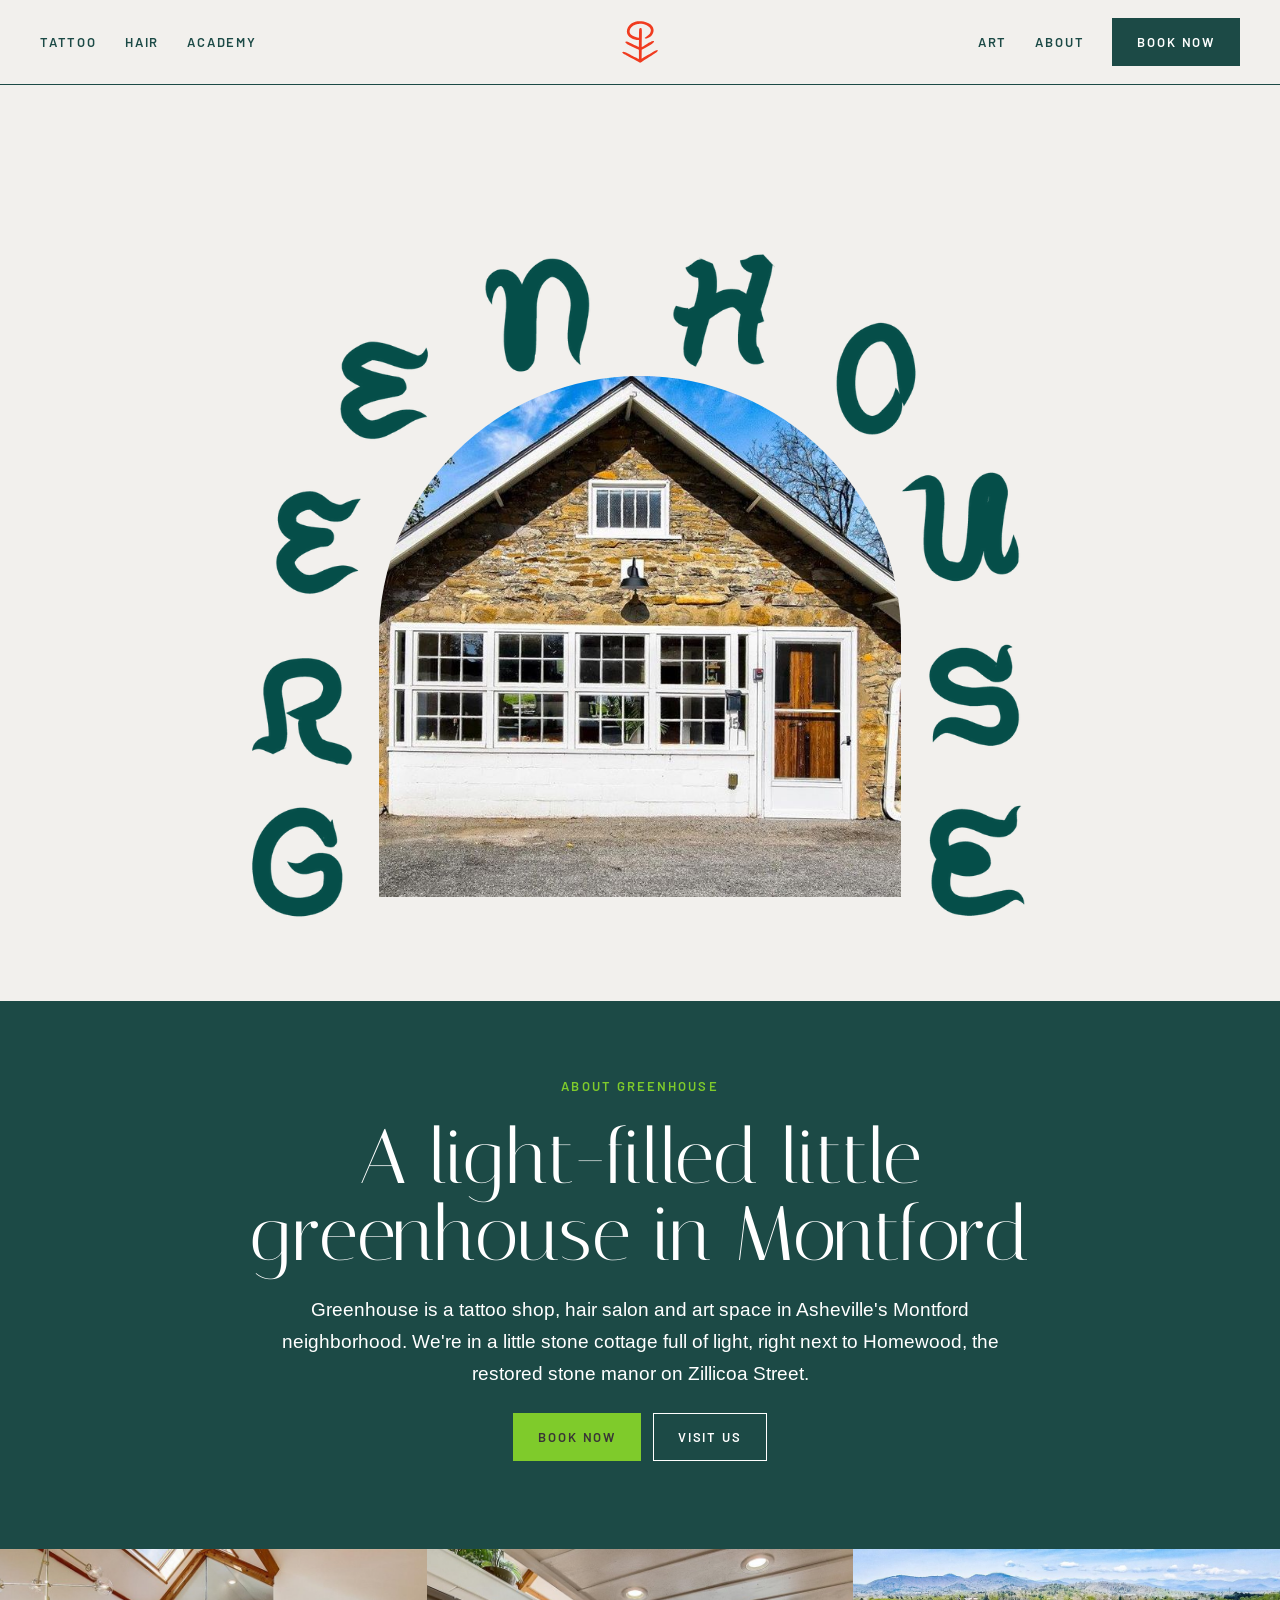
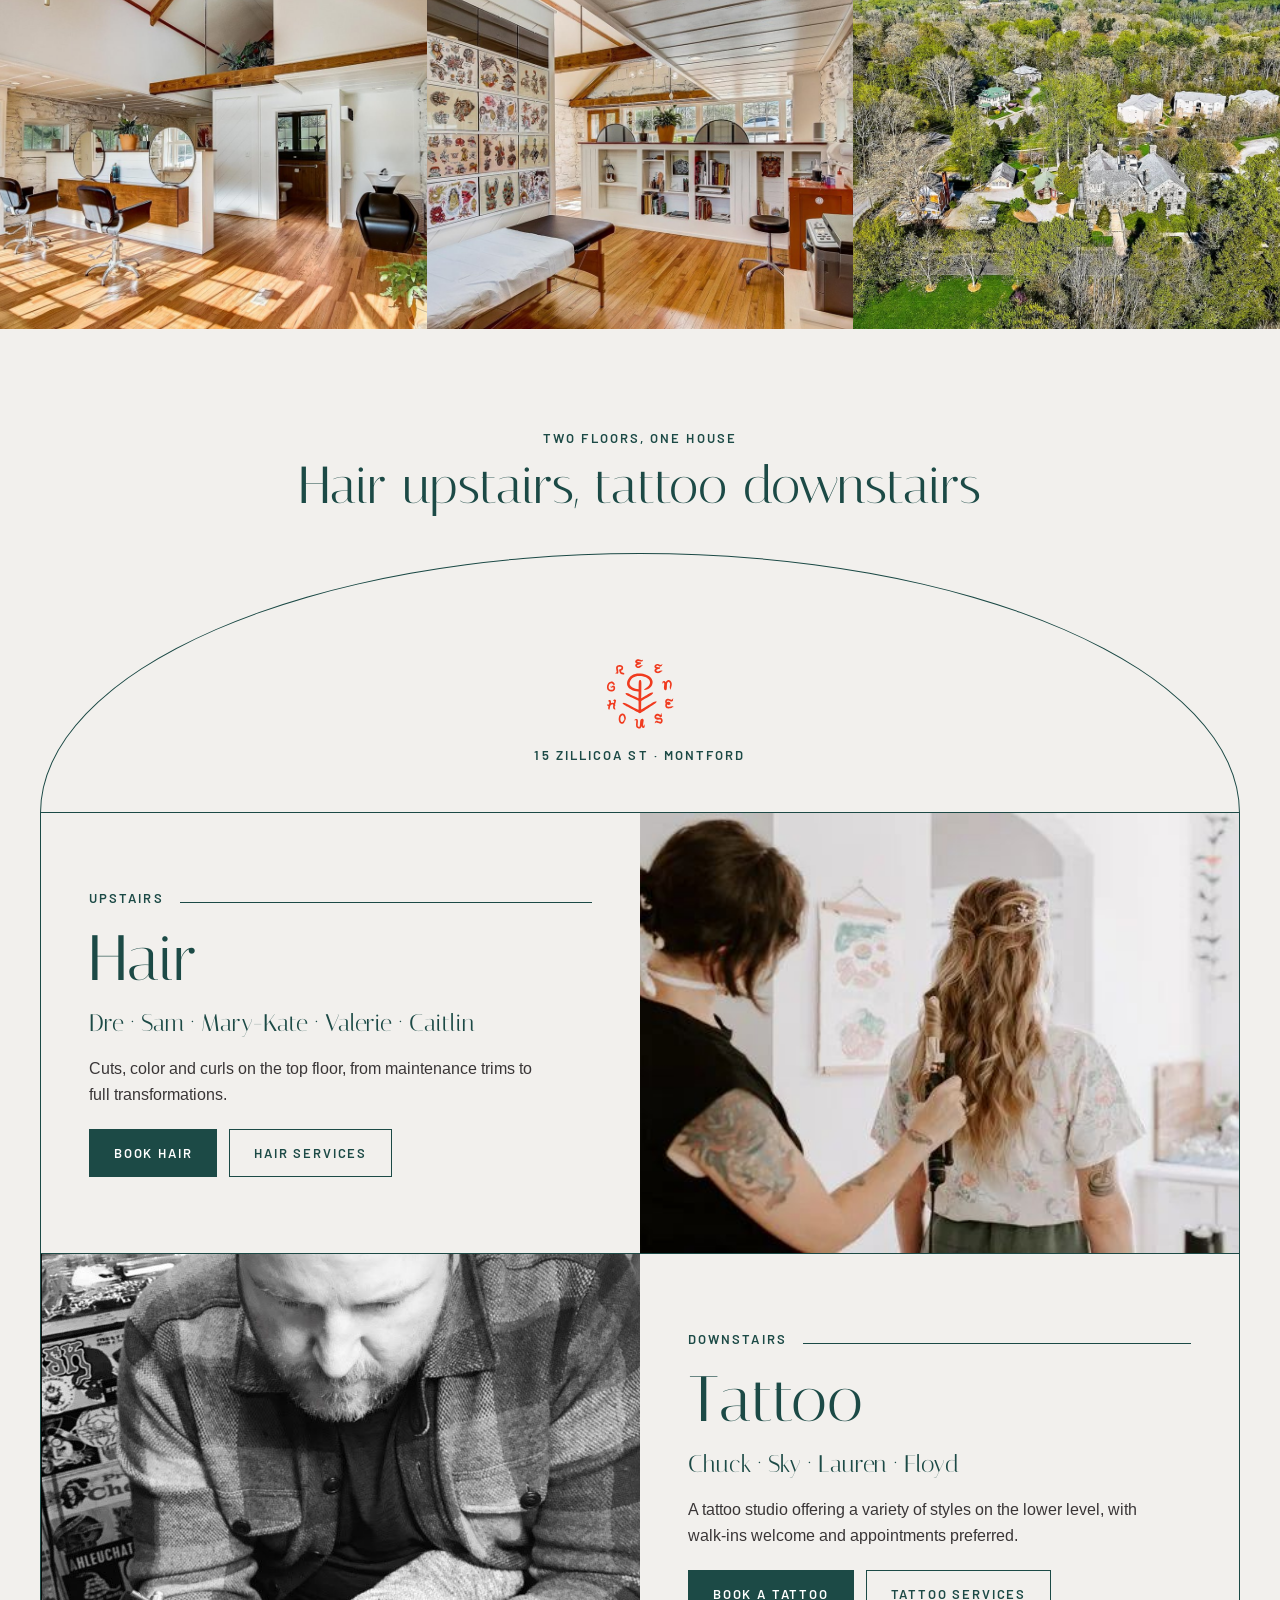
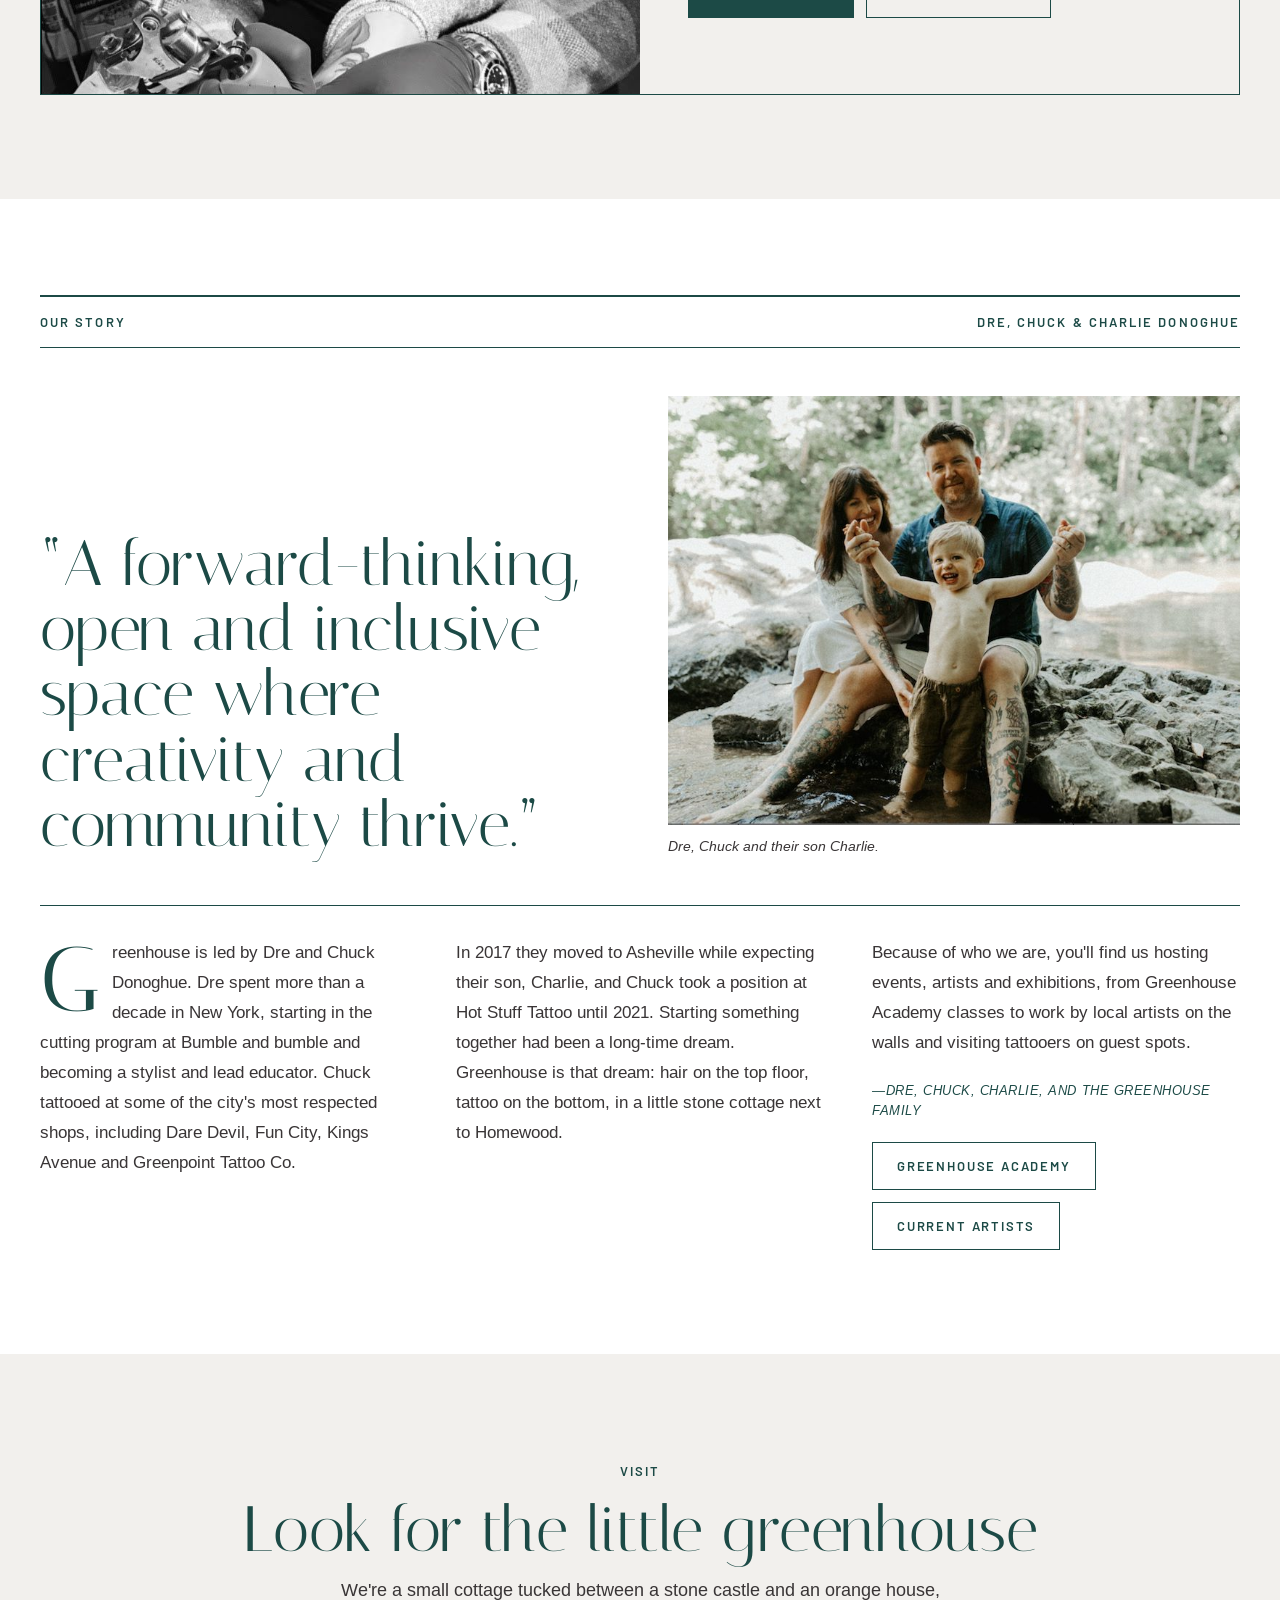
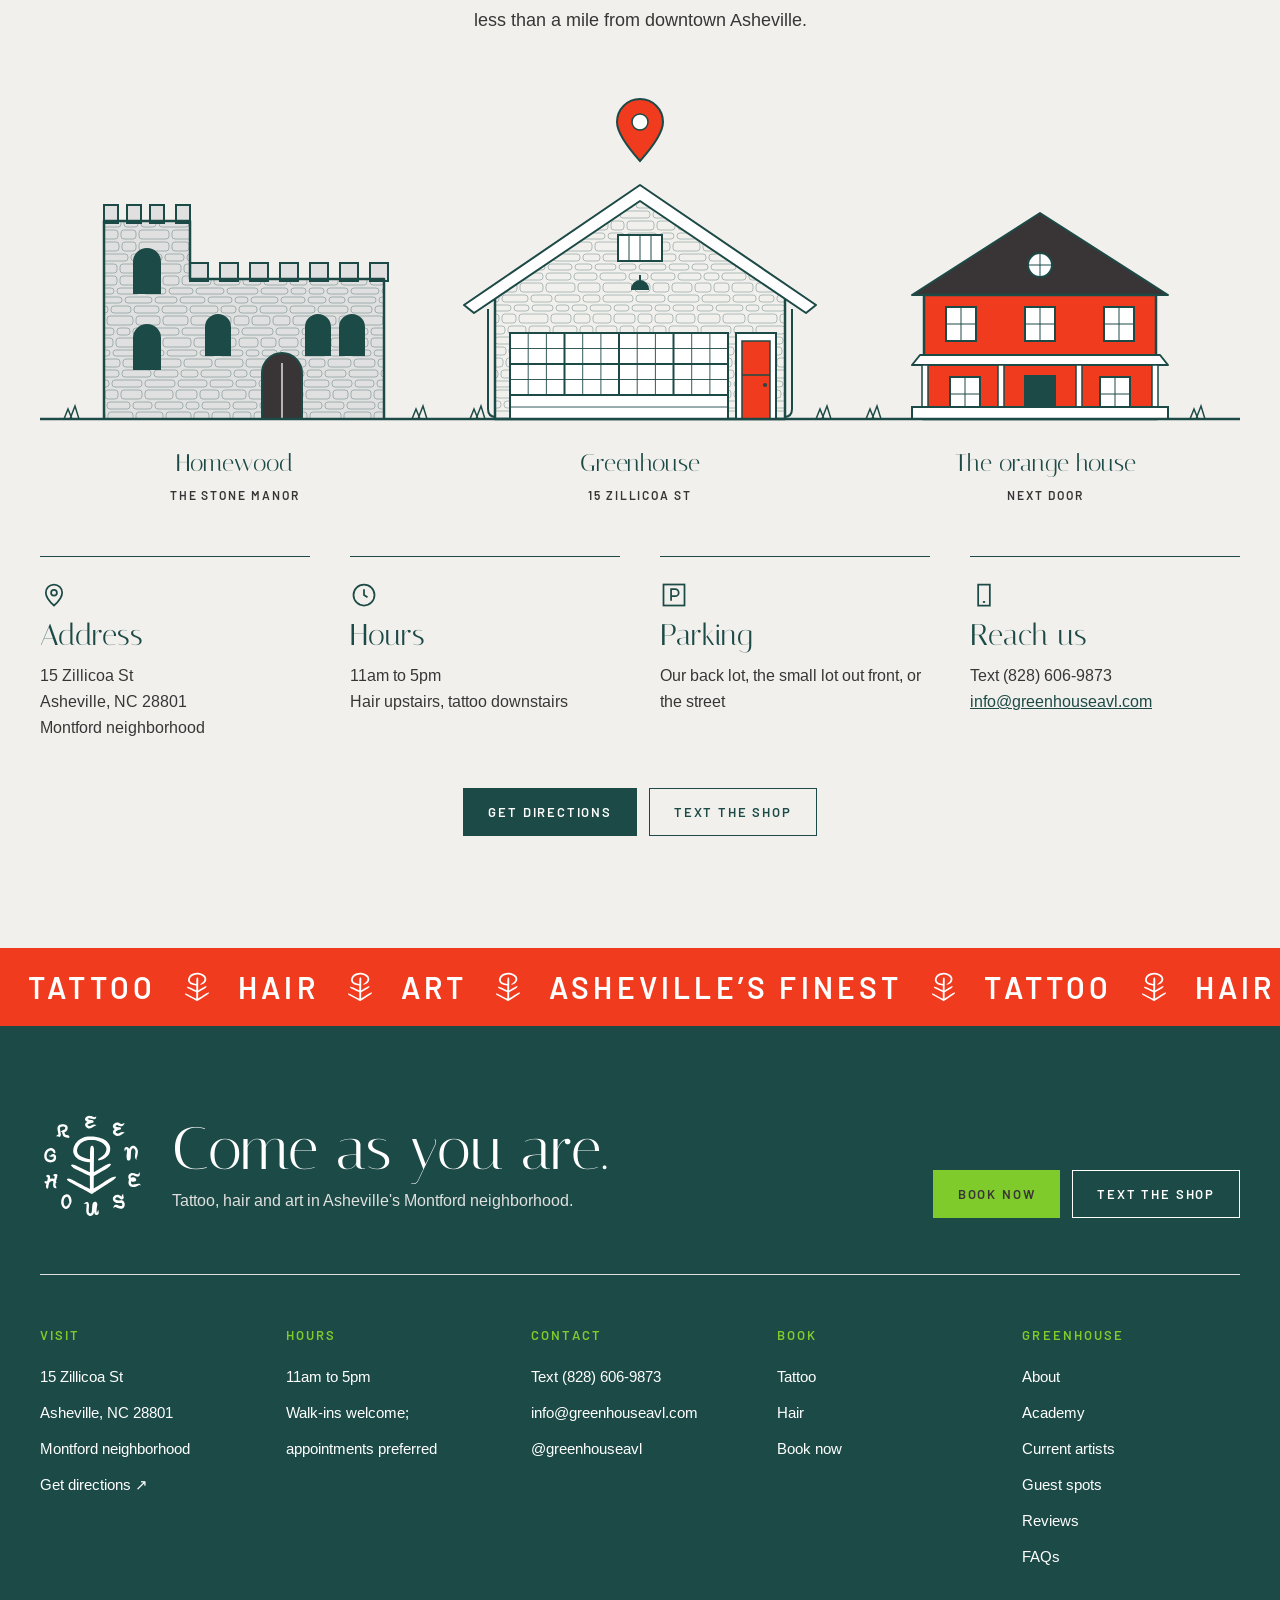
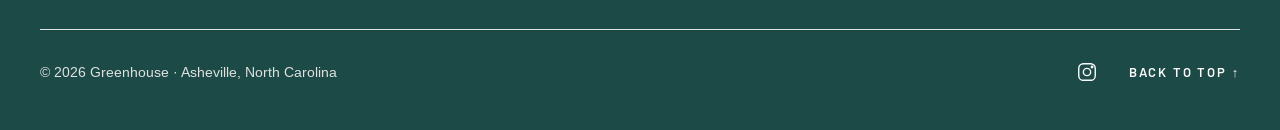
==== about.html @ 62ee5771 "Greenhouse site: 13 pages moved from the canvas comps Co-Authored-By: Claude Opus 5.5 <noreply@anthr" ====
<!doctype html>
<html lang="en">
<head>
<meta charset="utf-8">
<meta name="viewport" content="width=device-width, initial-scale=1">
<meta charset="utf-8">
<title>About Greenhouse · Montford, Asheville</title>
<meta name="description" content="Dre and Chuck Donoghue's tattoo shop, hair salon and art space at 15 Zillicoa St, next to Homewood in Montford.">
<link rel="icon" href="images/greenhouse-mark-vermilion.svg" type="image/svg+xml">
<link rel="preconnect" href="https://fonts.googleapis.com">
<link rel="preconnect" href="https://fonts.gstatic.com" crossorigin>
<link rel="stylesheet" href="https://fonts.googleapis.com/css2?family=Italiana&amp;family=Barlow:wght@400;500;600&amp;family=Arimo:ital,wght@0,400;0,700;1,400&amp;display=swap">
<link rel="stylesheet" href="css/site.css">
</head>
<body id="top">
<div style="background: #F2F0ED; color: #1C4A46; font-family: Arimo, Arial, sans-serif; font-size: 16px; line-height: 26px">

<header style="border-bottom: 1px solid #1C4A46">
<div style="max-width: 1440px; margin: 0 auto; padding: 0 40px; height: 84px; display: grid; grid-template-columns: 1fr auto 1fr; align-items: center; gap: 16px">
<div style="justify-self: start; display: flex; align-items: center">
<nav aria-label="Services" class="gh-nav" style="display: flex; align-items: center; gap: 28px"><a href="tattoo.html" style="display: inline-flex; align-items: center; min-height: 44px; font-family: Barlow, Arial, sans-serif; font-weight: 600; letter-spacing: 0.14em; text-transform: uppercase; font-size: 13px; text-decoration: none">Tattoo</a><a href="hair.html" style="display: inline-flex; align-items: center; min-height: 44px; font-family: Barlow, Arial, sans-serif; font-weight: 600; letter-spacing: 0.14em; text-transform: uppercase; font-size: 13px; text-decoration: none">Hair</a><a href="academy.html" style="display: inline-flex; align-items: center; min-height: 44px; font-family: Barlow, Arial, sans-serif; font-weight: 600; letter-spacing: 0.14em; text-transform: uppercase; font-size: 13px; text-decoration: none">Academy</a></nav>
<button type="button" class="gh-menu" style="display: none; align-items: center; min-height: 44px; padding: 0; background: none; border: 0; color: #1C4A46; font-family: Barlow, Arial, sans-serif; font-weight: 600; letter-spacing: 0.14em; text-transform: uppercase; font-size: 13px; cursor: pointer">Menu</button>
</div>
<a href="index.html" aria-label="Greenhouse home" style="display: block"><img src="images/greenhouse-mark-vermilion.svg" alt="Greenhouse" style="height: 44px; width: auto; display: block"></a>
<div style="justify-self: end; display: flex; align-items: center; gap: 28px">
<nav aria-label="More" class="gh-nav" style="display: flex; align-items: center; gap: 28px"><a href="art.html" style="display: inline-flex; align-items: center; min-height: 44px; font-family: Barlow, Arial, sans-serif; font-weight: 600; letter-spacing: 0.14em; text-transform: uppercase; font-size: 13px; text-decoration: none">Art</a><a href="about.html" style="display: inline-flex; align-items: center; min-height: 44px; font-family: Barlow, Arial, sans-serif; font-weight: 600; letter-spacing: 0.14em; text-transform: uppercase; font-size: 13px; text-decoration: none">About</a></nav>
<a href="book.html" style="display: inline-flex; align-items: center; justify-content: center; min-height: 48px; padding: 0 24px; box-sizing: border-box; font-family: Barlow, Arial, sans-serif; font-weight: 600; font-size: 13px; letter-spacing: 0.14em; text-transform: uppercase; text-decoration: none; white-space: nowrap; cursor: pointer; background: #1C4A46; color: #FFFFFF; border: 1.5px solid #1C4A46">Book now</a>
</div>
</div>
</header>

<section aria-labelledby="about-heading">
<div style="max-width: 1100px; margin: 0 auto; padding: 48px 40px 40px; display: flex; justify-content: center">
<div style="position: relative; width: min(100%, 900px); aspect-ratio: 1 / 0.92; overflow: hidden">
<img src="images/photos/202-o6G0q_temp_48398826_178763_-2021_10_20_19_20_30_7744.jpg.jpg" alt="The Greenhouse building on Zillicoa Street" style="position: absolute; left: 21%; top: 29.3%; width: 58%; height: 63%; object-fit: cover; object-position: 50% 40%; border-radius: 999px 999px 0 0; display: block">
<img src="images/wordmark-arch-forest.png" alt="Greenhouse" style="position: absolute; inset: 0; width: 100%; height: 100%; object-fit: cover; object-position: 50% 0; display: block">
</div>
</div>
<div style="background: #1C4A46; color: #FFFFFF">
<div style="max-width: 860px; margin: 0 auto; padding: 72px 40px 88px; display: flex; flex-direction: column; align-items: center; gap: 20px; text-align: center">
<p style="margin: 0; font-family: Barlow, Arial, sans-serif; font-weight: 600; letter-spacing: 0.16em; text-transform: uppercase; font-size: 13px; color: #7FCB2B">About Greenhouse</p>
<h1 id="about-heading" style="margin: 0; font-family: Italiana, Georgia, serif; font-weight: 400; font-size: clamp(44px, 6vw, 80px); line-height: 1">A light-filled little greenhouse in Montford</h1>
<p style="margin: 0; font-size: 19px; line-height: 32px">Greenhouse is a tattoo shop, hair salon and art space in Asheville's Montford neighborhood. We're in a little stone cottage full of light, right next to Homewood, the restored stone manor on Zillicoa Street.</p>
<div style="display: flex; flex-wrap: wrap; justify-content: center; gap: 12px; padding-top: 4px"><a href="book.html" style="display: inline-flex; align-items: center; justify-content: center; min-height: 48px; padding: 0 24px; box-sizing: border-box; font-family: Barlow, Arial, sans-serif; font-weight: 600; font-size: 13px; letter-spacing: 0.14em; text-transform: uppercase; text-decoration: none; white-space: nowrap; cursor: pointer; background: #7FCB2B; color: #393536; border: 1.5px solid #7FCB2B">Book now</a><a href="#visit" style="display: inline-flex; align-items: center; justify-content: center; min-height: 48px; padding: 0 24px; box-sizing: border-box; font-family: Barlow, Arial, sans-serif; font-weight: 600; font-size: 13px; letter-spacing: 0.14em; text-transform: uppercase; text-decoration: none; white-space: nowrap; cursor: pointer; background: transparent; color: #FFFFFF; border: 1.5px solid #FFFFFF">Visit us</a></div>
</div>
</div>
</section>
<section aria-label="Photos" style="display: grid; grid-template-columns: repeat(auto-fit, minmax(min(100%, 300px), 1fr))">
<img src="images/salon-interior-01.jpg" alt="The salon upstairs, full of plants and light" style="width: 100%; height: 380px; object-fit: cover; display: block">
<img src="images/tattoo-studio-flash-wall.jpg" alt="The tattoo studio downstairs with its wall of flash" style="width: 100%; height: 380px; object-fit: cover; display: block">
<img src="images/aerial-montford-mountains.jpg" alt="Montford from above, with the mountains behind" style="width: 100%; height: 380px; object-fit: cover; display: block">
</section>
<section aria-labelledby="floors-heading">
<div style="max-width: 1280px; margin: 0 auto; padding: 96px 40px 104px; display: flex; flex-direction: column; gap: 40px">
<div style="display: flex; flex-direction: column; gap: 8px">
<p style="margin: 0; font-family: Barlow, Arial, sans-serif; font-weight: 600; letter-spacing: 0.16em; text-transform: uppercase; font-size: 13px; text-align: center">Two floors, one house</p>
<h2 id="floors-heading" style="margin: 0; font-family: Italiana, Georgia, serif; font-weight: 400; font-size: 52px; line-height: 1.05; text-align: center">Hair upstairs, tattoo downstairs</h2>
</div>
<div style="border: 1.5px solid #1C4A46; border-radius: 50% 50% 0 0 / 260px 260px 0 0; overflow: hidden; background: #F2F0ED">
<div style="padding: 104px 40px 44px; display: flex; flex-direction: column; align-items: center; gap: 12px; text-align: center; border-bottom: 1.5px solid #1C4A46">
<img src="images/greenhouse-seal-vermilion.svg" alt="" style="width: 72px; height: 72px; display: block">
<p style="margin: 0; font-family: Barlow, Arial, sans-serif; font-weight: 600; letter-spacing: 0.16em; text-transform: uppercase; font-size: 13px">15 Zillicoa St · Montford</p>
</div>
<div style="display: grid; grid-template-columns: repeat(auto-fit, minmax(min(100%, 420px), 1fr)); align-items: stretch">
<div style="box-sizing: border-box; padding: 48px 48px 52px; display: flex; flex-direction: column; justify-content: center; gap: 16px">
<div style="display: flex; align-items: baseline; gap: 16px"><span style="font-family: Barlow, Arial, sans-serif; font-weight: 600; letter-spacing: 0.16em; text-transform: uppercase; font-size: 13px">Upstairs</span><span aria-hidden="true" style="flex: 1 1 auto; height: 1px; background: #1C4A46"></span></div>
<h3 style="margin: 0; font-family: Italiana, Georgia, serif; font-weight: 400; font-size: clamp(48px, 5vw, 72px); line-height: 1">Hair</h3>
<p style="margin: 0; font-family: Italiana, Georgia, serif; font-weight: 400; font-size: 24px; line-height: 1.35">Dre · Sam · Mary-Kate · Valerie · Caitlin</p>
<p style="margin: 0; font-size: 16px; line-height: 26px; color: #393536; max-width: 460px">Cuts, color and curls on the top floor, from maintenance trims to full transformations.</p>
<div style="display: flex; flex-wrap: wrap; gap: 12px; padding-top: 6px"><a href="book.html" style="display: inline-flex; align-items: center; justify-content: center; min-height: 48px; padding: 0 24px; box-sizing: border-box; font-family: Barlow, Arial, sans-serif; font-weight: 600; font-size: 13px; letter-spacing: 0.14em; text-transform: uppercase; text-decoration: none; white-space: nowrap; cursor: pointer; background: #1C4A46; color: #FFFFFF; border: 1.5px solid #1C4A46">Book hair</a><a href="hair.html" style="display: inline-flex; align-items: center; justify-content: center; min-height: 48px; padding: 0 24px; box-sizing: border-box; font-family: Barlow, Arial, sans-serif; font-weight: 600; font-size: 13px; letter-spacing: 0.14em; text-transform: uppercase; text-decoration: none; white-space: nowrap; cursor: pointer; background: transparent; color: #1C4A46; border: 1.5px solid #1C4A46">Hair services</a></div>
</div>
<img src="images/photos/162-DSC_9672.jpg" alt="Styling a client upstairs" style="width: 100%; height: 440px; object-fit: cover; object-position: 50% 30%; display: block">
</div>
<div aria-hidden="true" style="height: 0; border-top: 1.5px solid #1C4A46"></div>
<div style="display: grid; grid-template-columns: repeat(auto-fit, minmax(min(100%, 420px), 1fr)); align-items: stretch">
<img src="images/chuck-donoghue.jpg" alt="Chuck tattooing downstairs" style="width: 100%; height: 440px; object-fit: cover; object-position: 50% 40%; display: block">
<div style="box-sizing: border-box; padding: 48px 48px 52px; display: flex; flex-direction: column; justify-content: center; gap: 16px">
<div style="display: flex; align-items: baseline; gap: 16px"><span style="font-family: Barlow, Arial, sans-serif; font-weight: 600; letter-spacing: 0.16em; text-transform: uppercase; font-size: 13px">Downstairs</span><span aria-hidden="true" style="flex: 1 1 auto; height: 1px; background: #1C4A46"></span></div>
<h3 style="margin: 0; font-family: Italiana, Georgia, serif; font-weight: 400; font-size: clamp(48px, 5vw, 72px); line-height: 1">Tattoo</h3>
<p style="margin: 0; font-family: Italiana, Georgia, serif; font-weight: 400; font-size: 24px; line-height: 1.35">Chuck · Sky · Lauren · Floyd</p>
<p style="margin: 0; font-size: 16px; line-height: 26px; color: #393536; max-width: 460px">A tattoo studio offering a variety of styles on the lower level, with walk-ins welcome and appointments preferred.</p>
<div style="display: flex; flex-wrap: wrap; gap: 12px; padding-top: 6px"><a href="book.html" style="display: inline-flex; align-items: center; justify-content: center; min-height: 48px; padding: 0 24px; box-sizing: border-box; font-family: Barlow, Arial, sans-serif; font-weight: 600; font-size: 13px; letter-spacing: 0.14em; text-transform: uppercase; text-decoration: none; white-space: nowrap; cursor: pointer; background: #1C4A46; color: #FFFFFF; border: 1.5px solid #1C4A46">Book a tattoo</a><a href="tattoo.html" style="display: inline-flex; align-items: center; justify-content: center; min-height: 48px; padding: 0 24px; box-sizing: border-box; font-family: Barlow, Arial, sans-serif; font-weight: 600; font-size: 13px; letter-spacing: 0.14em; text-transform: uppercase; text-decoration: none; white-space: nowrap; cursor: pointer; background: transparent; color: #1C4A46; border: 1.5px solid #1C4A46">Tattoo services</a></div>
</div>
</div>
</div>
</div>
</section>
<section aria-labelledby="story-heading" style="background: #FFFFFF">
<div style="max-width: 1280px; margin: 0 auto; padding: 96px 40px 104px; display: flex; flex-direction: column; gap: 48px">
<div style="display: flex; flex-wrap: wrap; justify-content: space-between; gap: 8px 24px; padding: 12px 0; border-top: 2px solid #1C4A46; border-bottom: 1px solid #1C4A46">
<p style="margin: 0; font-family: Barlow, Arial, sans-serif; font-weight: 600; letter-spacing: 0.16em; text-transform: uppercase; font-size: 13px">Our story</p>
<p style="margin: 0; font-family: Barlow, Arial, sans-serif; font-weight: 600; letter-spacing: 0.16em; text-transform: uppercase; font-size: 13px">Dre, Chuck &amp; Charlie Donoghue</p>
</div>
<div style="display: grid; grid-template-columns: repeat(auto-fit, minmax(min(100%, 440px), 1fr)); gap: 56px; align-items: end">
<h2 id="story-heading" style="margin: 0; font-family: Italiana, Georgia, serif; font-weight: 400; font-size: clamp(44px, 5vw, 76px); line-height: 1.02">“A forward-thinking, open and inclusive space where creativity and community thrive.”</h2>
<figure style="margin: 0; display: flex; flex-direction: column; gap: 10px">
<img src="images/donoghue-family.jpg" alt="Dre, Chuck and Charlie Donoghue sitting on river rocks" style="width: 100%; aspect-ratio: 4 / 3; height: auto; object-fit: cover; display: block">
<figcaption style="font-style: italic; font-size: 14px; line-height: 22px; color: #393536">Dre, Chuck and their son Charlie.</figcaption>
</figure>
</div>
<div style="display: grid; grid-template-columns: repeat(auto-fit, minmax(min(100%, 300px), 1fr)); gap: 32px 48px; padding-top: 32px; border-top: 1px solid #1C4A46">
<p style="margin: 0; font-size: 17px; line-height: 30px; color: #393536"><span style="float: left; font-family: Italiana, Georgia, serif; font-weight: 400; font-size: 92px; line-height: 0.8; margin: 6px 12px 0 0; color: #1C4A46">G</span>reenhouse is led by Dre and Chuck Donoghue. Dre spent more than a decade in New York, starting in the cutting program at Bumble and bumble and becoming a stylist and lead educator. Chuck tattooed at some of the city's most respected shops, including Dare Devil, Fun City, Kings Avenue and Greenpoint Tattoo Co.</p>
<p style="margin: 0; font-size: 17px; line-height: 30px; color: #393536">In 2017 they moved to Asheville while expecting their son, Charlie, and Chuck took a position at Hot Stuff Tattoo until 2021. Starting something together had been a long-time dream. Greenhouse is that dream: hair on the top floor, tattoo on the bottom, in a little stone cottage next to Homewood.</p>
<div style="display: flex; flex-direction: column; gap: 22px">
<p style="margin: 0; font-size: 17px; line-height: 30px; color: #393536">Because of who we are, you'll find us hosting events, artists and exhibitions, from Greenhouse Academy classes to work by local artists on the walls and visiting tattooers on guest spots.</p>
<p style="margin: 0; font-style: italic; font-size: 13px; line-height: 20px; letter-spacing: 0.04em; text-transform: uppercase; color: #1C4A46">—Dre, Chuck, Charlie, and the Greenhouse family</p>
<div style="display: flex; flex-wrap: wrap; gap: 12px"><a href="academy.html" style="display: inline-flex; align-items: center; justify-content: center; min-height: 48px; padding: 0 24px; box-sizing: border-box; font-family: Barlow, Arial, sans-serif; font-weight: 600; font-size: 13px; letter-spacing: 0.14em; text-transform: uppercase; text-decoration: none; white-space: nowrap; cursor: pointer; background: transparent; color: #1C4A46; border: 1.5px solid #1C4A46">Greenhouse Academy</a><a href="art.html" style="display: inline-flex; align-items: center; justify-content: center; min-height: 48px; padding: 0 24px; box-sizing: border-box; font-family: Barlow, Arial, sans-serif; font-weight: 600; font-size: 13px; letter-spacing: 0.14em; text-transform: uppercase; text-decoration: none; white-space: nowrap; cursor: pointer; background: transparent; color: #1C4A46; border: 1.5px solid #1C4A46">Current artists</a></div>
</div>
</div>
</div>
</section>
<section id="visit" aria-labelledby="visit-heading">
<div style="max-width: 1280px; margin: 0 auto; padding: 104px 40px 112px; display: flex; flex-direction: column; gap: 48px">
<div style="display: flex; flex-direction: column; align-items: center; gap: 12px; text-align: center">
<p style="margin: 0; font-family: Barlow, Arial, sans-serif; font-weight: 600; letter-spacing: 0.16em; text-transform: uppercase; font-size: 13px">Visit</p>
<h2 id="visit-heading" style="margin: 0; font-family: Italiana, Georgia, serif; font-weight: 400; font-size: clamp(44px, 5vw, 64px); line-height: 1.05">Look for the little greenhouse</h2>
<p style="margin: 0; max-width: 620px; font-size: 18px; line-height: 30px; color: #393536">We're a small cottage tucked between a stone castle and an orange house, less than a mile from downtown Asheville.</p>
</div>
<div style="display: flex; flex-direction: column; gap: 20px">
<svg viewBox="0 -56 1200 346" role="img" aria-label="Greenhouse is the stone cottage with white windows, between the Homewood stone manor on the left and an orange house on the right" style="width: 100%; height: auto; display: block"><defs><clipPath id="hw"><path d="M64 280 V82 H150 V140 H344 V280 Z"/></clipPath><clipPath id="gh"><path d="M455 280 V152 L600 60 L745 152 V280 Z"/></clipPath></defs><path d="M64 280 V82 H150 V140 H344 V280 Z" fill="#E0E0E0"/><g clip-path="url(#hw)" fill="none" stroke="#1C4A46" stroke-width="1" opacity="0.32"><rect x="56" y="80" width="25" height="8" rx="3"/><rect x="84" y="80" width="14" height="8" rx="3"/><rect x="101" y="80" width="15" height="8" rx="3"/><rect x="119" y="80" width="30" height="8" rx="3"/><rect x="152" y="80" width="16" height="8" rx="3"/><rect x="171" y="80" width="24" height="8" rx="3"/><rect x="198" y="80" width="31" height="8" rx="3"/><rect x="232" y="80" width="14" height="8" rx="3"/><rect x="249" y="80" width="29" height="8" rx="3"/><rect x="281" y="80" width="19" height="8" rx="3"/><rect x="303" y="80" width="14" height="8" rx="3"/><rect x="320" y="80" width="15" height="8" rx="3"/><rect x="338" y="80" width="26" height="8" rx="3"/><rect x="58" y="91" width="20" height="9" rx="3"/><rect x="81" y="91" width="15" height="9" rx="3"/><rect x="99" y="91" width="30" height="9" rx="3"/><rect x="132" y="91" width="26" height="9" rx="3"/><rect x="161" y="91" width="14" height="9" rx="3"/><rect x="178" y="91" width="31" height="9" rx="3"/><rect x="212" y="91" width="16" height="9" rx="3"/><rect x="231" y="91" width="20" height="9" rx="3"/><rect x="254" y="91" width="31" height="9" rx="3"/><rect x="288" y="91" width="14" height="9" rx="3"/><rect x="305" y="91" width="31" height="9" rx="3"/><rect x="339" y="91" width="31" height="9" rx="3"/><rect x="59" y="103" width="20" height="9" rx="3"/><rect x="82" y="103" width="14" height="9" rx="3"/><rect x="99" y="103" width="30" height="9" rx="3"/><rect x="132" y="103" width="17" height="9" rx="3"/><rect x="152" y="103" width="22" height="9" rx="3"/><rect x="177" y="103" width="26" height="9" rx="3"/><rect x="206" y="103" width="17" height="9" rx="3"/><rect x="226" y="103" width="30" height="9" rx="3"/><rect x="259" y="103" width="16" height="9" rx="3"/><rect x="278" y="103" width="31" height="9" rx="3"/><rect x="312" y="103" width="22" height="9" rx="3"/><rect x="337" y="103" width="30" height="9" rx="3"/><rect x="57" y="115" width="31" height="7" rx="3"/><rect x="91" y="115" width="31" height="7" rx="3"/><rect x="125" y="115" width="19" height="7" rx="3"/><rect x="147" y="115" width="24" height="7" rx="3"/><rect x="174" y="115" width="16" height="7" rx="3"/><rect x="193" y="115" width="30" height="7" rx="3"/><rect x="226" y="115" width="15" height="7" rx="3"/><rect x="244" y="115" width="31" height="7" rx="3"/><rect x="278" y="115" width="14" height="7" rx="3"/><rect x="295" y="115" width="19" height="7" rx="3"/><rect x="317" y="115" width="28" height="7" rx="3"/><rect x="50" y="125" width="27" height="9" rx="3"/><rect x="80" y="125" width="31" height="9" rx="3"/><rect x="114" y="125" width="27" height="9" rx="3"/><rect x="144" y="125" width="24" height="9" rx="3"/><rect x="171" y="125" width="22" height="9" rx="3"/><rect x="196" y="125" width="20" height="9" rx="3"/><rect x="219" y="125" width="18" height="9" rx="3"/><rect x="240" y="125" width="20" height="9" rx="3"/><rect x="263" y="125" width="15" height="9" rx="3"/><rect x="281" y="125" width="31" height="9" rx="3"/><rect x="315" y="125" width="22" height="9" rx="3"/><rect x="340" y="125" width="29" height="9" rx="3"/><rect x="50" y="137" width="27" height="9" rx="3"/><rect x="80" y="137" width="22" height="9" rx="3"/><rect x="105" y="137" width="15" height="9" rx="3"/><rect x="123" y="137" width="16" height="9" rx="3"/><rect x="142" y="137" width="29" height="9" rx="3"/><rect x="174" y="137" width="26" height="9" rx="3"/><rect x="203" y="137" width="18" height="9" rx="3"/><rect x="224" y="137" width="23" height="9" rx="3"/><rect x="250" y="137" width="17" height="9" rx="3"/><rect x="270" y="137" width="28" height="9" rx="3"/><rect x="301" y="137" width="26" height="9" rx="3"/><rect x="330" y="137" width="14" height="9" rx="3"/><rect x="43" y="149" width="31" height="6" rx="3"/><rect x="77" y="149" width="23" height="6" rx="3"/><rect x="103" y="149" width="23" height="6" rx="3"/><rect x="129" y="149" width="24" height="6" rx="3"/><rect x="156" y="149" width="28" height="6" rx="3"/><rect x="187" y="149" width="31" height="6" rx="3"/><rect x="221" y="149" width="27" height="6" rx="3"/><rect x="251" y="149" width="15" height="6" rx="3"/><rect x="269" y="149" width="15" height="6" rx="3"/><rect x="287" y="149" width="21" height="6" rx="3"/><rect x="311" y="149" width="28" height="6" rx="3"/><rect x="342" y="149" width="15" height="6" rx="3"/><rect x="51" y="158" width="31" height="6" rx="3"/><rect x="85" y="158" width="27" height="6" rx="3"/><rect x="115" y="158" width="22" height="6" rx="3"/><rect x="140" y="158" width="25" height="6" rx="3"/><rect x="168" y="158" width="24" height="6" rx="3"/><rect x="195" y="158" width="13" height="6" rx="3"/><rect x="211" y="158" width="27" height="6" rx="3"/><rect x="241" y="158" width="24" height="6" rx="3"/><rect x="268" y="158" width="18" height="6" rx="3"/><rect x="289" y="158" width="16" height="6" rx="3"/><rect x="308" y="158" width="28" height="6" rx="3"/><rect x="339" y="158" width="14" height="6" rx="3"/><rect x="51" y="167" width="17" height="7" rx="3"/><rect x="71" y="167" width="20" height="7" rx="3"/><rect x="94" y="167" width="25" height="7" rx="3"/><rect x="122" y="167" width="25" height="7" rx="3"/><rect x="150" y="167" width="28" height="7" rx="3"/><rect x="181" y="167" width="15" height="7" rx="3"/><rect x="199" y="167" width="18" height="7" rx="3"/><rect x="220" y="167" width="27" height="7" rx="3"/><rect x="250" y="167" width="25" height="7" rx="3"/><rect x="278" y="167" width="30" height="7" rx="3"/><rect x="311" y="167" width="21" height="7" rx="3"/><rect x="335" y="167" width="17" height="7" rx="3"/><rect x="43" y="177" width="21" height="9" rx="3"/><rect x="67" y="177" width="26" height="9" rx="3"/><rect x="96" y="177" width="24" height="9" rx="3"/><rect x="123" y="177" width="25" height="9" rx="3"/><rect x="151" y="177" width="20" height="9" rx="3"/><rect x="174" y="177" width="17" height="9" rx="3"/><rect x="194" y="177" width="15" height="9" rx="3"/><rect x="212" y="177" width="18" height="9" rx="3"/><rect x="233" y="177" width="17" height="9" rx="3"/><rect x="253" y="177" width="20" height="9" rx="3"/><rect x="276" y="177" width="20" height="9" rx="3"/><rect x="299" y="177" width="13" height="9" rx="3"/><rect x="315" y="177" width="28" height="9" rx="3"/><rect x="52" y="189" width="22" height="7" rx="3"/><rect x="77" y="189" width="13" height="7" rx="3"/><rect x="93" y="189" width="17" height="7" rx="3"/><rect x="113" y="189" width="26" height="7" rx="3"/><rect x="142" y="189" width="30" height="7" rx="3"/><rect x="175" y="189" width="24" height="7" rx="3"/><rect x="202" y="189" width="31" height="7" rx="3"/><rect x="236" y="189" width="23" height="7" rx="3"/><rect x="262" y="189" width="17" height="7" rx="3"/><rect x="282" y="189" width="29" height="7" rx="3"/><rect x="314" y="189" width="14" height="7" rx="3"/><rect x="331" y="189" width="27" height="7" rx="3"/><rect x="48" y="199" width="25" height="9" rx="3"/><rect x="76" y="199" width="25" height="9" rx="3"/><rect x="104" y="199" width="16" height="9" rx="3"/><rect x="123" y="199" width="28" height="9" rx="3"/><rect x="154" y="199" width="25" height="9" rx="3"/><rect x="182" y="199" width="14" height="9" rx="3"/><rect x="199" y="199" width="19" height="9" rx="3"/><rect x="221" y="199" width="15" height="9" rx="3"/><rect x="239" y="199" width="19" height="9" rx="3"/><rect x="261" y="199" width="27" height="9" rx="3"/><rect x="291" y="199" width="18" height="9" rx="3"/><rect x="312" y="199" width="16" height="9" rx="3"/><rect x="331" y="199" width="23" height="9" rx="3"/><rect x="57" y="211" width="13" height="6" rx="3"/><rect x="73" y="211" width="31" height="6" rx="3"/><rect x="107" y="211" width="17" height="6" rx="3"/><rect x="127" y="211" width="30" height="6" rx="3"/><rect x="160" y="211" width="16" height="6" rx="3"/><rect x="179" y="211" width="24" height="6" rx="3"/><rect x="206" y="211" width="13" height="6" rx="3"/><rect x="222" y="211" width="15" height="6" rx="3"/><rect x="240" y="211" width="19" height="6" rx="3"/><rect x="262" y="211" width="25" height="6" rx="3"/><rect x="290" y="211" width="17" height="6" rx="3"/><rect x="310" y="211" width="21" height="6" rx="3"/><rect x="334" y="211" width="24" height="6" rx="3"/><rect x="45" y="220" width="16" height="8" rx="3"/><rect x="64" y="220" width="16" height="8" rx="3"/><rect x="83" y="220" width="28" height="8" rx="3"/><rect x="114" y="220" width="27" height="8" rx="3"/><rect x="144" y="220" width="28" height="8" rx="3"/><rect x="175" y="220" width="28" height="8" rx="3"/><rect x="206" y="220" width="22" height="8" rx="3"/><rect x="231" y="220" width="15" height="8" rx="3"/><rect x="249" y="220" width="17" height="8" rx="3"/><rect x="269" y="220" width="16" height="8" rx="3"/><rect x="288" y="220" width="23" height="8" rx="3"/><rect x="314" y="220" width="21" height="8" rx="3"/><rect x="338" y="220" width="28" height="8" rx="3"/><rect x="44" y="231" width="13" height="7" rx="3"/><rect x="60" y="231" width="19" height="7" rx="3"/><rect x="82" y="231" width="29" height="7" rx="3"/><rect x="114" y="231" width="24" height="7" rx="3"/><rect x="141" y="231" width="17" height="7" rx="3"/><rect x="161" y="231" width="30" height="7" rx="3"/><rect x="194" y="231" width="13" height="7" rx="3"/><rect x="210" y="231" width="29" height="7" rx="3"/><rect x="242" y="231" width="22" height="7" rx="3"/><rect x="267" y="231" width="15" height="7" rx="3"/><rect x="285" y="231" width="21" height="7" rx="3"/><rect x="309" y="231" width="29" height="7" rx="3"/><rect x="341" y="231" width="24" height="7" rx="3"/><rect x="49" y="241" width="20" height="7" rx="3"/><rect x="72" y="241" width="30" height="7" rx="3"/><rect x="105" y="241" width="30" height="7" rx="3"/><rect x="138" y="241" width="29" height="7" rx="3"/><rect x="170" y="241" width="23" height="7" rx="3"/><rect x="196" y="241" width="20" height="7" rx="3"/><rect x="219" y="241" width="19" height="7" rx="3"/><rect x="241" y="241" width="20" height="7" rx="3"/><rect x="264" y="241" width="25" height="7" rx="3"/><rect x="292" y="241" width="20" height="7" rx="3"/><rect x="315" y="241" width="19" height="7" rx="3"/><rect x="337" y="241" width="29" height="7" rx="3"/><rect x="49" y="251" width="13" height="9" rx="3"/><rect x="65" y="251" width="13" height="9" rx="3"/><rect x="81" y="251" width="21" height="9" rx="3"/><rect x="105" y="251" width="28" height="9" rx="3"/><rect x="136" y="251" width="21" height="9" rx="3"/><rect x="160" y="251" width="19" height="9" rx="3"/><rect x="182" y="251" width="24" height="9" rx="3"/><rect x="209" y="251" width="27" height="9" rx="3"/><rect x="239" y="251" width="24" height="9" rx="3"/><rect x="266" y="251" width="24" height="9" rx="3"/><rect x="293" y="251" width="15" height="9" rx="3"/><rect x="311" y="251" width="20" height="9" rx="3"/><rect x="334" y="251" width="16" height="9" rx="3"/><rect x="45" y="263" width="19" height="7" rx="3"/><rect x="67" y="263" width="23" height="7" rx="3"/><rect x="93" y="263" width="19" height="7" rx="3"/><rect x="115" y="263" width="28" height="7" rx="3"/><rect x="146" y="263" width="13" height="7" rx="3"/><rect x="162" y="263" width="28" height="7" rx="3"/><rect x="193" y="263" width="24" height="7" rx="3"/><rect x="220" y="263" width="15" height="7" rx="3"/><rect x="238" y="263" width="16" height="7" rx="3"/><rect x="257" y="263" width="25" height="7" rx="3"/><rect x="285" y="263" width="19" height="7" rx="3"/><rect x="307" y="263" width="28" height="7" rx="3"/><rect x="338" y="263" width="18" height="7" rx="3"/><rect x="50" y="273" width="15" height="9" rx="3"/><rect x="68" y="273" width="25" height="9" rx="3"/><rect x="96" y="273" width="27" height="9" rx="3"/><rect x="126" y="273" width="25" height="9" rx="3"/><rect x="154" y="273" width="15" height="9" rx="3"/><rect x="172" y="273" width="18" height="9" rx="3"/><rect x="193" y="273" width="18" height="9" rx="3"/><rect x="214" y="273" width="17" height="9" rx="3"/><rect x="234" y="273" width="13" height="9" rx="3"/><rect x="250" y="273" width="17" height="9" rx="3"/><rect x="270" y="273" width="31" height="9" rx="3"/><rect x="304" y="273" width="27" height="9" rx="3"/><rect x="334" y="273" width="17" height="9" rx="3"/></g><g fill="#E0E0E0" stroke="#1C4A46" stroke-width="2"><rect x="64" y="66" width="14" height="18"/><rect x="87" y="66" width="14" height="18"/><rect x="110" y="66" width="14" height="18"/><rect x="136" y="66" width="14" height="18"/><rect x="150" y="124" width="18" height="18"/><rect x="180" y="124" width="18" height="18"/><rect x="210" y="124" width="18" height="18"/><rect x="240" y="124" width="18" height="18"/><rect x="270" y="124" width="18" height="18"/><rect x="300" y="124" width="18" height="18"/><rect x="330" y="124" width="18" height="18"/></g><path d="M64 280 V82 H150 V140 H344 V280" fill="none" stroke="#1C4A46" stroke-width="2.5" stroke-linejoin="round"/><path d="M94 154 V123.0 A13.0 13.0 0 0 1 120 123.0 V154 Z" fill="#1C4A46" stroke="#1C4A46" stroke-width="2"/><path d="M94 230 V199.0 A13.0 13.0 0 0 1 120 199.0 V230 Z" fill="#1C4A46" stroke="#1C4A46" stroke-width="2"/><path d="M166 216 V188.0 A12.0 12.0 0 0 1 190 188.0 V216 Z" fill="#1C4A46" stroke="#1C4A46" stroke-width="2"/><path d="M266 216 V188.0 A12.0 12.0 0 0 1 290 188.0 V216 Z" fill="#1C4A46" stroke="#1C4A46" stroke-width="2"/><path d="M300 216 V188.0 A12.0 12.0 0 0 1 324 188.0 V216 Z" fill="#1C4A46" stroke="#1C4A46" stroke-width="2"/><path d="M222 280 V234.0 A20.0 20.0 0 0 1 262 234.0 V280 Z" fill="#393536" stroke="#1C4A46" stroke-width="2"/><line x1="242" y1="224" x2="242" y2="280" stroke="#E0E0E0" stroke-width="1.5"/><path d="M455 280 V152 L600 60 L745 152 V280 Z" fill="#F2F0ED"/><g clip-path="url(#gh)" fill="none" stroke="#1C4A46" stroke-width="1" opacity="0.32"><rect x="439" y="60" width="17" height="9" rx="3"/><rect x="459" y="60" width="30" height="9" rx="3"/><rect x="492" y="60" width="30" height="9" rx="3"/><rect x="525" y="60" width="17" height="9" rx="3"/><rect x="545" y="60" width="13" height="9" rx="3"/><rect x="561" y="60" width="13" height="9" rx="3"/><rect x="577" y="60" width="16" height="9" rx="3"/><rect x="596" y="60" width="29" height="9" rx="3"/><rect x="628" y="60" width="17" height="9" rx="3"/><rect x="648" y="60" width="26" height="9" rx="3"/><rect x="677" y="60" width="19" height="9" rx="3"/><rect x="699" y="60" width="19" height="9" rx="3"/><rect x="721" y="60" width="13" height="9" rx="3"/><rect x="737" y="60" width="21" height="9" rx="3"/><rect x="441" y="72" width="29" height="7" rx="3"/><rect x="473" y="72" width="20" height="7" rx="3"/><rect x="496" y="72" width="31" height="7" rx="3"/><rect x="530" y="72" width="23" height="7" rx="3"/><rect x="556" y="72" width="21" height="7" rx="3"/><rect x="580" y="72" width="30" height="7" rx="3"/><rect x="613" y="72" width="26" height="7" rx="3"/><rect x="642" y="72" width="17" height="7" rx="3"/><rect x="662" y="72" width="14" height="7" rx="3"/><rect x="679" y="72" width="24" height="7" rx="3"/><rect x="706" y="72" width="27" height="7" rx="3"/><rect x="736" y="72" width="31" height="7" rx="3"/><rect x="434" y="82" width="17" height="9" rx="3"/><rect x="454" y="82" width="30" height="9" rx="3"/><rect x="487" y="82" width="17" height="9" rx="3"/><rect x="507" y="82" width="29" height="9" rx="3"/><rect x="539" y="82" width="29" height="9" rx="3"/><rect x="571" y="82" width="13" height="9" rx="3"/><rect x="587" y="82" width="27" height="9" rx="3"/><rect x="617" y="82" width="18" height="9" rx="3"/><rect x="638" y="82" width="13" height="9" rx="3"/><rect x="654" y="82" width="17" height="9" rx="3"/><rect x="674" y="82" width="18" height="9" rx="3"/><rect x="695" y="82" width="17" height="9" rx="3"/><rect x="715" y="82" width="28" height="9" rx="3"/><rect x="746" y="82" width="16" height="9" rx="3"/><rect x="440" y="94" width="29" height="6" rx="3"/><rect x="472" y="94" width="29" height="6" rx="3"/><rect x="504" y="94" width="30" height="6" rx="3"/><rect x="537" y="94" width="28" height="6" rx="3"/><rect x="568" y="94" width="16" height="6" rx="3"/><rect x="587" y="94" width="30" height="6" rx="3"/><rect x="620" y="94" width="14" height="6" rx="3"/><rect x="637" y="94" width="20" height="6" rx="3"/><rect x="660" y="94" width="19" height="6" rx="3"/><rect x="682" y="94" width="21" height="6" rx="3"/><rect x="706" y="94" width="14" height="6" rx="3"/><rect x="723" y="94" width="16" height="6" rx="3"/><rect x="742" y="94" width="29" height="6" rx="3"/><rect x="433" y="103" width="13" height="9" rx="3"/><rect x="449" y="103" width="15" height="9" rx="3"/><rect x="467" y="103" width="27" height="9" rx="3"/><rect x="497" y="103" width="23" height="9" rx="3"/><rect x="523" y="103" width="29" height="9" rx="3"/><rect x="555" y="103" width="29" height="9" rx="3"/><rect x="587" y="103" width="19" height="9" rx="3"/><rect x="609" y="103" width="21" height="9" rx="3"/><rect x="633" y="103" width="27" height="9" rx="3"/><rect x="663" y="103" width="29" height="9" rx="3"/><rect x="695" y="103" width="30" height="9" rx="3"/><rect x="728" y="103" width="28" height="9" rx="3"/><rect x="434" y="115" width="21" height="7" rx="3"/><rect x="458" y="115" width="30" height="7" rx="3"/><rect x="491" y="115" width="19" height="7" rx="3"/><rect x="513" y="115" width="27" height="7" rx="3"/><rect x="543" y="115" width="17" height="7" rx="3"/><rect x="563" y="115" width="26" height="7" rx="3"/><rect x="592" y="115" width="16" height="7" rx="3"/><rect x="611" y="115" width="25" height="7" rx="3"/><rect x="639" y="115" width="27" height="7" rx="3"/><rect x="669" y="115" width="23" height="7" rx="3"/><rect x="695" y="115" width="15" height="7" rx="3"/><rect x="713" y="115" width="20" height="7" rx="3"/><rect x="736" y="115" width="26" height="7" rx="3"/><rect x="444" y="125" width="22" height="6" rx="3"/><rect x="469" y="125" width="16" height="6" rx="3"/><rect x="488" y="125" width="17" height="6" rx="3"/><rect x="508" y="125" width="24" height="6" rx="3"/><rect x="535" y="125" width="17" height="6" rx="3"/><rect x="555" y="125" width="21" height="6" rx="3"/><rect x="579" y="125" width="17" height="6" rx="3"/><rect x="599" y="125" width="27" height="6" rx="3"/><rect x="629" y="125" width="20" height="6" rx="3"/><rect x="652" y="125" width="16" height="6" rx="3"/><rect x="671" y="125" width="25" height="6" rx="3"/><rect x="699" y="125" width="28" height="6" rx="3"/><rect x="730" y="125" width="18" height="6" rx="3"/><rect x="445" y="134" width="26" height="7" rx="3"/><rect x="474" y="134" width="29" height="7" rx="3"/><rect x="506" y="134" width="25" height="7" rx="3"/><rect x="534" y="134" width="23" height="7" rx="3"/><rect x="560" y="134" width="26" height="7" rx="3"/><rect x="589" y="134" width="19" height="7" rx="3"/><rect x="611" y="134" width="24" height="7" rx="3"/><rect x="638" y="134" width="23" height="7" rx="3"/><rect x="664" y="134" width="15" height="7" rx="3"/><rect x="682" y="134" width="24" height="7" rx="3"/><rect x="709" y="134" width="13" height="7" rx="3"/><rect x="725" y="134" width="23" height="7" rx="3"/><rect x="436" y="144" width="13" height="9" rx="3"/><rect x="452" y="144" width="25" height="9" rx="3"/><rect x="480" y="144" width="23" height="9" rx="3"/><rect x="506" y="144" width="29" height="9" rx="3"/><rect x="538" y="144" width="22" height="9" rx="3"/><rect x="563" y="144" width="29" height="9" rx="3"/><rect x="595" y="144" width="15" height="9" rx="3"/><rect x="613" y="144" width="16" height="9" rx="3"/><rect x="632" y="144" width="20" height="9" rx="3"/><rect x="655" y="144" width="16" height="9" rx="3"/><rect x="674" y="144" width="15" height="9" rx="3"/><rect x="692" y="144" width="21" height="9" rx="3"/><rect x="716" y="144" width="21" height="9" rx="3"/><rect x="740" y="144" width="14" height="9" rx="3"/><rect x="442" y="156" width="17" height="7" rx="3"/><rect x="462" y="156" width="26" height="7" rx="3"/><rect x="491" y="156" width="21" height="7" rx="3"/><rect x="515" y="156" width="25" height="7" rx="3"/><rect x="543" y="156" width="17" height="7" rx="3"/><rect x="563" y="156" width="30" height="7" rx="3"/><rect x="596" y="156" width="29" height="7" rx="3"/><rect x="628" y="156" width="31" height="7" rx="3"/><rect x="662" y="156" width="28" height="7" rx="3"/><rect x="693" y="156" width="23" height="7" rx="3"/><rect x="719" y="156" width="15" height="7" rx="3"/><rect x="737" y="156" width="21" height="7" rx="3"/><rect x="445" y="166" width="26" height="6" rx="3"/><rect x="474" y="166" width="15" height="6" rx="3"/><rect x="492" y="166" width="21" height="6" rx="3"/><rect x="516" y="166" width="13" height="6" rx="3"/><rect x="532" y="166" width="15" height="6" rx="3"/><rect x="550" y="166" width="21" height="6" rx="3"/><rect x="574" y="166" width="15" height="6" rx="3"/><rect x="592" y="166" width="20" height="6" rx="3"/><rect x="615" y="166" width="15" height="6" rx="3"/><rect x="633" y="166" width="21" height="6" rx="3"/><rect x="657" y="166" width="16" height="6" rx="3"/><rect x="676" y="166" width="27" height="6" rx="3"/><rect x="706" y="166" width="13" height="6" rx="3"/><rect x="722" y="166" width="23" height="6" rx="3"/><rect x="748" y="166" width="30" height="6" rx="3"/><rect x="442" y="175" width="17" height="9" rx="3"/><rect x="462" y="175" width="14" height="9" rx="3"/><rect x="479" y="175" width="29" height="9" rx="3"/><rect x="511" y="175" width="20" height="9" rx="3"/><rect x="534" y="175" width="16" height="9" rx="3"/><rect x="553" y="175" width="18" height="9" rx="3"/><rect x="574" y="175" width="21" height="9" rx="3"/><rect x="598" y="175" width="14" height="9" rx="3"/><rect x="615" y="175" width="18" height="9" rx="3"/><rect x="636" y="175" width="19" height="9" rx="3"/><rect x="658" y="175" width="22" height="9" rx="3"/><rect x="683" y="175" width="22" height="9" rx="3"/><rect x="708" y="175" width="29" height="9" rx="3"/><rect x="740" y="175" width="19" height="9" rx="3"/><rect x="436" y="187" width="29" height="8" rx="3"/><rect x="468" y="187" width="18" height="8" rx="3"/><rect x="489" y="187" width="21" height="8" rx="3"/><rect x="513" y="187" width="24" height="8" rx="3"/><rect x="540" y="187" width="13" height="8" rx="3"/><rect x="556" y="187" width="21" height="8" rx="3"/><rect x="580" y="187" width="14" height="8" rx="3"/><rect x="597" y="187" width="13" height="8" rx="3"/><rect x="613" y="187" width="13" height="8" rx="3"/><rect x="629" y="187" width="29" height="8" rx="3"/><rect x="661" y="187" width="30" height="8" rx="3"/><rect x="694" y="187" width="19" height="8" rx="3"/><rect x="716" y="187" width="29" height="8" rx="3"/><rect x="748" y="187" width="28" height="8" rx="3"/><rect x="436" y="198" width="16" height="7" rx="3"/><rect x="455" y="198" width="26" height="7" rx="3"/><rect x="484" y="198" width="28" height="7" rx="3"/><rect x="515" y="198" width="30" height="7" rx="3"/><rect x="548" y="198" width="25" height="7" rx="3"/><rect x="576" y="198" width="29" height="7" rx="3"/><rect x="608" y="198" width="22" height="7" rx="3"/><rect x="633" y="198" width="19" height="7" rx="3"/><rect x="655" y="198" width="20" height="7" rx="3"/><rect x="678" y="198" width="23" height="7" rx="3"/><rect x="704" y="198" width="19" height="7" rx="3"/><rect x="726" y="198" width="17" height="7" rx="3"/><rect x="746" y="198" width="25" height="7" rx="3"/><rect x="449" y="208" width="17" height="8" rx="3"/><rect x="469" y="208" width="13" height="8" rx="3"/><rect x="485" y="208" width="15" height="8" rx="3"/><rect x="503" y="208" width="21" height="8" rx="3"/><rect x="527" y="208" width="26" height="8" rx="3"/><rect x="556" y="208" width="18" height="8" rx="3"/><rect x="577" y="208" width="14" height="8" rx="3"/><rect x="594" y="208" width="15" height="8" rx="3"/><rect x="612" y="208" width="25" height="8" rx="3"/><rect x="640" y="208" width="29" height="8" rx="3"/><rect x="672" y="208" width="22" height="8" rx="3"/><rect x="697" y="208" width="20" height="8" rx="3"/><rect x="720" y="208" width="22" height="8" rx="3"/><rect x="745" y="208" width="14" height="8" rx="3"/><rect x="445" y="219" width="18" height="9" rx="3"/><rect x="466" y="219" width="21" height="9" rx="3"/><rect x="490" y="219" width="27" height="9" rx="3"/><rect x="520" y="219" width="13" height="9" rx="3"/><rect x="536" y="219" width="21" height="9" rx="3"/><rect x="560" y="219" width="24" height="9" rx="3"/><rect x="587" y="219" width="23" height="9" rx="3"/><rect x="613" y="219" width="30" height="9" rx="3"/><rect x="646" y="219" width="23" height="9" rx="3"/><rect x="672" y="219" width="20" height="9" rx="3"/><rect x="695" y="219" width="14" height="9" rx="3"/><rect x="712" y="219" width="22" height="9" rx="3"/><rect x="737" y="219" width="19" height="9" rx="3"/><rect x="445" y="231" width="13" height="8" rx="3"/><rect x="461" y="231" width="23" height="8" rx="3"/><rect x="487" y="231" width="25" height="8" rx="3"/><rect x="515" y="231" width="15" height="8" rx="3"/><rect x="533" y="231" width="28" height="8" rx="3"/><rect x="564" y="231" width="21" height="8" rx="3"/><rect x="588" y="231" width="29" height="8" rx="3"/><rect x="620" y="231" width="19" height="8" rx="3"/><rect x="642" y="231" width="20" height="8" rx="3"/><rect x="665" y="231" width="29" height="8" rx="3"/><rect x="697" y="231" width="13" height="8" rx="3"/><rect x="713" y="231" width="15" height="8" rx="3"/><rect x="731" y="231" width="21" height="8" rx="3"/><rect x="446" y="242" width="25" height="6" rx="3"/><rect x="474" y="242" width="31" height="6" rx="3"/><rect x="508" y="242" width="14" height="6" rx="3"/><rect x="525" y="242" width="25" height="6" rx="3"/><rect x="553" y="242" width="13" height="6" rx="3"/><rect x="569" y="242" width="22" height="6" rx="3"/><rect x="594" y="242" width="22" height="6" rx="3"/><rect x="619" y="242" width="20" height="6" rx="3"/><rect x="642" y="242" width="15" height="6" rx="3"/><rect x="660" y="242" width="31" height="6" rx="3"/><rect x="694" y="242" width="29" height="6" rx="3"/><rect x="726" y="242" width="17" height="6" rx="3"/><rect x="746" y="242" width="25" height="6" rx="3"/><rect x="435" y="251" width="17" height="8" rx="3"/><rect x="455" y="251" width="22" height="8" rx="3"/><rect x="480" y="251" width="17" height="8" rx="3"/><rect x="500" y="251" width="14" height="8" rx="3"/><rect x="517" y="251" width="29" height="8" rx="3"/><rect x="549" y="251" width="26" height="8" rx="3"/><rect x="578" y="251" width="29" height="8" rx="3"/><rect x="610" y="251" width="17" height="8" rx="3"/><rect x="630" y="251" width="29" height="8" rx="3"/><rect x="662" y="251" width="29" height="8" rx="3"/><rect x="694" y="251" width="31" height="8" rx="3"/><rect x="728" y="251" width="13" height="8" rx="3"/><rect x="744" y="251" width="31" height="8" rx="3"/><rect x="448" y="262" width="13" height="7" rx="3"/><rect x="464" y="262" width="14" height="7" rx="3"/><rect x="481" y="262" width="17" height="7" rx="3"/><rect x="501" y="262" width="24" height="7" rx="3"/><rect x="528" y="262" width="16" height="7" rx="3"/><rect x="547" y="262" width="25" height="7" rx="3"/><rect x="575" y="262" width="27" height="7" rx="3"/><rect x="605" y="262" width="30" height="7" rx="3"/><rect x="638" y="262" width="14" height="7" rx="3"/><rect x="655" y="262" width="13" height="7" rx="3"/><rect x="671" y="262" width="30" height="7" rx="3"/><rect x="704" y="262" width="20" height="7" rx="3"/><rect x="727" y="262" width="28" height="7" rx="3"/><rect x="450" y="272" width="27" height="8" rx="3"/><rect x="480" y="272" width="15" height="8" rx="3"/><rect x="498" y="272" width="29" height="8" rx="3"/><rect x="530" y="272" width="30" height="8" rx="3"/><rect x="563" y="272" width="15" height="8" rx="3"/><rect x="581" y="272" width="29" height="8" rx="3"/><rect x="613" y="272" width="15" height="8" rx="3"/><rect x="631" y="272" width="28" height="8" rx="3"/><rect x="662" y="272" width="21" height="8" rx="3"/><rect x="686" y="272" width="15" height="8" rx="3"/><rect x="704" y="272" width="21" height="8" rx="3"/><rect x="728" y="272" width="20" height="8" rx="3"/></g><path d="M455 280 V152 L600 60 L745 152 V280 Z" fill="none" stroke="#1C4A46" stroke-width="2.5" stroke-linejoin="round"/><path d="M424 166 L600 46 L776 166 L766 174 L600 62 L434 174 Z" fill="#FFFFFF" stroke="#1C4A46" stroke-width="2" stroke-linejoin="round"/><rect x="578" y="96" width="44" height="26" fill="#FFFFFF" stroke="#1C4A46" stroke-width="2"/><line x1="589" y1="96" x2="589" y2="122" stroke="#1C4A46" stroke-width="1"/><line x1="600" y1="96" x2="600" y2="122" stroke="#1C4A46" stroke-width="1"/><line x1="611" y1="96" x2="611" y2="122" stroke="#1C4A46" stroke-width="1"/><path d="M600 136 v6 M592 150 a8 8 0 0 1 16 0 Z" stroke="#1C4A46" stroke-width="2" fill="#1C4A46"/><rect x="470" y="194" width="218" height="62" fill="#FFFFFF" stroke="#1C4A46" stroke-width="2"/><line x1="524.5" y1="194" x2="524.5" y2="256" stroke="#1C4A46" stroke-width="2"/><line x1="579.0" y1="194" x2="579.0" y2="256" stroke="#1C4A46" stroke-width="2"/><line x1="633.5" y1="194" x2="633.5" y2="256" stroke="#1C4A46" stroke-width="2"/><line x1="470" y1="225" x2="688" y2="225" stroke="#1C4A46" stroke-width="2"/><line x1="488.2" y1="194" x2="488.2" y2="256" stroke="#1C4A46" stroke-width="0.9"/><line x1="506.4" y1="194" x2="506.4" y2="256" stroke="#1C4A46" stroke-width="0.9"/><line x1="470.0" y1="209.5" x2="524.5" y2="209.5" stroke="#1C4A46" stroke-width="0.9"/><line x1="470.0" y1="240.5" x2="524.5" y2="240.5" stroke="#1C4A46" stroke-width="0.9"/><line x1="542.7" y1="194" x2="542.7" y2="256" stroke="#1C4A46" stroke-width="0.9"/><line x1="560.9" y1="194" x2="560.9" y2="256" stroke="#1C4A46" stroke-width="0.9"/><line x1="524.5" y1="209.5" x2="579.0" y2="209.5" stroke="#1C4A46" stroke-width="0.9"/><line x1="524.5" y1="240.5" x2="579.0" y2="240.5" stroke="#1C4A46" stroke-width="0.9"/><line x1="597.2" y1="194" x2="597.2" y2="256" stroke="#1C4A46" stroke-width="0.9"/><line x1="615.4" y1="194" x2="615.4" y2="256" stroke="#1C4A46" stroke-width="0.9"/><line x1="579.0" y1="209.5" x2="633.5" y2="209.5" stroke="#1C4A46" stroke-width="0.9"/><line x1="579.0" y1="240.5" x2="633.5" y2="240.5" stroke="#1C4A46" stroke-width="0.9"/><line x1="651.7" y1="194" x2="651.7" y2="256" stroke="#1C4A46" stroke-width="0.9"/><line x1="669.9" y1="194" x2="669.9" y2="256" stroke="#1C4A46" stroke-width="0.9"/><line x1="633.5" y1="209.5" x2="688.0" y2="209.5" stroke="#1C4A46" stroke-width="0.9"/><line x1="633.5" y1="240.5" x2="688.0" y2="240.5" stroke="#1C4A46" stroke-width="0.9"/><rect x="470" y="256" width="218" height="24" fill="#FFFFFF" stroke="#1C4A46" stroke-width="2"/><line x1="470" y1="268" x2="688" y2="268" stroke="#1C4A46" stroke-width="0.9"/><rect x="696" y="194" width="40" height="86" fill="#FFFFFF" stroke="#1C4A46" stroke-width="2"/><rect x="702" y="202" width="28" height="78" fill="#F03B1F" stroke="#1C4A46" stroke-width="1.5"/><line x1="702" y1="236" x2="730" y2="236" stroke="#1C4A46" stroke-width="1.5"/><circle cx="725" cy="246" r="2" fill="#1C4A46"/><path d="M448 170 V270 q0 8 8 8 M752 170 V270 q0 8 -8 8" fill="none" stroke="#1C4A46" stroke-width="2"/><g transform="translate(600 -34)"><path d="M0 56 C-17 37 -23 26 -23 17 A23 23 0 0 1 23 17 C23 26 17 37 0 56 Z" fill="#F03B1F" stroke="#1C4A46" stroke-width="2"/><circle cx="0" cy="17" r="8" fill="#FFFFFF" stroke="#1C4A46" stroke-width="1.5"/></g><path d="M872 156 L1000 74 L1128 156 Z" fill="#393536" stroke="#1C4A46" stroke-width="2" stroke-linejoin="round"/><rect x="884" y="156" width="232" height="124" fill="#F03B1F" stroke="#1C4A46" stroke-width="2.5"/><circle cx="1000" cy="126" r="12" fill="#FFFFFF" stroke="#1C4A46" stroke-width="2"/><line x1="988" y1="126" x2="1012" y2="126" stroke="#1C4A46" stroke-width="1"/><line x1="1000" y1="114" x2="1000" y2="138" stroke="#1C4A46" stroke-width="1"/><rect x="906" y="168" width="30" height="34" fill="#FFFFFF" stroke="#1C4A46" stroke-width="2"/><line x1="921.0" y1="168" x2="921.0" y2="202" stroke="#1C4A46" stroke-width="1"/><line x1="906" y1="185.0" x2="936" y2="185.0" stroke="#1C4A46" stroke-width="1"/><rect x="985" y="168" width="30" height="34" fill="#FFFFFF" stroke="#1C4A46" stroke-width="2"/><line x1="1000.0" y1="168" x2="1000.0" y2="202" stroke="#1C4A46" stroke-width="1"/><line x1="985" y1="185.0" x2="1015" y2="185.0" stroke="#1C4A46" stroke-width="1"/><rect x="1064" y="168" width="30" height="34" fill="#FFFFFF" stroke="#1C4A46" stroke-width="2"/><line x1="1079.0" y1="168" x2="1079.0" y2="202" stroke="#1C4A46" stroke-width="1"/><line x1="1064" y1="185.0" x2="1094" y2="185.0" stroke="#1C4A46" stroke-width="1"/><path d="M872 226 H1128 L1120 216 H880 Z" fill="#FFFFFF" stroke="#1C4A46" stroke-width="2" stroke-linejoin="round"/><rect x="910" y="238" width="30" height="34" fill="#FFFFFF" stroke="#1C4A46" stroke-width="2"/><line x1="925.0" y1="238" x2="925.0" y2="272" stroke="#1C4A46" stroke-width="1"/><line x1="910" y1="255.0" x2="940" y2="255.0" stroke="#1C4A46" stroke-width="1"/><rect x="1060" y="238" width="30" height="34" fill="#FFFFFF" stroke="#1C4A46" stroke-width="2"/><line x1="1075.0" y1="238" x2="1075.0" y2="272" stroke="#1C4A46" stroke-width="1"/><line x1="1060" y1="255.0" x2="1090" y2="255.0" stroke="#1C4A46" stroke-width="1"/><rect x="984" y="236" width="32" height="44" fill="#1C4A46"/><rect x="882" y="226" width="6" height="54" fill="#FFFFFF" stroke="#1C4A46" stroke-width="1.5"/><rect x="958" y="226" width="6" height="54" fill="#FFFFFF" stroke="#1C4A46" stroke-width="1.5"/><rect x="1036" y="226" width="6" height="54" fill="#FFFFFF" stroke="#1C4A46" stroke-width="1.5"/><rect x="1112" y="226" width="6" height="54" fill="#FFFFFF" stroke="#1C4A46" stroke-width="1.5"/><rect x="872" y="268" width="256" height="12" fill="#FFFFFF" stroke="#1C4A46" stroke-width="2"/><line x1="0" y1="280" x2="1200" y2="280" stroke="#1C4A46" stroke-width="2.5"/><path d="M24 280 l4 -10 l4 10 M30 280 l5 -13 l4 13" fill="none" stroke="#1C4A46" stroke-width="1.5"/><path d="M372 280 l4 -10 l4 10 M378 280 l5 -13 l4 13" fill="none" stroke="#1C4A46" stroke-width="1.5"/><path d="M430 280 l4 -10 l4 10 M436 280 l5 -13 l4 13" fill="none" stroke="#1C4A46" stroke-width="1.5"/><path d="M776 280 l4 -10 l4 10 M782 280 l5 -13 l4 13" fill="none" stroke="#1C4A46" stroke-width="1.5"/><path d="M826 280 l4 -10 l4 10 M832 280 l5 -13 l4 13" fill="none" stroke="#1C4A46" stroke-width="1.5"/><path d="M1150 280 l4 -10 l4 10 M1156 280 l5 -13 l4 13" fill="none" stroke="#1C4A46" stroke-width="1.5"/></svg>
<div style="display: grid; grid-template-columns: repeat(3, minmax(0, 1fr)); gap: 16px">
<div style="display: flex; flex-direction: column; align-items: center; gap: 4px; text-align: center"><span style="font-family: Italiana, Georgia, serif; font-weight: 400; font-size: clamp(17px, 2vw, 24px); line-height: 1.2">Homewood</span><span style="font-family: Barlow, Arial, sans-serif; font-weight: 600; letter-spacing: 0.16em; text-transform: uppercase; font-size: 12px; color: #393536">The stone manor</span></div><div style="display: flex; flex-direction: column; align-items: center; gap: 4px; text-align: center"><span style="font-family: Italiana, Georgia, serif; font-weight: 400; font-size: clamp(17px, 2vw, 24px); line-height: 1.2">Greenhouse</span><span style="font-family: Barlow, Arial, sans-serif; font-weight: 600; letter-spacing: 0.16em; text-transform: uppercase; font-size: 12px; color: #393536">15 Zillicoa St</span></div><div style="display: flex; flex-direction: column; align-items: center; gap: 4px; text-align: center"><span style="font-family: Italiana, Georgia, serif; font-weight: 400; font-size: clamp(17px, 2vw, 24px); line-height: 1.2">The orange house</span><span style="font-family: Barlow, Arial, sans-serif; font-weight: 600; letter-spacing: 0.16em; text-transform: uppercase; font-size: 12px; color: #393536">Next door</span></div>
</div>
</div>
<div style="display: grid; grid-template-columns: repeat(auto-fit, minmax(min(100%, 220px), 1fr)); gap: 32px 40px">
<div style="display: flex; flex-direction: column; gap: 10px; padding-top: 24px; border-top: 1px solid #1C4A46">
<svg width="28" height="28" viewBox="0 0 24 24" fill="none" stroke="#1C4A46" stroke-width="1.5" aria-hidden="true"><path d="M12 21s-7-6.2-7-11a7 7 0 0 1 14 0c0 4.8-7 11-7 11z"/><circle cx="12" cy="10" r="2.5"/></svg>
<h3 style="margin: 0; font-family: Italiana, Georgia, serif; font-weight: 400; font-size: 30px; line-height: 1.1">Address</h3>
<p style="margin: 0; font-size: 16px; line-height: 26px; color: #393536">15 Zillicoa St<br>Asheville, NC 28801<br>Montford neighborhood</p>
</div>
<div style="display: flex; flex-direction: column; gap: 10px; padding-top: 24px; border-top: 1px solid #1C4A46">
<svg width="28" height="28" viewBox="0 0 24 24" fill="none" stroke="#1C4A46" stroke-width="1.5" aria-hidden="true"><circle cx="12" cy="12" r="9"/><path d="M12 7v5l3 2"/></svg>
<h3 style="margin: 0; font-family: Italiana, Georgia, serif; font-weight: 400; font-size: 30px; line-height: 1.1">Hours</h3>
<p style="margin: 0; font-size: 16px; line-height: 26px; color: #393536">11am to 5pm<br>Hair upstairs, tattoo downstairs</p>
</div>
<div style="display: flex; flex-direction: column; gap: 10px; padding-top: 24px; border-top: 1px solid #1C4A46">
<svg width="28" height="28" viewBox="0 0 24 24" fill="none" stroke="#1C4A46" stroke-width="1.5" aria-hidden="true"><rect x="3" y="3" width="18" height="18"/><path d="M9.5 17V7h3.5a3 3 0 0 1 0 6H9.5"/></svg>
<h3 style="margin: 0; font-family: Italiana, Georgia, serif; font-weight: 400; font-size: 30px; line-height: 1.1">Parking</h3>
<p style="margin: 0; font-size: 16px; line-height: 26px; color: #393536">Our back lot, the small lot out front, or the street</p>
</div>
<div style="display: flex; flex-direction: column; gap: 10px; padding-top: 24px; border-top: 1px solid #1C4A46">
<svg width="28" height="28" viewBox="0 0 24 24" fill="none" stroke="#1C4A46" stroke-width="1.5" aria-hidden="true"><path d="M7 3h10v18H7z"/><path d="M11 18h2"/></svg>
<h3 style="margin: 0; font-family: Italiana, Georgia, serif; font-weight: 400; font-size: 30px; line-height: 1.1">Reach us</h3>
<p style="margin: 0; font-size: 16px; line-height: 26px; color: #393536">Text (828) 606-9873<br><a href="mailto:info@greenhouseavl.com">info@greenhouseavl.com</a></p>
</div>
</div>
<div style="display: flex; flex-wrap: wrap; justify-content: center; gap: 12px"><a href="https://www.google.com/maps/search/?api=1&amp;query=Greenhouse+15+Zillicoa+St+Asheville+NC" target="_blank" rel="noopener" style="display: inline-flex; align-items: center; justify-content: center; min-height: 48px; padding: 0 24px; box-sizing: border-box; font-family: Barlow, Arial, sans-serif; font-weight: 600; font-size: 13px; letter-spacing: 0.14em; text-transform: uppercase; text-decoration: none; white-space: nowrap; cursor: pointer; background: #1C4A46; color: #FFFFFF; border: 1.5px solid #1C4A46">Get directions</a><a href="sms:+18286069873" style="display: inline-flex; align-items: center; justify-content: center; min-height: 48px; padding: 0 24px; box-sizing: border-box; font-family: Barlow, Arial, sans-serif; font-weight: 600; font-size: 13px; letter-spacing: 0.14em; text-transform: uppercase; text-decoration: none; white-space: nowrap; cursor: pointer; background: transparent; color: #1C4A46; border: 1.5px solid #1C4A46">Text the shop</a></div>
</div>
</section>

<section aria-label="Tattoo, hair, art. Asheville’s finest." class="gh-ticker" style="background: #F03B1F; color: #FFFFFF; overflow: hidden">
<div class="gh-ticker-track" aria-hidden="true" style="display: flex; align-items: center; width: max-content; padding: 24px 0; white-space: nowrap"><span style="padding: 0 28px; font-family: Barlow, Arial, sans-serif; font-weight: 600; font-size: 30px; line-height: 1; letter-spacing: 0.14em; text-transform: uppercase">Tattoo</span><img src="images/greenhouse-mark-white.svg" alt="" style="height: 30px; width: auto; display: block; flex: 0 0 auto"><span style="padding: 0 28px; font-family: Barlow, Arial, sans-serif; font-weight: 600; font-size: 30px; line-height: 1; letter-spacing: 0.14em; text-transform: uppercase">Hair</span><img src="images/greenhouse-mark-white.svg" alt="" style="height: 30px; width: auto; display: block; flex: 0 0 auto"><span style="padding: 0 28px; font-family: Barlow, Arial, sans-serif; font-weight: 600; font-size: 30px; line-height: 1; letter-spacing: 0.14em; text-transform: uppercase">Art</span><img src="images/greenhouse-mark-white.svg" alt="" style="height: 30px; width: auto; display: block; flex: 0 0 auto"><span style="padding: 0 28px; font-family: Barlow, Arial, sans-serif; font-weight: 600; font-size: 30px; line-height: 1; letter-spacing: 0.14em; text-transform: uppercase">Asheville’s finest</span><img src="images/greenhouse-mark-white.svg" alt="" style="height: 30px; width: auto; display: block; flex: 0 0 auto"><span style="padding: 0 28px; font-family: Barlow, Arial, sans-serif; font-weight: 600; font-size: 30px; line-height: 1; letter-spacing: 0.14em; text-transform: uppercase">Tattoo</span><img src="images/greenhouse-mark-white.svg" alt="" style="height: 30px; width: auto; display: block; flex: 0 0 auto"><span style="padding: 0 28px; font-family: Barlow, Arial, sans-serif; font-weight: 600; font-size: 30px; line-height: 1; letter-spacing: 0.14em; text-transform: uppercase">Hair</span><img src="images/greenhouse-mark-white.svg" alt="" style="height: 30px; width: auto; display: block; flex: 0 0 auto"><span style="padding: 0 28px; font-family: Barlow, Arial, sans-serif; font-weight: 600; font-size: 30px; line-height: 1; letter-spacing: 0.14em; text-transform: uppercase">Art</span><img src="images/greenhouse-mark-white.svg" alt="" style="height: 30px; width: auto; display: block; flex: 0 0 auto"><span style="padding: 0 28px; font-family: Barlow, Arial, sans-serif; font-weight: 600; font-size: 30px; line-height: 1; letter-spacing: 0.14em; text-transform: uppercase">Asheville’s finest</span><img src="images/greenhouse-mark-white.svg" alt="" style="height: 30px; width: auto; display: block; flex: 0 0 auto"><span style="padding: 0 28px; font-family: Barlow, Arial, sans-serif; font-weight: 600; font-size: 30px; line-height: 1; letter-spacing: 0.14em; text-transform: uppercase">Tattoo</span><img src="images/greenhouse-mark-white.svg" alt="" style="height: 30px; width: auto; display: block; flex: 0 0 auto"><span style="padding: 0 28px; font-family: Barlow, Arial, sans-serif; font-weight: 600; font-size: 30px; line-height: 1; letter-spacing: 0.14em; text-transform: uppercase">Hair</span><img src="images/greenhouse-mark-white.svg" alt="" style="height: 30px; width: auto; display: block; flex: 0 0 auto"><span style="padding: 0 28px; font-family: Barlow, Arial, sans-serif; font-weight: 600; font-size: 30px; line-height: 1; letter-spacing: 0.14em; text-transform: uppercase">Art</span><img src="images/greenhouse-mark-white.svg" alt="" style="height: 30px; width: auto; display: block; flex: 0 0 auto"><span style="padding: 0 28px; font-family: Barlow, Arial, sans-serif; font-weight: 600; font-size: 30px; line-height: 1; letter-spacing: 0.14em; text-transform: uppercase">Asheville’s finest</span><img src="images/greenhouse-mark-white.svg" alt="" style="height: 30px; width: auto; display: block; flex: 0 0 auto"><span style="padding: 0 28px; font-family: Barlow, Arial, sans-serif; font-weight: 600; font-size: 30px; line-height: 1; letter-spacing: 0.14em; text-transform: uppercase">Tattoo</span><img src="images/greenhouse-mark-white.svg" alt="" style="height: 30px; width: auto; display: block; flex: 0 0 auto"><span style="padding: 0 28px; font-family: Barlow, Arial, sans-serif; font-weight: 600; font-size: 30px; line-height: 1; letter-spacing: 0.14em; text-transform: uppercase">Hair</span><img src="images/greenhouse-mark-white.svg" alt="" style="height: 30px; width: auto; display: block; flex: 0 0 auto"><span style="padding: 0 28px; font-family: Barlow, Arial, sans-serif; font-weight: 600; font-size: 30px; line-height: 1; letter-spacing: 0.14em; text-transform: uppercase">Art</span><img src="images/greenhouse-mark-white.svg" alt="" style="height: 30px; width: auto; display: block; flex: 0 0 auto"><span style="padding: 0 28px; font-family: Barlow, Arial, sans-serif; font-weight: 600; font-size: 30px; line-height: 1; letter-spacing: 0.14em; text-transform: uppercase">Asheville’s finest</span><img src="images/greenhouse-mark-white.svg" alt="" style="height: 30px; width: auto; display: block; flex: 0 0 auto"></div>
</section>

<footer style="background: #1C4A46; color: #FFFFFF">
<div style="max-width: 1280px; margin: 0 auto; padding: 88px 40px 36px; display: flex; flex-direction: column; gap: 56px">
<div style="display: flex; flex-wrap: wrap; justify-content: space-between; align-items: flex-end; gap: 32px 48px">
<div style="display: flex; align-items: center; gap: 28px">
<img src="images/greenhouse-seal-white.svg" alt="" style="width: 104px; height: 104px; display: block; flex: 0 0 auto">
<div style="display: flex; flex-direction: column; gap: 8px">
<p style="margin: 0; font-family: Italiana, Georgia, serif; font-weight: 400; font-size: clamp(40px, 5vw, 60px); line-height: 1">Come as you are.</p>
<p style="margin: 0; font-size: 16px; line-height: 26px; color: #E0E0E0">Tattoo, hair and art in Asheville's Montford neighborhood.</p>
</div>
</div>
<div style="display: flex; flex-wrap: wrap; gap: 12px">
<a href="book.html" style="display: inline-flex; align-items: center; justify-content: center; min-height: 48px; padding: 0 24px; box-sizing: border-box; font-family: Barlow, Arial, sans-serif; font-weight: 600; font-size: 13px; letter-spacing: 0.14em; text-transform: uppercase; text-decoration: none; white-space: nowrap; cursor: pointer; background: #7FCB2B; color: #393536; border: 1.5px solid #7FCB2B">Book now</a>
<a href="sms:+18286069873" style="display: inline-flex; align-items: center; justify-content: center; min-height: 48px; padding: 0 24px; box-sizing: border-box; font-family: Barlow, Arial, sans-serif; font-weight: 600; font-size: 13px; letter-spacing: 0.14em; text-transform: uppercase; text-decoration: none; white-space: nowrap; cursor: pointer; background: transparent; color: #FFFFFF; border: 1.5px solid #FFFFFF">Text the shop</a>
</div>
</div>
<div style="display: grid; grid-template-columns: repeat(auto-fit, minmax(min(100%, 140px), 1fr)); gap: 36px 28px; padding-top: 48px; border-top: 1px solid #E0E0E0; font-size: 15px; line-height: 24px; overflow-wrap: anywhere">
<div style="display: flex; flex-direction: column; gap: 4px"><p style="margin: 0 0 10px; font-family: Barlow, Arial, sans-serif; font-weight: 600; letter-spacing: 0.16em; text-transform: uppercase; font-size: 13px; color: #7FCB2B">Visit</p><span style="display: inline-flex; align-items: center; min-height: 32px">15 Zillicoa St</span><span style="display: inline-flex; align-items: center; min-height: 32px">Asheville, NC 28801</span><span style="display: inline-flex; align-items: center; min-height: 32px">Montford neighborhood</span><a href="https://www.google.com/maps/search/?api=1&amp;query=Greenhouse+15+Zillicoa+St+Asheville+NC" target="_blank" rel="noopener" style="color: #FFFFFF; text-decoration: none; display: inline-flex; align-items: center; min-height: 32px">Get directions ↗</a></div>
<div style="display: flex; flex-direction: column; gap: 4px"><p style="margin: 0 0 10px; font-family: Barlow, Arial, sans-serif; font-weight: 600; letter-spacing: 0.16em; text-transform: uppercase; font-size: 13px; color: #7FCB2B">Hours</p><span style="display: inline-flex; align-items: center; min-height: 32px">11am to 5pm</span><span style="display: inline-flex; align-items: center; min-height: 32px">Walk-ins welcome;</span><span style="display: inline-flex; align-items: center; min-height: 32px">appointments preferred</span></div>
<div style="display: flex; flex-direction: column; gap: 4px"><p style="margin: 0 0 10px; font-family: Barlow, Arial, sans-serif; font-weight: 600; letter-spacing: 0.16em; text-transform: uppercase; font-size: 13px; color: #7FCB2B">Contact</p><a href="sms:+18286069873" style="color: #FFFFFF; text-decoration: none; display: inline-flex; align-items: center; min-height: 32px">Text (828) 606-9873</a><a href="mailto:info@greenhouseavl.com" style="color: #FFFFFF; text-decoration: none; display: inline-flex; align-items: center; min-height: 32px">info@greenhouseavl.com</a><a href="https://www.instagram.com/greenhouseavl/" target="_blank" rel="noopener" style="color: #FFFFFF; text-decoration: none; display: inline-flex; align-items: center; min-height: 32px">@greenhouseavl</a></div>
<div style="display: flex; flex-direction: column; gap: 4px"><p style="margin: 0 0 10px; font-family: Barlow, Arial, sans-serif; font-weight: 600; letter-spacing: 0.16em; text-transform: uppercase; font-size: 13px; color: #7FCB2B">Book</p><a href="tattoo.html" style="color: #FFFFFF; text-decoration: none; display: inline-flex; align-items: center; min-height: 32px">Tattoo</a><a href="hair.html" style="color: #FFFFFF; text-decoration: none; display: inline-flex; align-items: center; min-height: 32px">Hair</a><a href="book.html" style="color: #FFFFFF; text-decoration: none; display: inline-flex; align-items: center; min-height: 32px">Book now</a></div>
<div style="display: flex; flex-direction: column; gap: 4px"><p style="margin: 0 0 10px; font-family: Barlow, Arial, sans-serif; font-weight: 600; letter-spacing: 0.16em; text-transform: uppercase; font-size: 13px; color: #7FCB2B">Greenhouse</p><a href="about.html" style="color: #FFFFFF; text-decoration: none; display: inline-flex; align-items: center; min-height: 32px">About</a><a href="academy.html" style="color: #FFFFFF; text-decoration: none; display: inline-flex; align-items: center; min-height: 32px">Academy</a><a href="art.html" style="color: #FFFFFF; text-decoration: none; display: inline-flex; align-items: center; min-height: 32px">Current artists</a><a href="guest-spots.html" style="color: #FFFFFF; text-decoration: none; display: inline-flex; align-items: center; min-height: 32px">Guest spots</a><a href="reviews.html" style="color: #FFFFFF; text-decoration: none; display: inline-flex; align-items: center; min-height: 32px">Reviews</a><a href="faqs.html" style="color: #FFFFFF; text-decoration: none; display: inline-flex; align-items: center; min-height: 32px">FAQs</a></div>
</div>
<div style="display: flex; flex-wrap: wrap; justify-content: space-between; align-items: center; gap: 12px 24px; padding-top: 20px; border-top: 1px solid #E0E0E0; font-size: 14px; line-height: 22px; color: #E0E0E0">
<span>© 2026 Greenhouse · Asheville, North Carolina</span>
<div style="display: flex; align-items: center; gap: 20px">
<a href="https://www.instagram.com/greenhouseavl/" target="_blank" rel="noopener" aria-label="Greenhouse on Instagram" style="display: inline-flex; align-items: center; justify-content: center; width: 44px; height: 44px"><svg width="22" height="22" viewBox="0 0 24 24" fill="none" stroke="#FFFFFF" stroke-width="1.5" aria-hidden="true"><rect x="3" y="3" width="18" height="18" rx="5"></rect><circle cx="12" cy="12" r="4"></circle><circle cx="17.5" cy="6.5" r="0.8" fill="#FFFFFF"></circle></svg></a>
<a href="#top" style="display: inline-flex; align-items: center; min-height: 44px; color: #FFFFFF; font-family: Barlow, Arial, sans-serif; font-weight: 600; letter-spacing: 0.14em; text-transform: uppercase; font-size: 13px; text-decoration: none">Back to top ↑</a>
</div>
</div>
</div>
</footer>

</div>
</body>
</html>
---- css/site.css ----
/* Shared styles for every Greenhouse page. Most layout is still inline from the design comps. */
*{box-sizing:border-box}
body{margin:0}
html{scroll-behavior:smooth}
@media (prefers-reduced-motion: reduce){html{scroll-behavior:auto}}
@media (max-width: 900px){.gh-nav{display:none !important}.gh-menu{display:inline-flex !important}}
a{color:#1C4A46}a:hover{color:#393536}
@keyframes gh-ticker{from{transform:translateX(0)}to{transform:translateX(-50%)}}
.gh-ticker-track{animation:gh-ticker 40s linear infinite}
.gh-ticker:hover .gh-ticker-track{animation-play-state:paused}
@media (prefers-reduced-motion: reduce){.gh-ticker-track{animation:none}}
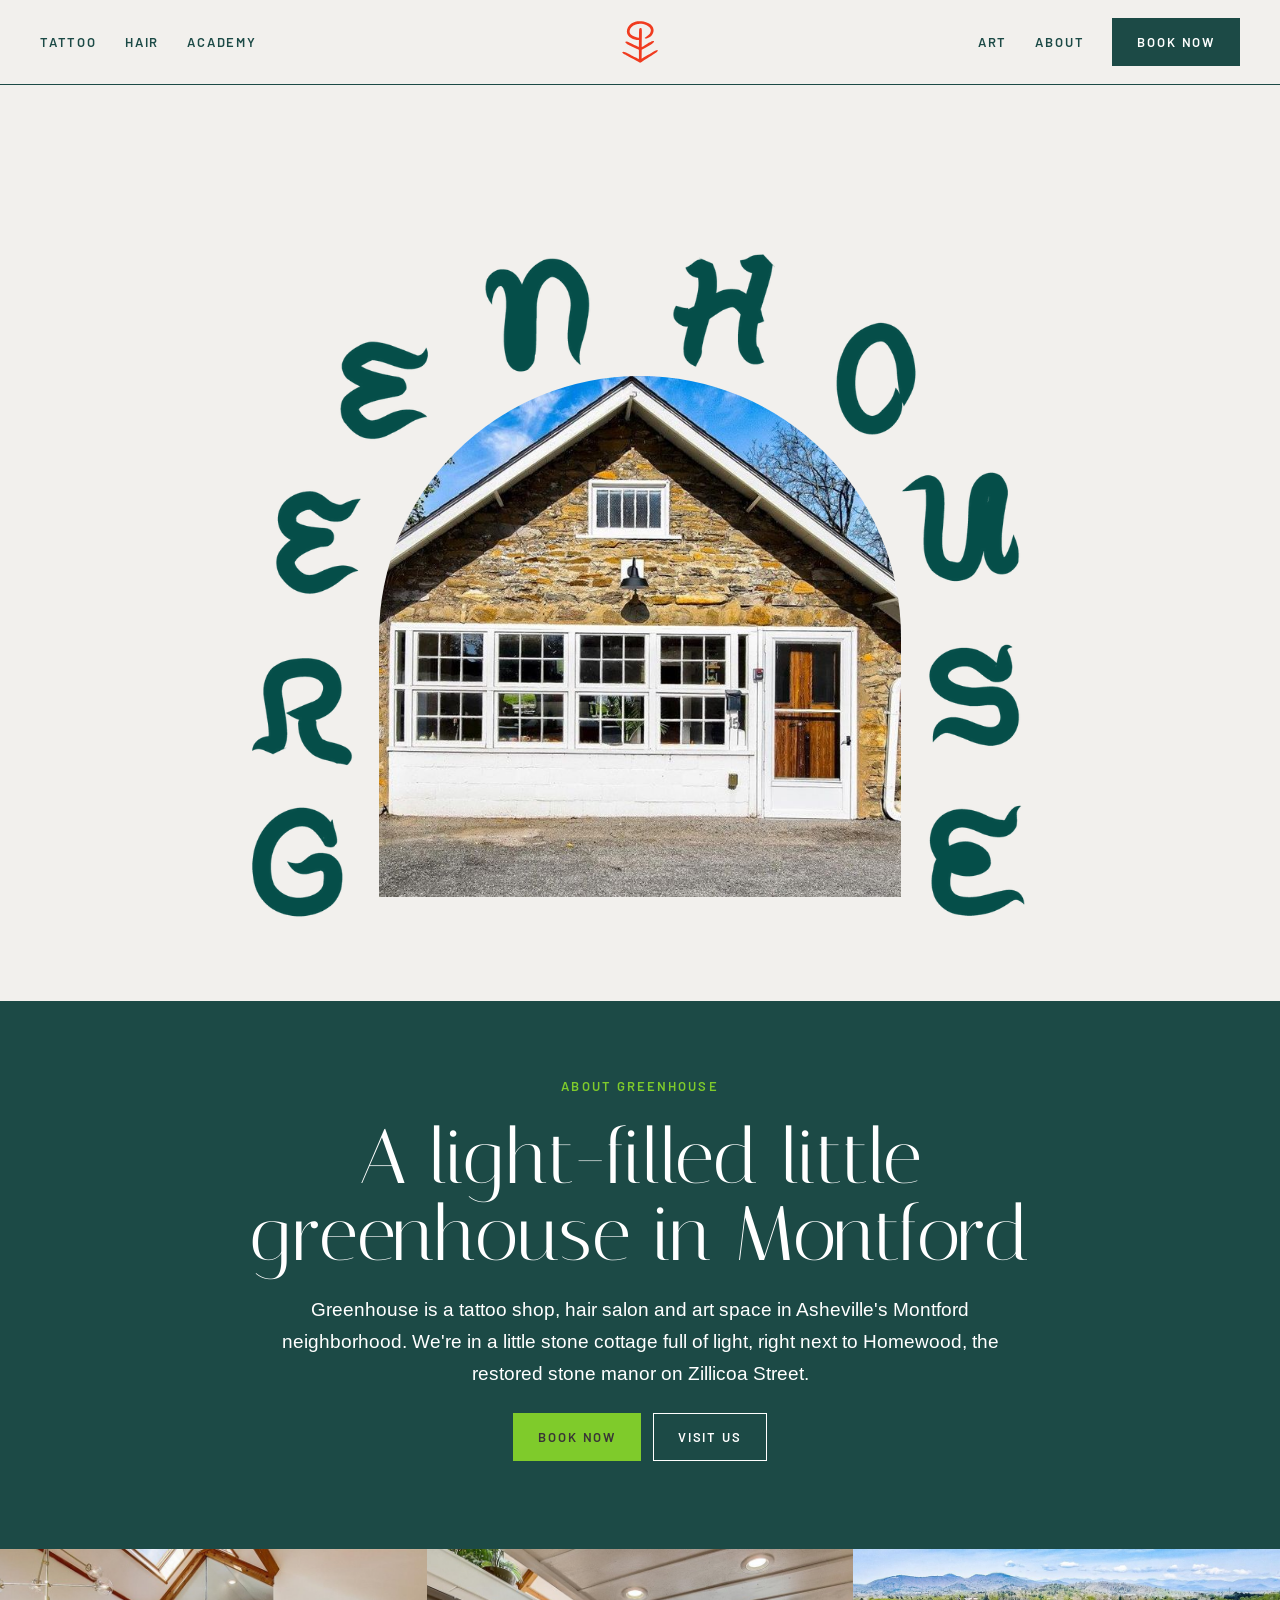
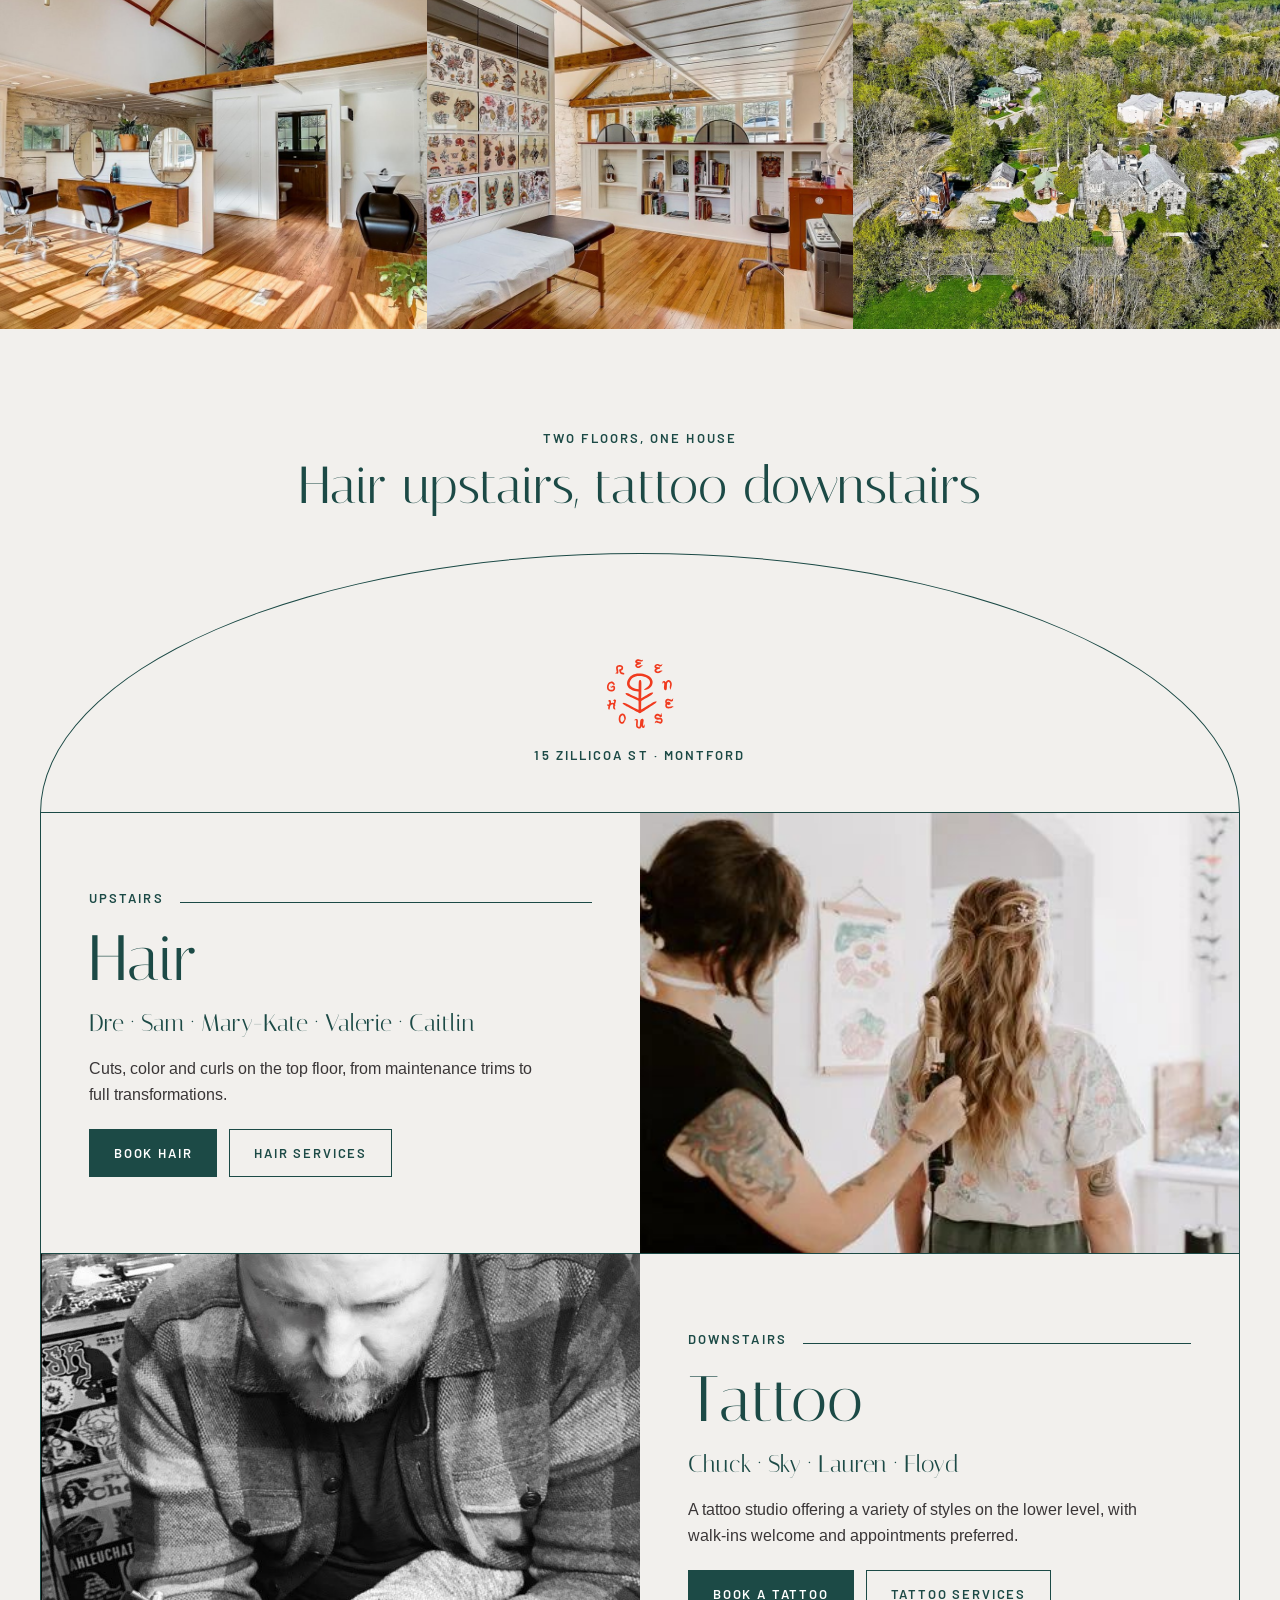
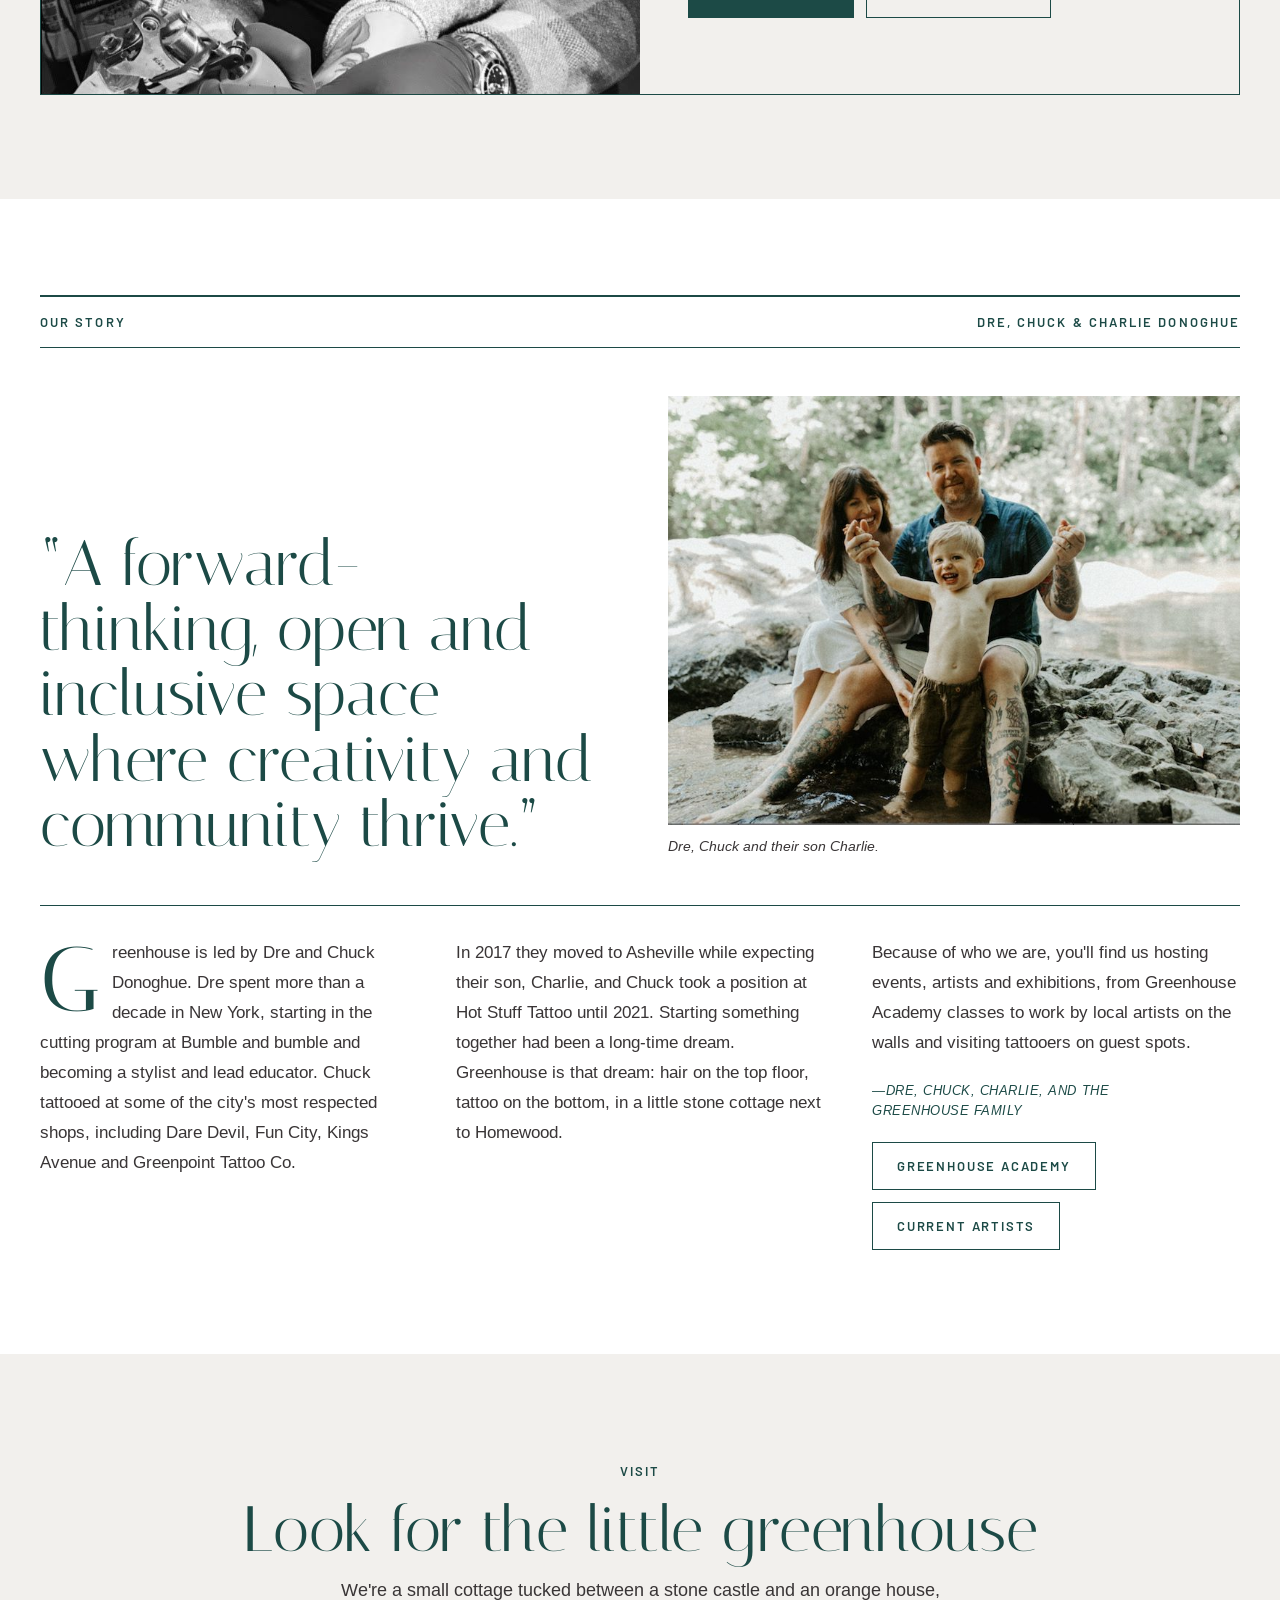
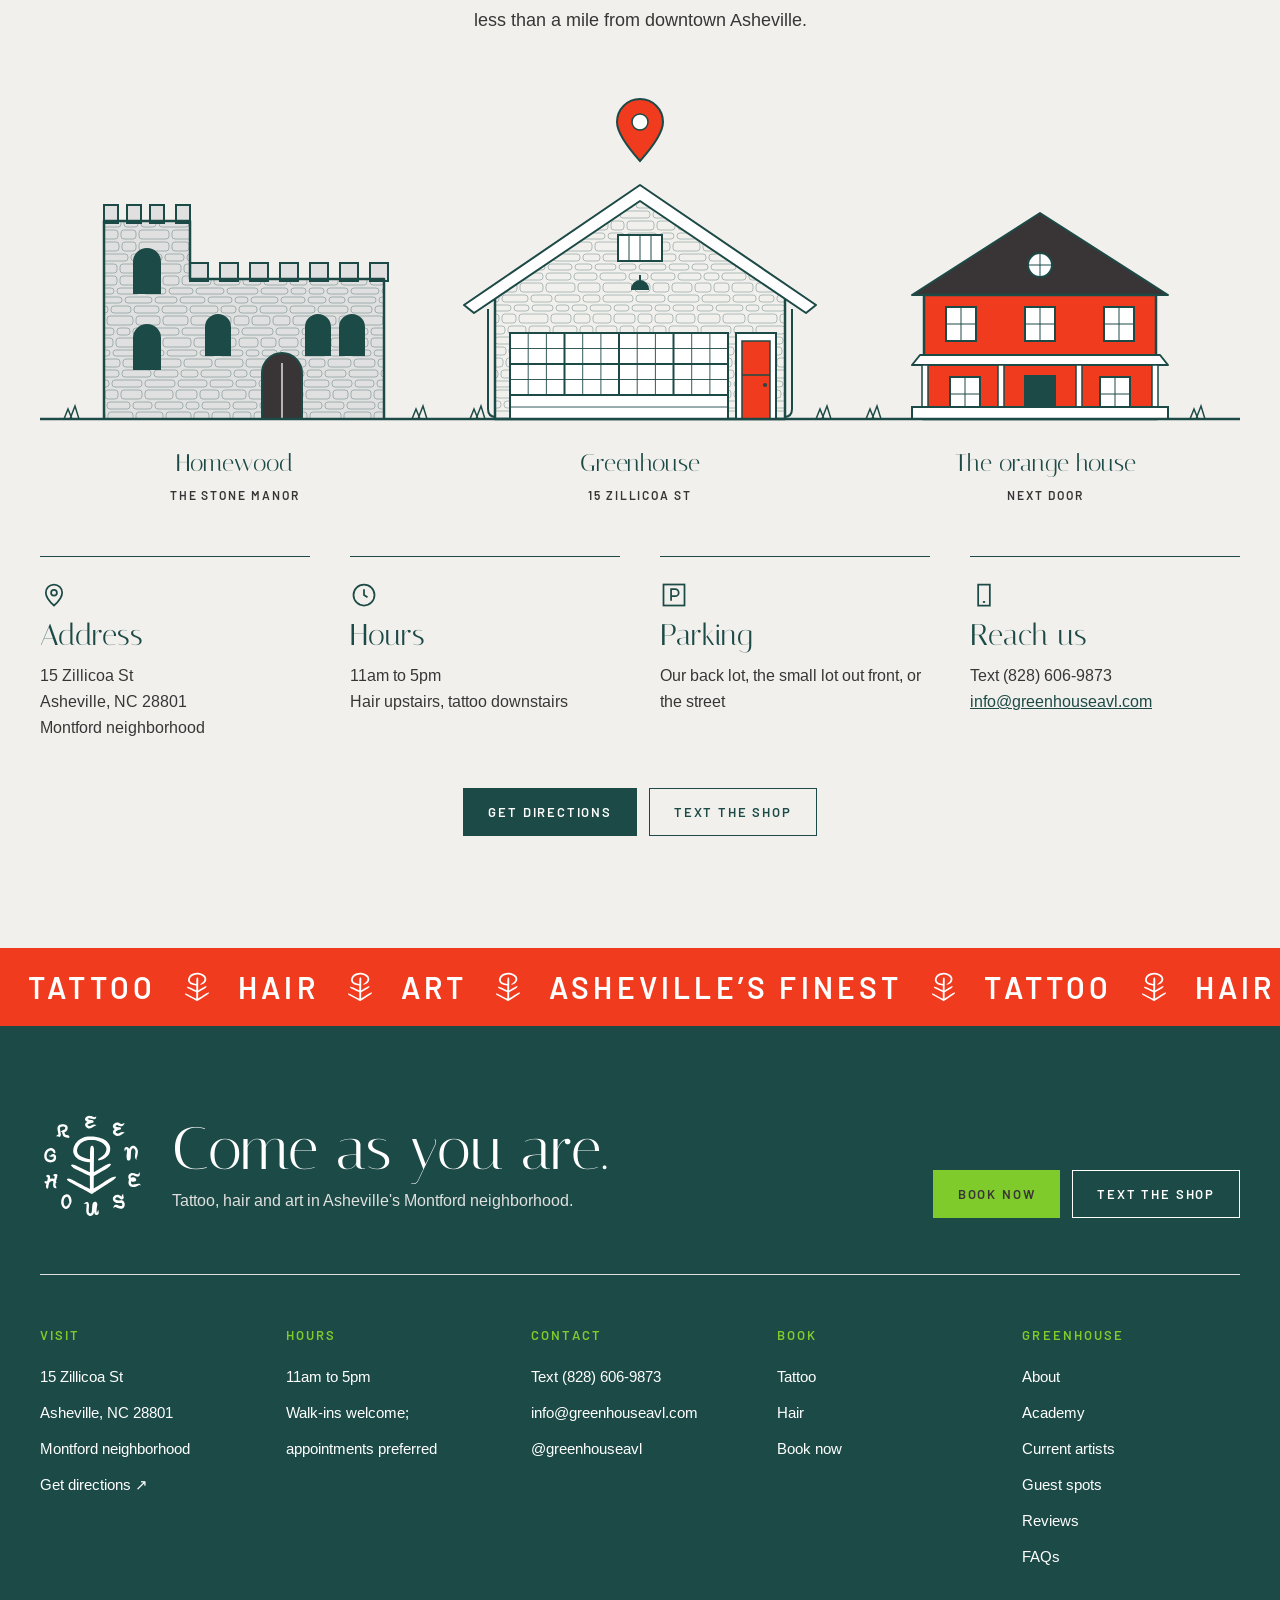
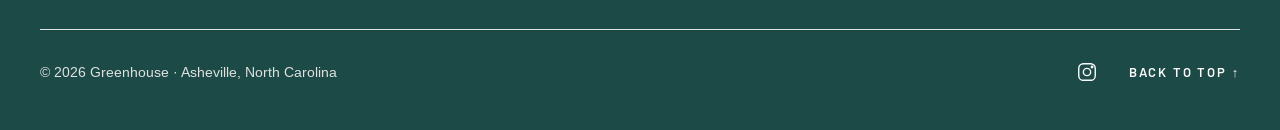
==== commit 043c3933: "Mobile pass, booking panel and real artist links - Phone menu and sticky Book / Text bar on every pa" ====
--- a/about.html
+++ b/about.html
@@ -11,20 +11,22 @@
 <link rel="preconnect" href="https://fonts.gstatic.com" crossorigin>
 <link rel="stylesheet" href="https://fonts.googleapis.com/css2?family=Italiana&amp;family=Barlow:wght@400;500;600&amp;family=Arimo:ital,wght@0,400;0,700;1,400&amp;display=swap">
 <link rel="stylesheet" href="css/site.css">
+<link rel="stylesheet" href="css/booking.css">
+<script src="js/booking.js" defer></script>
 </head>
 <body id="top">
 <div style="background: #F2F0ED; color: #1C4A46; font-family: Arimo, Arial, sans-serif; font-size: 16px; line-height: 26px">
 
-<header style="border-bottom: 1px solid #1C4A46">
+<header style="position: relative; border-bottom: 1px solid #1C4A46">
 <div style="max-width: 1440px; margin: 0 auto; padding: 0 40px; height: 84px; display: grid; grid-template-columns: 1fr auto 1fr; align-items: center; gap: 16px">
 <div style="justify-self: start; display: flex; align-items: center">
 <nav aria-label="Services" class="gh-nav" style="display: flex; align-items: center; gap: 28px"><a href="tattoo.html" style="display: inline-flex; align-items: center; min-height: 44px; font-family: Barlow, Arial, sans-serif; font-weight: 600; letter-spacing: 0.14em; text-transform: uppercase; font-size: 13px; text-decoration: none">Tattoo</a><a href="hair.html" style="display: inline-flex; align-items: center; min-height: 44px; font-family: Barlow, Arial, sans-serif; font-weight: 600; letter-spacing: 0.14em; text-transform: uppercase; font-size: 13px; text-decoration: none">Hair</a><a href="academy.html" style="display: inline-flex; align-items: center; min-height: 44px; font-family: Barlow, Arial, sans-serif; font-weight: 600; letter-spacing: 0.14em; text-transform: uppercase; font-size: 13px; text-decoration: none">Academy</a></nav>
-<button type="button" class="gh-menu" style="display: none; align-items: center; min-height: 44px; padding: 0; background: none; border: 0; color: #1C4A46; font-family: Barlow, Arial, sans-serif; font-weight: 600; letter-spacing: 0.14em; text-transform: uppercase; font-size: 13px; cursor: pointer">Menu</button>
+<details class="gh-menu" style="display: none; position: static"><summary style="display: flex; align-items: center; min-height: 44px; padding-right: 8px; cursor: pointer; color: #1C4A46; font-family: Barlow, Arial, sans-serif; font-weight: 600; letter-spacing: 0.14em; text-transform: uppercase; font-size: 13px; cursor: pointer">Menu</summary><nav aria-label="Menu" class="gh-menu-panel" style="display: none; flex-direction: column; position: absolute; left: 0; right: 0; top: 84px; z-index: 20; background: #F2F0ED; border-bottom: 1px solid #1C4A46"><a href="tattoo.html" style="display: flex; align-items: center; min-height: 52px; padding: 0 40px; border-top: 1px solid #1C4A46; font-family: Barlow, Arial, sans-serif; font-weight: 600; font-size: 13px; letter-spacing: 0.16em; text-transform: uppercase; text-decoration: none">Tattoo</a><a href="hair.html" style="display: flex; align-items: center; min-height: 52px; padding: 0 40px; border-top: 1px solid #1C4A46; font-family: Barlow, Arial, sans-serif; font-weight: 600; font-size: 13px; letter-spacing: 0.16em; text-transform: uppercase; text-decoration: none">Hair</a><a href="academy.html" style="display: flex; align-items: center; min-height: 52px; padding: 0 40px; border-top: 1px solid #1C4A46; font-family: Barlow, Arial, sans-serif; font-weight: 600; font-size: 13px; letter-spacing: 0.16em; text-transform: uppercase; text-decoration: none">Academy</a><a href="art.html" style="display: flex; align-items: center; min-height: 52px; padding: 0 40px; border-top: 1px solid #1C4A46; font-family: Barlow, Arial, sans-serif; font-weight: 600; font-size: 13px; letter-spacing: 0.16em; text-transform: uppercase; text-decoration: none">Art</a><a href="about.html" style="display: flex; align-items: center; min-height: 52px; padding: 0 40px; border-top: 1px solid #1C4A46; font-family: Barlow, Arial, sans-serif; font-weight: 600; font-size: 13px; letter-spacing: 0.16em; text-transform: uppercase; text-decoration: none">About</a><a href="reviews.html" style="display: flex; align-items: center; min-height: 52px; padding: 0 40px; border-top: 1px solid #1C4A46; font-family: Barlow, Arial, sans-serif; font-weight: 600; font-size: 13px; letter-spacing: 0.16em; text-transform: uppercase; text-decoration: none">Reviews</a><a href="faqs.html" style="display: flex; align-items: center; min-height: 52px; padding: 0 40px; border-top: 1px solid #1C4A46; font-family: Barlow, Arial, sans-serif; font-weight: 600; font-size: 13px; letter-spacing: 0.16em; text-transform: uppercase; text-decoration: none">FAQs</a></nav></details>
 </div>
 <a href="index.html" aria-label="Greenhouse home" style="display: block"><img src="images/greenhouse-mark-vermilion.svg" alt="Greenhouse" style="height: 44px; width: auto; display: block"></a>
 <div style="justify-self: end; display: flex; align-items: center; gap: 28px">
 <nav aria-label="More" class="gh-nav" style="display: flex; align-items: center; gap: 28px"><a href="art.html" style="display: inline-flex; align-items: center; min-height: 44px; font-family: Barlow, Arial, sans-serif; font-weight: 600; letter-spacing: 0.14em; text-transform: uppercase; font-size: 13px; text-decoration: none">Art</a><a href="about.html" style="display: inline-flex; align-items: center; min-height: 44px; font-family: Barlow, Arial, sans-serif; font-weight: 600; letter-spacing: 0.14em; text-transform: uppercase; font-size: 13px; text-decoration: none">About</a></nav>
-<a href="book.html" style="display: inline-flex; align-items: center; justify-content: center; min-height: 48px; padding: 0 24px; box-sizing: border-box; font-family: Barlow, Arial, sans-serif; font-weight: 600; font-size: 13px; letter-spacing: 0.14em; text-transform: uppercase; text-decoration: none; white-space: nowrap; cursor: pointer; background: #1C4A46; color: #FFFFFF; border: 1.5px solid #1C4A46">Book now</a>
+<a href="book.html" style="display: inline-flex; align-items: center; justify-content: center; min-height: 48px; padding: 0 24px; box-sizing: border-box; font-family: Barlow, Arial, sans-serif; font-weight: 600; font-size: 13px; letter-spacing: 0.14em; text-transform: uppercase; text-decoration: none; white-space: nowrap; cursor: pointer; background: #1C4A46; color: #FFFFFF; border: 1.5px solid #1C4A46" data-book="">Book now</a>
 </div>
 </div>
 </header>
@@ -41,7 +43,7 @@
 <p style="margin: 0; font-family: Barlow, Arial, sans-serif; font-weight: 600; letter-spacing: 0.16em; text-transform: uppercase; font-size: 13px; color: #7FCB2B">About Greenhouse</p>
 <h1 id="about-heading" style="margin: 0; font-family: Italiana, Georgia, serif; font-weight: 400; font-size: clamp(44px, 6vw, 80px); line-height: 1">A light-filled little greenhouse in Montford</h1>
 <p style="margin: 0; font-size: 19px; line-height: 32px">Greenhouse is a tattoo shop, hair salon and art space in Asheville's Montford neighborhood. We're in a little stone cottage full of light, right next to Homewood, the restored stone manor on Zillicoa Street.</p>
-<div style="display: flex; flex-wrap: wrap; justify-content: center; gap: 12px; padding-top: 4px"><a href="book.html" style="display: inline-flex; align-items: center; justify-content: center; min-height: 48px; padding: 0 24px; box-sizing: border-box; font-family: Barlow, Arial, sans-serif; font-weight: 600; font-size: 13px; letter-spacing: 0.14em; text-transform: uppercase; text-decoration: none; white-space: nowrap; cursor: pointer; background: #7FCB2B; color: #393536; border: 1.5px solid #7FCB2B">Book now</a><a href="#visit" style="display: inline-flex; align-items: center; justify-content: center; min-height: 48px; padding: 0 24px; box-sizing: border-box; font-family: Barlow, Arial, sans-serif; font-weight: 600; font-size: 13px; letter-spacing: 0.14em; text-transform: uppercase; text-decoration: none; white-space: nowrap; cursor: pointer; background: transparent; color: #FFFFFF; border: 1.5px solid #FFFFFF">Visit us</a></div>
+<div style="display: flex; flex-wrap: wrap; justify-content: center; gap: 12px; padding-top: 4px"><a href="book.html" style="display: inline-flex; align-items: center; justify-content: center; min-height: 48px; padding: 0 24px; box-sizing: border-box; font-family: Barlow, Arial, sans-serif; font-weight: 600; font-size: 13px; letter-spacing: 0.14em; text-transform: uppercase; text-decoration: none; white-space: nowrap; cursor: pointer; background: #7FCB2B; color: #393536; border: 1.5px solid #7FCB2B" data-book="">Book now</a><a href="#visit" style="display: inline-flex; align-items: center; justify-content: center; min-height: 48px; padding: 0 24px; box-sizing: border-box; font-family: Barlow, Arial, sans-serif; font-weight: 600; font-size: 13px; letter-spacing: 0.14em; text-transform: uppercase; text-decoration: none; white-space: nowrap; cursor: pointer; background: transparent; color: #FFFFFF; border: 1.5px solid #FFFFFF">Visit us</a></div>
 </div>
 </div>
 </section>
@@ -67,7 +69,7 @@
 <h3 style="margin: 0; font-family: Italiana, Georgia, serif; font-weight: 400; font-size: clamp(48px, 5vw, 72px); line-height: 1">Hair</h3>
 <p style="margin: 0; font-family: Italiana, Georgia, serif; font-weight: 400; font-size: 24px; line-height: 1.35">Dre · Sam · Mary-Kate · Valerie · Caitlin</p>
 <p style="margin: 0; font-size: 16px; line-height: 26px; color: #393536; max-width: 460px">Cuts, color and curls on the top floor, from maintenance trims to full transformations.</p>
-<div style="display: flex; flex-wrap: wrap; gap: 12px; padding-top: 6px"><a href="book.html" style="display: inline-flex; align-items: center; justify-content: center; min-height: 48px; padding: 0 24px; box-sizing: border-box; font-family: Barlow, Arial, sans-serif; font-weight: 600; font-size: 13px; letter-spacing: 0.14em; text-transform: uppercase; text-decoration: none; white-space: nowrap; cursor: pointer; background: #1C4A46; color: #FFFFFF; border: 1.5px solid #1C4A46">Book hair</a><a href="hair.html" style="display: inline-flex; align-items: center; justify-content: center; min-height: 48px; padding: 0 24px; box-sizing: border-box; font-family: Barlow, Arial, sans-serif; font-weight: 600; font-size: 13px; letter-spacing: 0.14em; text-transform: uppercase; text-decoration: none; white-space: nowrap; cursor: pointer; background: transparent; color: #1C4A46; border: 1.5px solid #1C4A46">Hair services</a></div>
+<div style="display: flex; flex-wrap: wrap; gap: 12px; padding-top: 6px"><a href="book.html" style="display: inline-flex; align-items: center; justify-content: center; min-height: 48px; padding: 0 24px; box-sizing: border-box; font-family: Barlow, Arial, sans-serif; font-weight: 600; font-size: 13px; letter-spacing: 0.14em; text-transform: uppercase; text-decoration: none; white-space: nowrap; cursor: pointer; background: #1C4A46; color: #FFFFFF; border: 1.5px solid #1C4A46" data-book="hair">Book hair</a><a href="hair.html" style="display: inline-flex; align-items: center; justify-content: center; min-height: 48px; padding: 0 24px; box-sizing: border-box; font-family: Barlow, Arial, sans-serif; font-weight: 600; font-size: 13px; letter-spacing: 0.14em; text-transform: uppercase; text-decoration: none; white-space: nowrap; cursor: pointer; background: transparent; color: #1C4A46; border: 1.5px solid #1C4A46">Hair services</a></div>
 </div>
 <img src="images/photos/162-DSC_9672.jpg" alt="Styling a client upstairs" style="width: 100%; height: 440px; object-fit: cover; object-position: 50% 30%; display: block">
 </div>
@@ -79,7 +81,7 @@
 <h3 style="margin: 0; font-family: Italiana, Georgia, serif; font-weight: 400; font-size: clamp(48px, 5vw, 72px); line-height: 1">Tattoo</h3>
 <p style="margin: 0; font-family: Italiana, Georgia, serif; font-weight: 400; font-size: 24px; line-height: 1.35">Chuck · Sky · Lauren · Floyd</p>
 <p style="margin: 0; font-size: 16px; line-height: 26px; color: #393536; max-width: 460px">A tattoo studio offering a variety of styles on the lower level, with walk-ins welcome and appointments preferred.</p>
-<div style="display: flex; flex-wrap: wrap; gap: 12px; padding-top: 6px"><a href="book.html" style="display: inline-flex; align-items: center; justify-content: center; min-height: 48px; padding: 0 24px; box-sizing: border-box; font-family: Barlow, Arial, sans-serif; font-weight: 600; font-size: 13px; letter-spacing: 0.14em; text-transform: uppercase; text-decoration: none; white-space: nowrap; cursor: pointer; background: #1C4A46; color: #FFFFFF; border: 1.5px solid #1C4A46">Book a tattoo</a><a href="tattoo.html" style="display: inline-flex; align-items: center; justify-content: center; min-height: 48px; padding: 0 24px; box-sizing: border-box; font-family: Barlow, Arial, sans-serif; font-weight: 600; font-size: 13px; letter-spacing: 0.14em; text-transform: uppercase; text-decoration: none; white-space: nowrap; cursor: pointer; background: transparent; color: #1C4A46; border: 1.5px solid #1C4A46">Tattoo services</a></div>
+<div style="display: flex; flex-wrap: wrap; gap: 12px; padding-top: 6px"><a href="book.html" style="display: inline-flex; align-items: center; justify-content: center; min-height: 48px; padding: 0 24px; box-sizing: border-box; font-family: Barlow, Arial, sans-serif; font-weight: 600; font-size: 13px; letter-spacing: 0.14em; text-transform: uppercase; text-decoration: none; white-space: nowrap; cursor: pointer; background: #1C4A46; color: #FFFFFF; border: 1.5px solid #1C4A46" data-book="tattoo">Book a tattoo</a><a href="tattoo.html" style="display: inline-flex; align-items: center; justify-content: center; min-height: 48px; padding: 0 24px; box-sizing: border-box; font-family: Barlow, Arial, sans-serif; font-weight: 600; font-size: 13px; letter-spacing: 0.14em; text-transform: uppercase; text-decoration: none; white-space: nowrap; cursor: pointer; background: transparent; color: #1C4A46; border: 1.5px solid #1C4A46">Tattoo services</a></div>
 </div>
 </div>
 </div>
@@ -163,7 +165,7 @@
 </div>
 </div>
 <div style="display: flex; flex-wrap: wrap; gap: 12px">
-<a href="book.html" style="display: inline-flex; align-items: center; justify-content: center; min-height: 48px; padding: 0 24px; box-sizing: border-box; font-family: Barlow, Arial, sans-serif; font-weight: 600; font-size: 13px; letter-spacing: 0.14em; text-transform: uppercase; text-decoration: none; white-space: nowrap; cursor: pointer; background: #7FCB2B; color: #393536; border: 1.5px solid #7FCB2B">Book now</a>
+<a href="book.html" style="display: inline-flex; align-items: center; justify-content: center; min-height: 48px; padding: 0 24px; box-sizing: border-box; font-family: Barlow, Arial, sans-serif; font-weight: 600; font-size: 13px; letter-spacing: 0.14em; text-transform: uppercase; text-decoration: none; white-space: nowrap; cursor: pointer; background: #7FCB2B; color: #393536; border: 1.5px solid #7FCB2B" data-book="">Book now</a>
 <a href="sms:+18286069873" style="display: inline-flex; align-items: center; justify-content: center; min-height: 48px; padding: 0 24px; box-sizing: border-box; font-family: Barlow, Arial, sans-serif; font-weight: 600; font-size: 13px; letter-spacing: 0.14em; text-transform: uppercase; text-decoration: none; white-space: nowrap; cursor: pointer; background: transparent; color: #FFFFFF; border: 1.5px solid #FFFFFF">Text the shop</a>
 </div>
 </div>
@@ -171,7 +173,7 @@
 <div style="display: flex; flex-direction: column; gap: 4px"><p style="margin: 0 0 10px; font-family: Barlow, Arial, sans-serif; font-weight: 600; letter-spacing: 0.16em; text-transform: uppercase; font-size: 13px; color: #7FCB2B">Visit</p><span style="display: inline-flex; align-items: center; min-height: 32px">15 Zillicoa St</span><span style="display: inline-flex; align-items: center; min-height: 32px">Asheville, NC 28801</span><span style="display: inline-flex; align-items: center; min-height: 32px">Montford neighborhood</span><a href="https://www.google.com/maps/search/?api=1&amp;query=Greenhouse+15+Zillicoa+St+Asheville+NC" target="_blank" rel="noopener" style="color: #FFFFFF; text-decoration: none; display: inline-flex; align-items: center; min-height: 32px">Get directions ↗</a></div>
 <div style="display: flex; flex-direction: column; gap: 4px"><p style="margin: 0 0 10px; font-family: Barlow, Arial, sans-serif; font-weight: 600; letter-spacing: 0.16em; text-transform: uppercase; font-size: 13px; color: #7FCB2B">Hours</p><span style="display: inline-flex; align-items: center; min-height: 32px">11am to 5pm</span><span style="display: inline-flex; align-items: center; min-height: 32px">Walk-ins welcome;</span><span style="display: inline-flex; align-items: center; min-height: 32px">appointments preferred</span></div>
 <div style="display: flex; flex-direction: column; gap: 4px"><p style="margin: 0 0 10px; font-family: Barlow, Arial, sans-serif; font-weight: 600; letter-spacing: 0.16em; text-transform: uppercase; font-size: 13px; color: #7FCB2B">Contact</p><a href="sms:+18286069873" style="color: #FFFFFF; text-decoration: none; display: inline-flex; align-items: center; min-height: 32px">Text (828) 606-9873</a><a href="mailto:info@greenhouseavl.com" style="color: #FFFFFF; text-decoration: none; display: inline-flex; align-items: center; min-height: 32px">info@greenhouseavl.com</a><a href="https://www.instagram.com/greenhouseavl/" target="_blank" rel="noopener" style="color: #FFFFFF; text-decoration: none; display: inline-flex; align-items: center; min-height: 32px">@greenhouseavl</a></div>
-<div style="display: flex; flex-direction: column; gap: 4px"><p style="margin: 0 0 10px; font-family: Barlow, Arial, sans-serif; font-weight: 600; letter-spacing: 0.16em; text-transform: uppercase; font-size: 13px; color: #7FCB2B">Book</p><a href="tattoo.html" style="color: #FFFFFF; text-decoration: none; display: inline-flex; align-items: center; min-height: 32px">Tattoo</a><a href="hair.html" style="color: #FFFFFF; text-decoration: none; display: inline-flex; align-items: center; min-height: 32px">Hair</a><a href="book.html" style="color: #FFFFFF; text-decoration: none; display: inline-flex; align-items: center; min-height: 32px">Book now</a></div>
+<div style="display: flex; flex-direction: column; gap: 4px"><p style="margin: 0 0 10px; font-family: Barlow, Arial, sans-serif; font-weight: 600; letter-spacing: 0.16em; text-transform: uppercase; font-size: 13px; color: #7FCB2B">Book</p><a href="tattoo.html" style="color: #FFFFFF; text-decoration: none; display: inline-flex; align-items: center; min-height: 32px">Tattoo</a><a href="hair.html" style="color: #FFFFFF; text-decoration: none; display: inline-flex; align-items: center; min-height: 32px">Hair</a><a href="book.html" style="color: #FFFFFF; text-decoration: none; display: inline-flex; align-items: center; min-height: 32px" data-book="">Book now</a></div>
 <div style="display: flex; flex-direction: column; gap: 4px"><p style="margin: 0 0 10px; font-family: Barlow, Arial, sans-serif; font-weight: 600; letter-spacing: 0.16em; text-transform: uppercase; font-size: 13px; color: #7FCB2B">Greenhouse</p><a href="about.html" style="color: #FFFFFF; text-decoration: none; display: inline-flex; align-items: center; min-height: 32px">About</a><a href="academy.html" style="color: #FFFFFF; text-decoration: none; display: inline-flex; align-items: center; min-height: 32px">Academy</a><a href="art.html" style="color: #FFFFFF; text-decoration: none; display: inline-flex; align-items: center; min-height: 32px">Current artists</a><a href="guest-spots.html" style="color: #FFFFFF; text-decoration: none; display: inline-flex; align-items: center; min-height: 32px">Guest spots</a><a href="reviews.html" style="color: #FFFFFF; text-decoration: none; display: inline-flex; align-items: center; min-height: 32px">Reviews</a><a href="faqs.html" style="color: #FFFFFF; text-decoration: none; display: inline-flex; align-items: center; min-height: 32px">FAQs</a></div>
 </div>
 <div style="display: flex; flex-wrap: wrap; justify-content: space-between; align-items: center; gap: 12px 24px; padding-top: 20px; border-top: 1px solid #E0E0E0; font-size: 14px; line-height: 22px; color: #E0E0E0">
@@ -183,6 +185,10 @@
 </div>
 </div>
 </footer>
+<div class="gh-mbar gh-dark" style="display: none; position: sticky; bottom: 0; z-index: 30; gap: 8px; padding: 10px 16px calc(10px + env(safe-area-inset-bottom)); background: #1C4A46; border-top: 1px solid rgba(255, 255, 255, 0.25)">
+<a href="book.html" data-book="" style="display: inline-flex; align-items: center; justify-content: center; min-height: 48px; padding: 0 24px; box-sizing: border-box; font-family: Barlow, Arial, sans-serif; font-weight: 600; font-size: 13px; letter-spacing: 0.14em; text-transform: uppercase; text-decoration: none; white-space: nowrap; cursor: pointer; background: #7FCB2B; color: #393536; border: 1.5px solid #7FCB2B; flex: 1 1 0">Book</a>
+<a href="sms:+18286069873" style="display: inline-flex; align-items: center; justify-content: center; min-height: 48px; padding: 0 24px; box-sizing: border-box; font-family: Barlow, Arial, sans-serif; font-weight: 600; font-size: 13px; letter-spacing: 0.14em; text-transform: uppercase; text-decoration: none; white-space: nowrap; cursor: pointer; background: transparent; color: #FFFFFF; border: 1.5px solid #FFFFFF; flex: 1 1 0">Text the shop</a>
+</div>
 
 </div>
 </body>
--- a/css/site.css
+++ b/css/site.css
@@ -3,9 +3,28 @@
 body{margin:0}
 html{scroll-behavior:smooth}
 @media (prefers-reduced-motion: reduce){html{scroll-behavior:auto}}
-@media (max-width: 900px){.gh-nav{display:none !important}.gh-menu{display:inline-flex !important}}
+@media (max-width: 900px){.gh-nav{display:none !important}.gh-menu{display:block !important}.gh-mbar{display:flex !important}}
 a{color:#1C4A46}a:hover{color:#393536}
 @keyframes gh-ticker{from{transform:translateX(0)}to{transform:translateX(-50%)}}
 .gh-ticker-track{animation:gh-ticker 40s linear infinite}
 .gh-ticker:hover .gh-ticker-track{animation-play-state:paused}
 @media (prefers-reduced-motion: reduce){.gh-ticker-track{animation:none}}
+
+/* Shared details */
+h1,h2,h3{text-wrap:balance}p,blockquote{text-wrap:pretty}
+::selection{background:#7FCB2B;color:#393536}
+a:focus-visible,button:focus-visible,summary:focus-visible,input:focus-visible,textarea:focus-visible,select:focus-visible{outline:2px solid #F03B1F;outline-offset:3px}
+.gh-dark a:focus-visible,.gh-dark summary:focus-visible,footer a:focus-visible{outline-color:#7FCB2B}
+img{max-width:100%}
+
+/* Phone menu and sticky bottom bar (every page) */
+.gh-menu summary{list-style:none}.gh-menu summary::-webkit-details-marker{display:none}
+.gh-menu[open] .gh-menu-panel{display:flex !important}
+.gh-mbar a{flex:1 1 0}
+
+/* Artist cards: two across on phones */
+@media (max-width: 640px){
+  .gh-artists{grid-template-columns:repeat(2,minmax(0,1fr)) !important;gap:40px 14px !important}
+  .gh-artists h3{font-size:22px !important}
+  .gh-artists a[data-book],.gh-artists a[target]{white-space:normal !important;text-align:center;padding:8px 10px !important;line-height:1.3;width:100%;letter-spacing:.1em !important}
+}
--- a/css/booking.css
+++ b/css/booking.css
@@ -0,0 +1,116 @@
+/* Booking panel. Opens from any element with data-book. Everything is scoped under .ghb. */
+html.ghb-open{overflow:hidden}
+.ghb{--vermilion:#F03B1F;--forest:#1C4A46;--lime:#7FCB2B;--charcoal:#393536;--bone:#F2F0ED;--blush:#ECCCC4;--mist:#E0E0E0;--white:#FFFFFF;
+  --display:"Italiana",Georgia,"Times New Roman",serif;--label:"Barlow","Arial Narrow",Arial,sans-serif;--body:"Arimo",Arial,Helvetica,sans-serif;
+  border:0;padding:0;margin:auto;width:min(920px,calc(100vw - 48px));max-width:none;max-height:calc(100dvh - 48px);
+  background:var(--bone);color:var(--forest);font-family:var(--body);font-size:16px;line-height:26px;overflow:hidden;display:flex;flex-direction:column}
+.ghb:not([open]){display:none}
+.ghb::backdrop{background:rgba(28,74,70,.55)}
+.ghb[open]{animation:ghb-in .32s cubic-bezier(.16,1,.3,1)}
+.ghb[open]::backdrop{animation:ghb-fade .32s ease-out}
+@keyframes ghb-in{from{opacity:0;transform:translateY(16px)}to{opacity:1;transform:none}}
+@keyframes ghb-fade{from{opacity:0}to{opacity:1}}
+.ghb *{box-sizing:border-box}
+.ghb [hidden]{display:none!important}
+.ghb ::selection{background:var(--lime);color:var(--charcoal)}
+.ghb a{color:var(--forest);text-underline-offset:6px}
+.ghb :focus-visible{outline:2px solid var(--vermilion);outline-offset:3px}
+.ghb-top{flex:0 0 auto;display:grid;grid-template-columns:1fr auto 1fr;align-items:center;gap:16px;height:64px;padding:0 28px;border-bottom:1px solid var(--forest);background:var(--bone)}
+.ghb-crumb{justify-self:start;font:600 13px/1 var(--label);letter-spacing:.14em;text-transform:uppercase}
+.ghb-brand{justify-self:center;display:block;background:none;border:0;padding:0;cursor:pointer}
+.ghb-brand img{height:34px;width:auto;display:block}
+.ghb-close{justify-self:end;appearance:none;background:none;border:0;min-height:44px;padding:0;display:inline-flex;align-items:center;gap:10px;cursor:pointer;color:var(--forest);font:600 13px/1 var(--label);letter-spacing:.14em;text-transform:uppercase}
+.ghb-body{flex:1 1 auto;overflow-y:auto;overscroll-behavior:contain;padding:0 28px 40px}
+.ghb h2,.ghb h3,.ghb h4{font-family:var(--display);font-weight:400;margin:0;text-wrap:balance;color:var(--forest)}
+.ghb h2{font-size:clamp(32px,4.2vw,44px);line-height:1.05}
+.ghb h3{font-size:24px;line-height:1.15}
+.ghb p{margin:0;text-wrap:pretty}
+.ghb .lead{font-size:17px;line-height:28px;color:var(--charcoal);max-width:40em}
+.ghb .small{font-size:15px;line-height:24px;color:var(--charcoal)}
+.ghb .label{font:600 13px/1.3 var(--label);letter-spacing:.16em;text-transform:uppercase}
+.ghb .view{display:flex;flex-direction:column;gap:26px;padding-top:32px}
+.ghb .intro{display:flex;flex-direction:column;gap:12px;max-width:44em}
+.ghb .back{align-self:flex-start;appearance:none;background:none;border:0;padding:0;min-height:44px;font:600 13px/1 var(--label);letter-spacing:.14em;text-transform:uppercase;color:var(--forest);cursor:pointer;margin-bottom:-16px}
+.ghb .btn{display:inline-flex;align-items:center;justify-content:center;min-height:48px;padding:0 24px;font:600 13px/1.25 var(--label);letter-spacing:.14em;text-transform:uppercase;text-decoration:none;white-space:nowrap;cursor:pointer;border:1.5px solid var(--forest);background:var(--forest);color:var(--white)}
+.ghb .btn.out{background:transparent;color:var(--forest)}
+.ghb .btn:hover{background:var(--charcoal);border-color:var(--charcoal);color:var(--white)}
+.ghb .btn[disabled]{opacity:.5;cursor:not-allowed}
+.ghb .split{display:grid;grid-template-columns:repeat(2,minmax(0,1fr));border-top:1px solid var(--forest);border-bottom:1px solid var(--forest)}
+.ghb .split > button{appearance:none;border:0;background:none;padding:0;text-align:center;cursor:pointer;font:inherit;color:inherit;display:flex;flex-direction:column}
+.ghb .split > button + button{border-left:1px solid var(--forest)}
+.ghb .split img{width:100%;height:300px;object-fit:cover;display:block}
+.ghb .split .cap{padding:20px 20px 24px;display:flex;flex-direction:column;align-items:center;gap:10px}
+.ghb .split h3{font-size:clamp(26px,3.2vw,34px);line-height:1.1}
+.ghb .split > button:hover .btn{background:var(--charcoal);border-color:var(--charcoal)}
+.ghb .ask{display:flex;flex-wrap:wrap;align-items:center;justify-content:space-between;gap:12px 24px;padding:0 0 20px;border-bottom:1px solid var(--forest)}
+.ghb .menu{display:flex;flex-direction:column;border-top:1px solid var(--forest)}
+.ghb .menu button{appearance:none;background:none;border:0;border-bottom:1px solid var(--forest);text-align:left;cursor:pointer;font:inherit;color:inherit;display:grid;grid-template-columns:minmax(0,1fr) auto;align-items:center;gap:4px 24px;padding:16px 0}
+.ghb .menu .t{font-family:var(--display);font-size:28px;line-height:1.1}
+.ghb .menu .d{grid-column:1;font-size:15px;line-height:24px;color:var(--charcoal)}
+.ghb .menu .go{grid-column:2;grid-row:1 / span 2;font:600 13px/1 var(--label);letter-spacing:.14em;text-transform:uppercase;display:inline-flex;align-items:center;gap:10px}
+.ghb .menu .go svg{transition:transform .25s cubic-bezier(.2,.7,.2,1)}
+.ghb .menu button:hover .t{text-decoration:underline;text-decoration-thickness:1px;text-underline-offset:8px}
+.ghb .menu button:hover .go svg{transform:translateX(4px)}
+.ghb .cards{display:grid;grid-template-columns:repeat(4,minmax(0,1fr));gap:32px 20px}
+.ghb .card{display:flex;flex-direction:column;gap:10px}
+.ghb .card .ph{width:100%;aspect-ratio:4 / 5;border-radius:999px 999px 0 0;object-fit:cover;display:block;background:var(--blush)}
+.ghb .card .mono{display:flex;align-items:center;justify-content:center;font-family:var(--display);font-size:80px;line-height:1;color:var(--forest)}
+.ghb .card h4{font-size:24px;line-height:1.1}
+.ghb .card .role{font:600 12px/1.4 var(--label);letter-spacing:.16em;text-transform:uppercase;color:var(--charcoal)}
+.ghb .card .note{font-size:14px;line-height:22px;color:var(--charcoal)}
+.ghb .card .btn{margin-top:auto;width:100%;white-space:normal;text-align:center;padding:8px 12px;letter-spacing:.1em}
+.ghb .match{display:inline-flex;align-self:flex-start;align-items:center;height:26px;padding:0 12px;border-radius:999px;border:1.5px solid var(--forest);font:600 11px/1 var(--label);letter-spacing:.12em;text-transform:uppercase}
+.ghb .steps{display:grid;grid-template-columns:repeat(3,minmax(0,1fr));gap:28px;margin:0;padding:0;list-style:none}
+.ghb .steps li{display:flex;flex-direction:column;gap:6px;padding-top:14px;border-top:1px solid var(--forest)}
+.ghb .steps .n{font-family:var(--display);font-size:34px;line-height:1;color:var(--vermilion)}
+.ghb .steps p{font-size:15px;line-height:24px;color:var(--charcoal);max-width:34ch}
+.ghb form{display:grid;grid-template-columns:repeat(2,minmax(0,1fr));gap:16px 20px;background:var(--white);padding:28px;align-items:start;margin:0}
+.ghb .field{display:flex;flex-direction:column;gap:6px;min-width:0}
+.ghb .full{grid-column:1 / -1}
+.ghb .field label,.ghb legend{font:600 13px/1.3 var(--label);letter-spacing:.16em;text-transform:uppercase;color:var(--forest)}
+.ghb .hint{font-size:13px;line-height:20px;color:var(--charcoal)}
+.ghb input[type=text],.ghb input[type=email],.ghb select,.ghb textarea{width:100%;min-height:48px;padding:0 16px;border:1.5px solid var(--charcoal);background:var(--white);color:var(--charcoal);font:16px/1.4 var(--body);border-radius:0;margin:0}
+.ghb select{-webkit-appearance:none;appearance:none;padding:0 48px 0 16px;background-image:url("data:image/svg+xml,%3Csvg xmlns='http://www.w3.org/2000/svg' width='14' height='14' viewBox='0 0 24 24' fill='none' stroke='%231C4A46' stroke-width='2' stroke-linecap='round' stroke-linejoin='round'%3E%3Cpath d='M6 9l6 6 6-6'/%3E%3C/svg%3E");background-repeat:no-repeat;background-position:right 16px center;background-size:14px 14px;cursor:pointer}
+.ghb textarea{padding:12px 16px;min-height:104px;resize:vertical}
+.ghb input:focus-visible,.ghb select:focus-visible,.ghb textarea:focus-visible{outline:2px solid var(--vermilion);outline-offset:1px}
+.ghb fieldset{border:0;margin:0;padding:0;min-width:0;display:flex;flex-direction:column;gap:6px}
+.ghb legend{padding:0;margin-bottom:6px}
+.ghb .opts{display:flex;flex-wrap:wrap;gap:8px}
+.ghb .opt{position:relative}
+.ghb .opt input{position:absolute;inset:0;opacity:0;margin:0;cursor:pointer}
+.ghb .opt span{display:inline-flex;align-items:center;justify-content:center;min-height:44px;min-width:48px;padding:0 16px;border:1.5px solid var(--forest);background:var(--white);font:600 13px/1 var(--label);letter-spacing:.14em;text-transform:uppercase;color:var(--forest)}
+.ghb .opt input:checked + span{background:var(--forest);color:var(--white)}
+.ghb .opt input:focus-visible + span{outline:2px solid var(--vermilion);outline-offset:2px}
+.ghb .check{display:flex;gap:12px;align-items:flex-start;font-size:16px;line-height:24px;color:var(--charcoal)}
+.ghb .check input{width:22px;height:22px;margin:1px 0 0;accent-color:var(--forest);flex:0 0 auto}
+.ghb .err{color:var(--charcoal);background:var(--blush);padding:12px 16px;font-size:15px;line-height:24px}
+.ghb .summary{display:grid;grid-template-columns:140px minmax(0,1fr);gap:6px 24px;margin:0;padding:16px 0;border-top:1px solid var(--forest);border-bottom:1px solid var(--forest)}
+.ghb .summary dt{font:600 13px/26px var(--label);letter-spacing:.16em;text-transform:uppercase}
+.ghb .summary dd{margin:0;color:var(--charcoal);min-width:0;overflow-wrap:anywhere}
+.ghb .row-btns{display:flex;flex-wrap:wrap;gap:12px}
+.ghb-toast{position:fixed;left:50%;bottom:calc(20px + env(safe-area-inset-bottom,0px));transform:translateX(-50%);background:#1C4A46;color:#fff;padding:14px 20px;font:600 12px/1.3 Barlow,Arial,sans-serif;letter-spacing:.14em;text-transform:uppercase;z-index:2147483647}
+@media (max-width:760px){
+  .ghb{width:100vw;max-height:none;height:100dvh;margin:0}
+  .ghb[open]{animation-name:ghb-up}
+  .ghb-top{padding:0 16px;grid-template-columns:auto 1fr auto}
+  .ghb-crumb{display:none}
+  .ghb-brand{justify-self:start}
+  .ghb-body{padding:0 16px calc(40px + env(safe-area-inset-bottom,0px))}
+  .ghb .cards{grid-template-columns:repeat(2,minmax(0,1fr));gap:28px 14px}
+  .ghb .card h4{font-size:22px}
+  .ghb .card .mono{font-size:72px}
+  .ghb .steps{grid-template-columns:1fr;gap:24px}
+  .ghb form{grid-template-columns:1fr;padding:22px}
+  .ghb .summary{grid-template-columns:1fr;gap:2px}
+  .ghb .summary dd{margin-bottom:12px}
+  .ghb .split img{height:220px}
+  .ghb .menu .t{font-size:24px}
+}
+@keyframes ghb-up{from{transform:translateY(40px);opacity:0}to{transform:none;opacity:1}}
+@media (max-width:520px){
+  .ghb .split{grid-template-columns:1fr}
+  .ghb .split > button + button{border-left:0;border-top:1px solid var(--forest)}
+  .ghb .split img{height:180px}
+  .ghb .menu .go span{display:none}
+}
+@media (prefers-reduced-motion: reduce){.ghb[open],.ghb[open]::backdrop{animation:none}.ghb .menu .go svg{transition:none}}
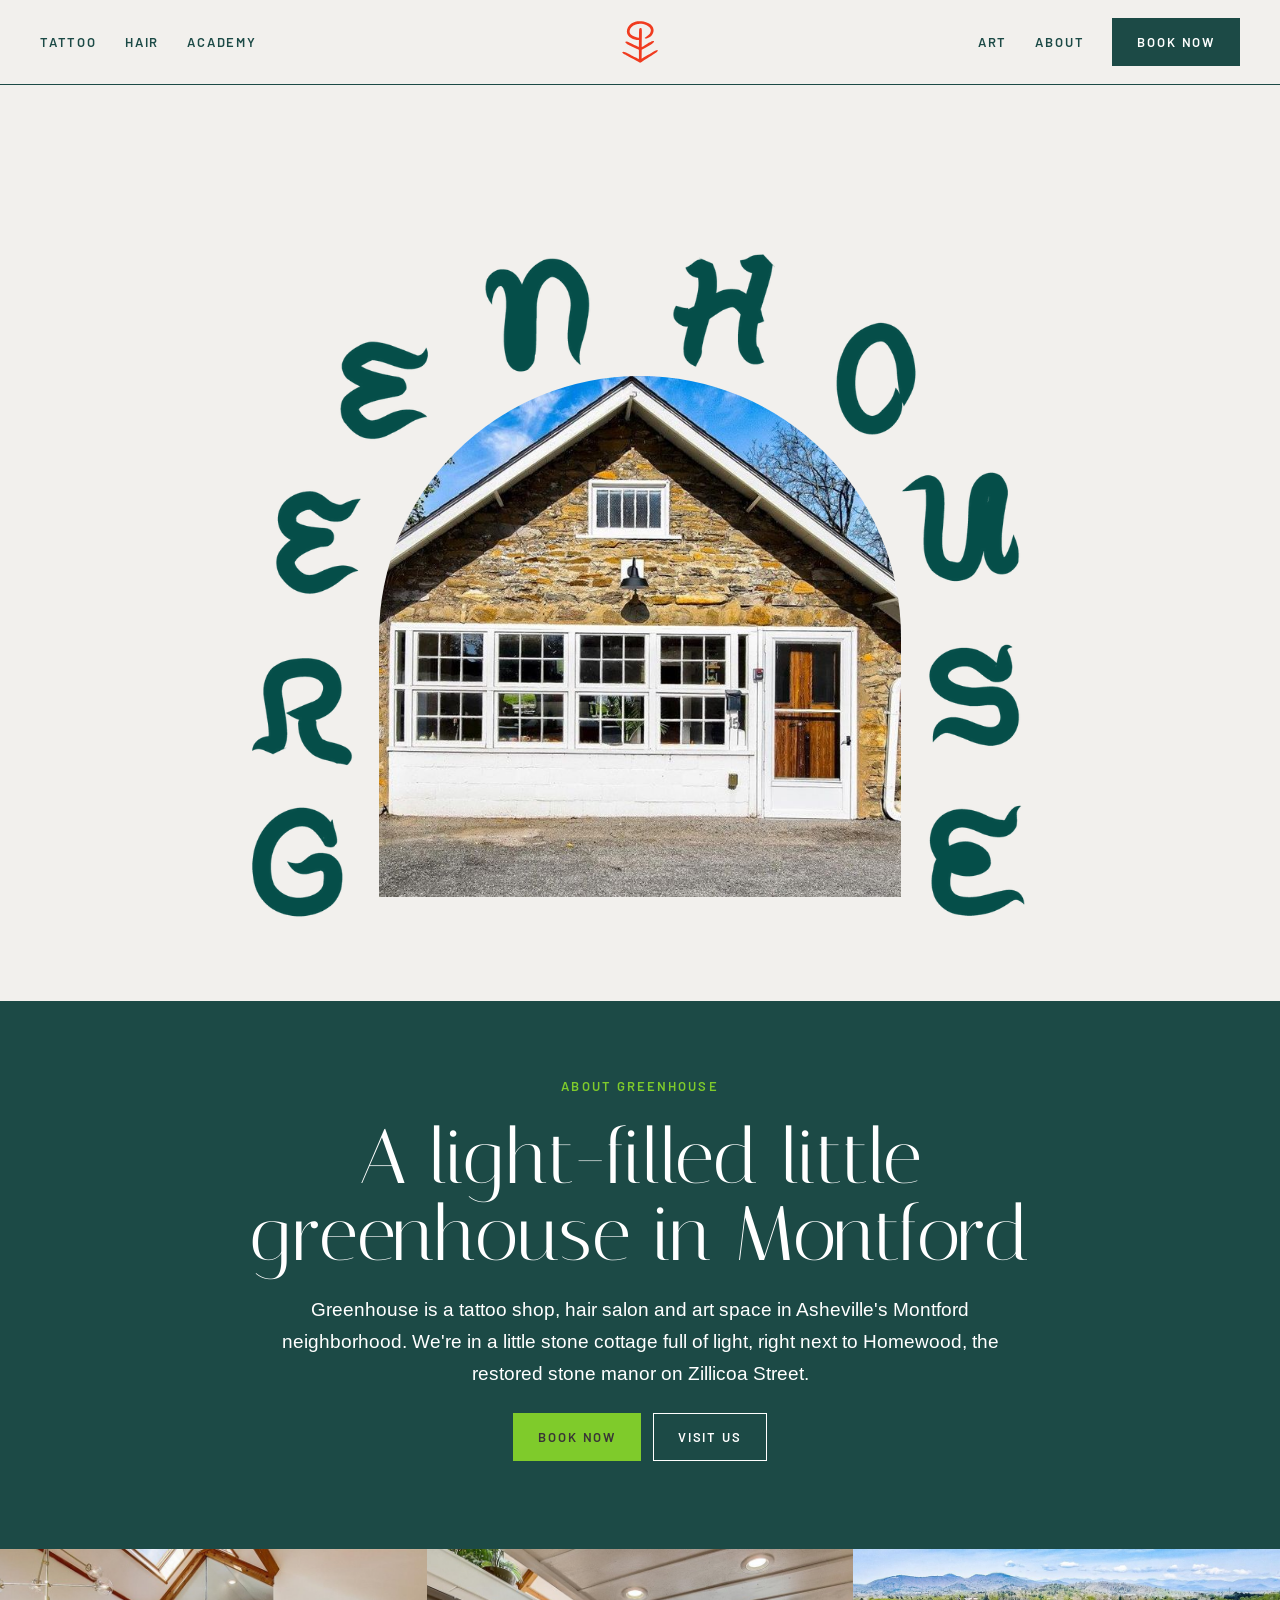
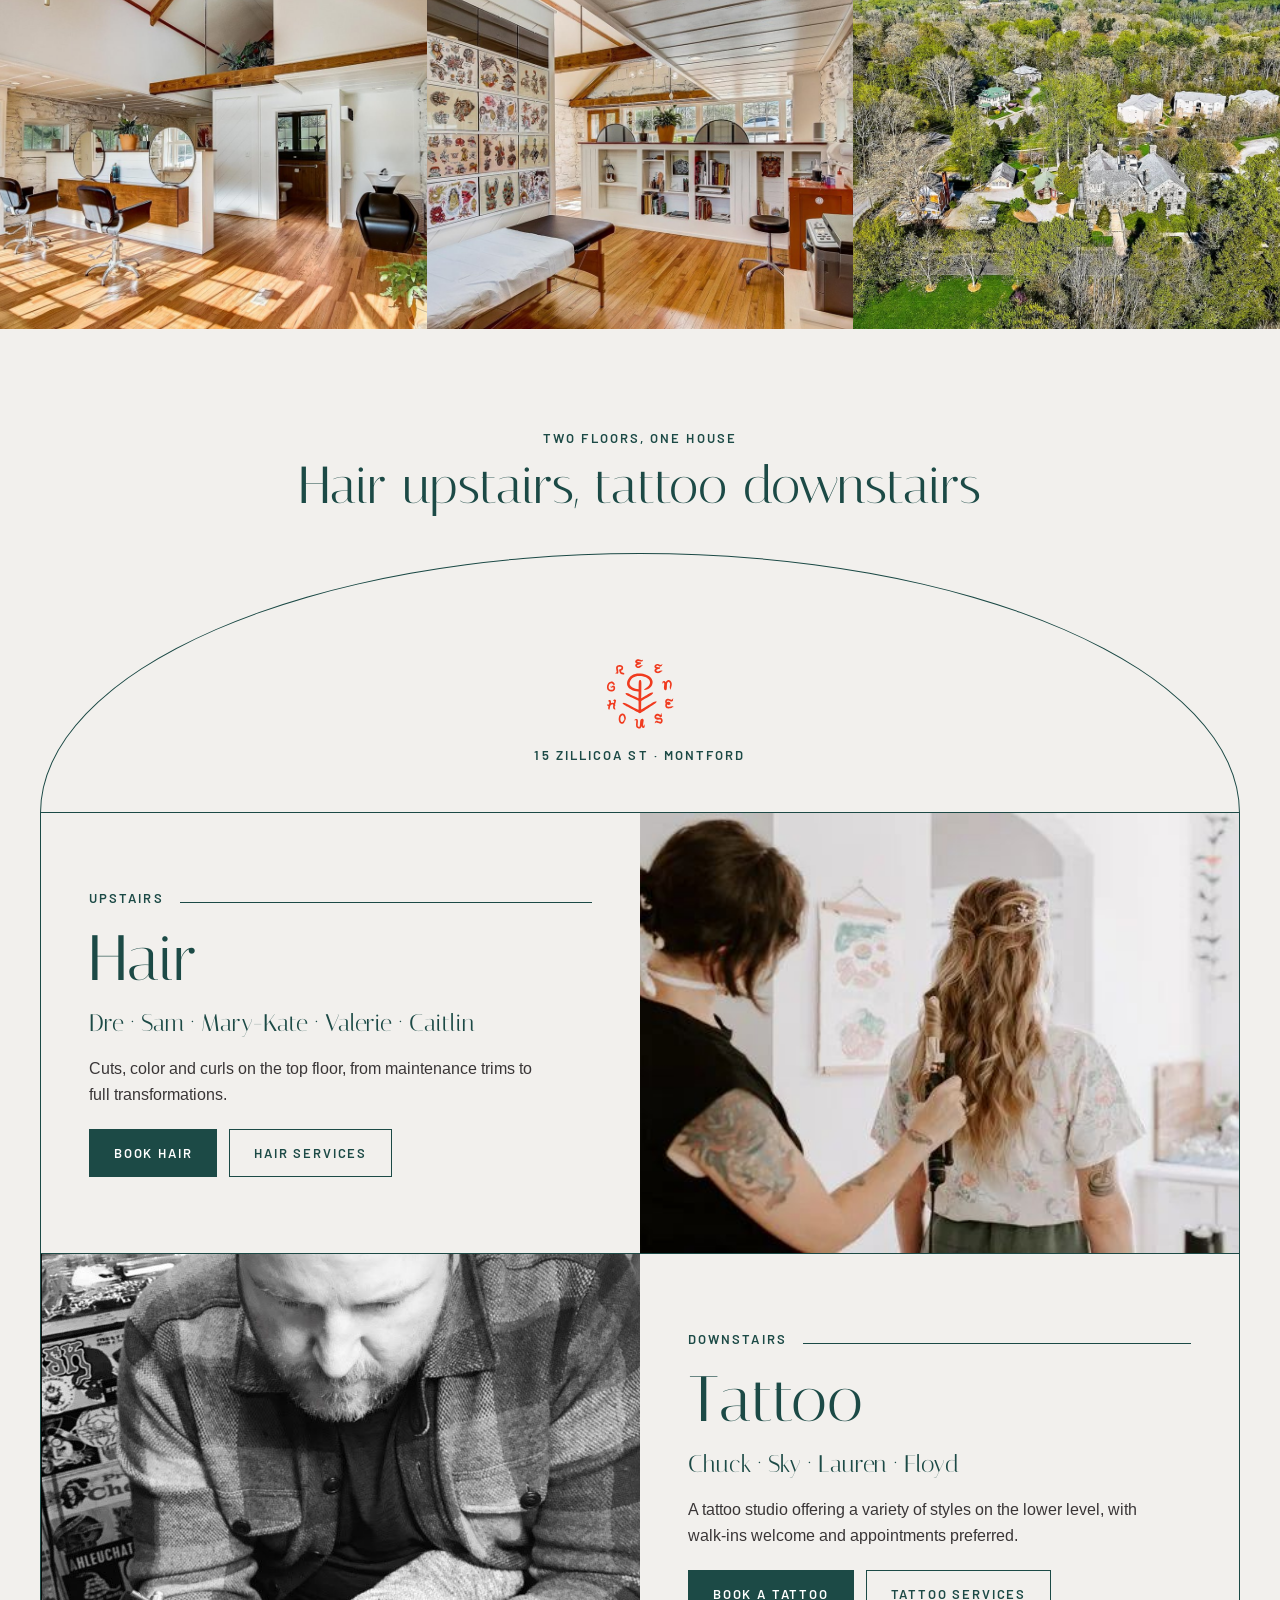
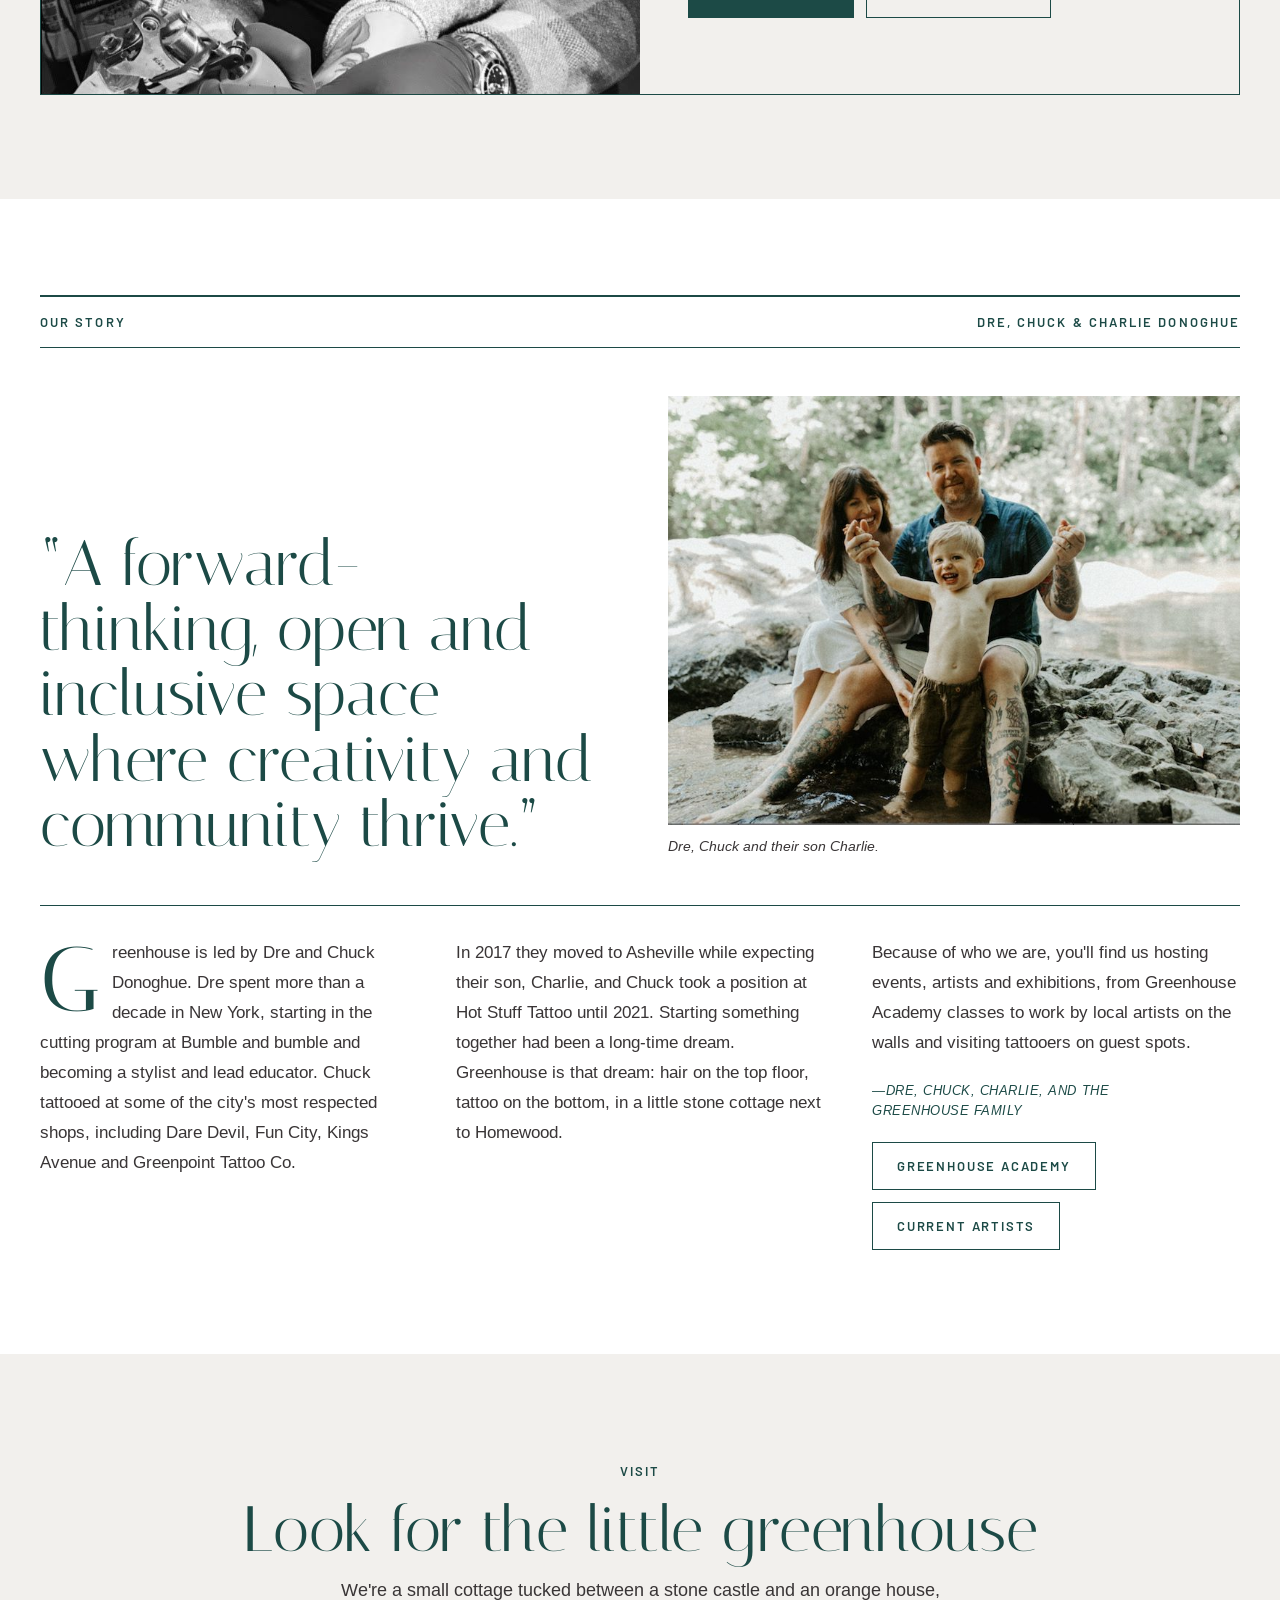
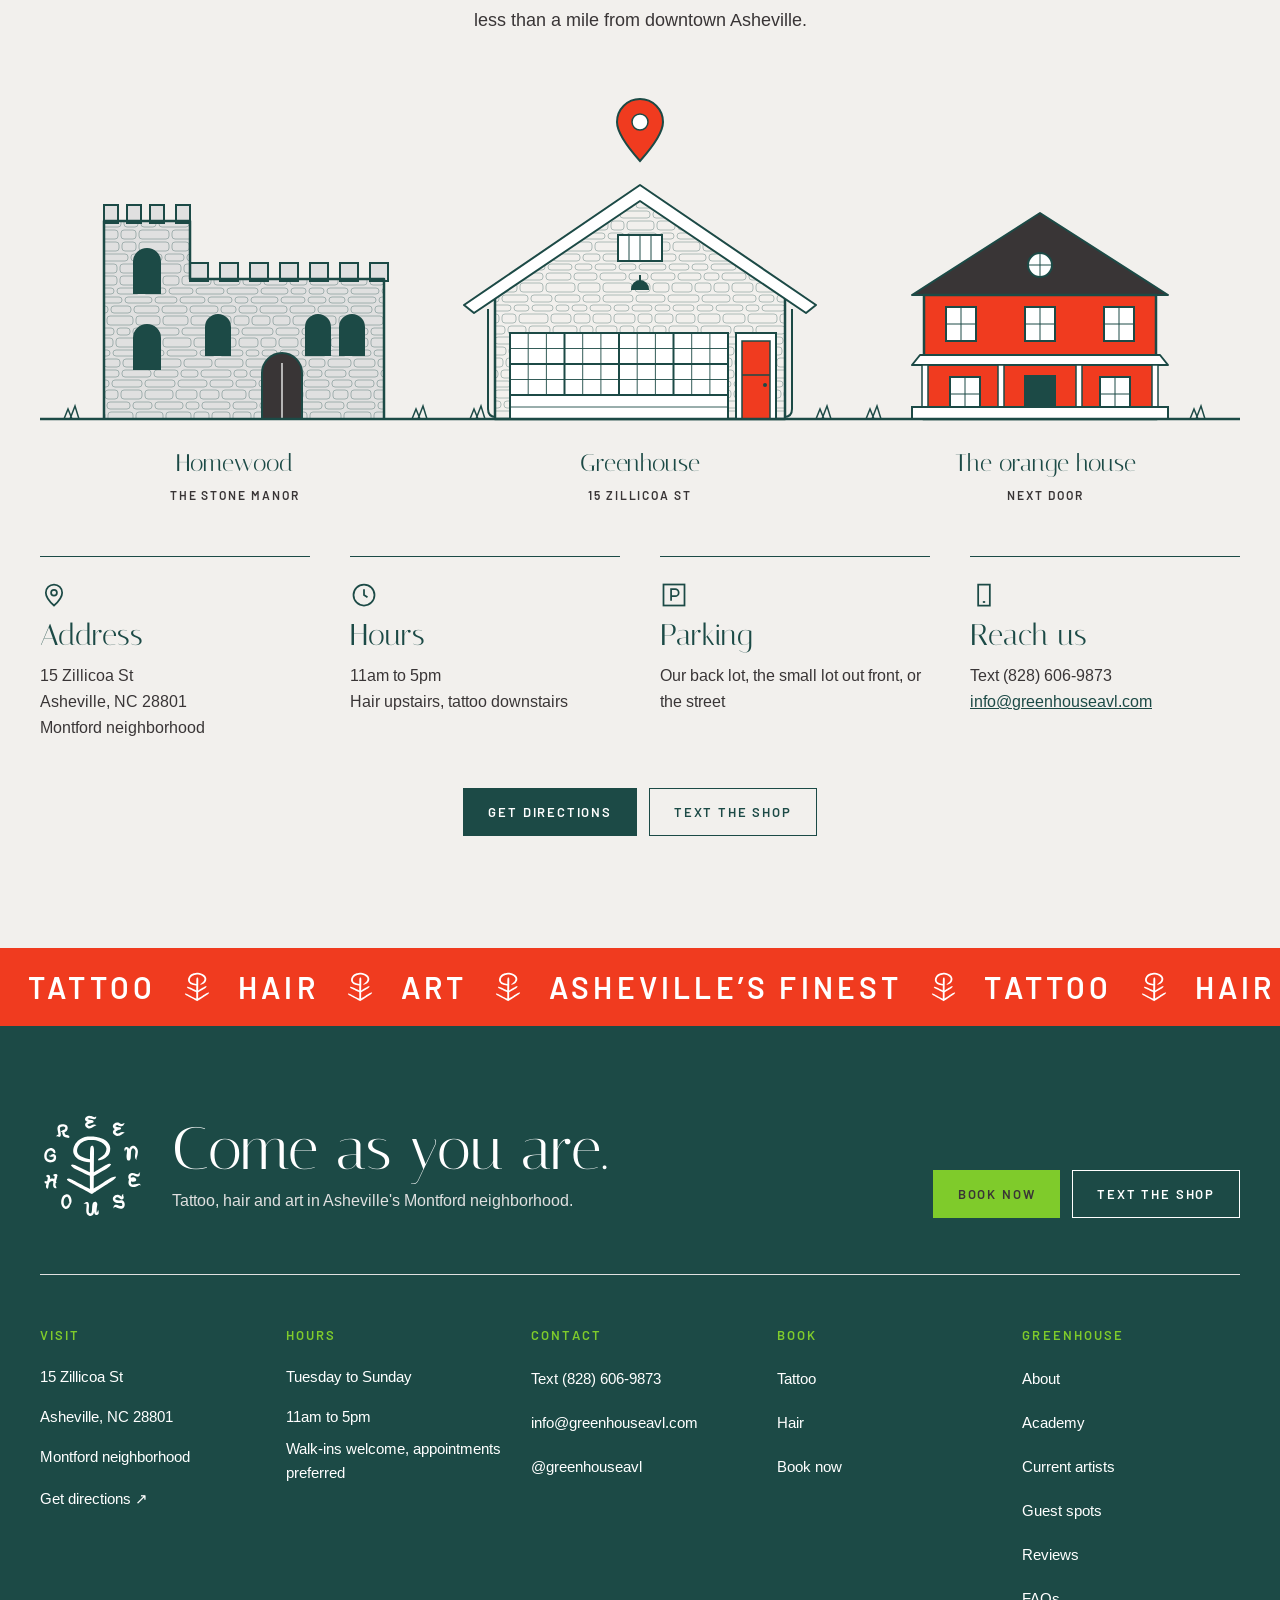
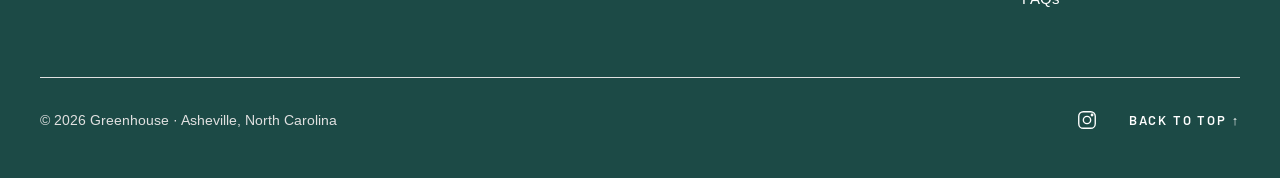
==== commit ba681431: "Polish pass: one footer, button states, working forms, placeholders - Every page shares the homepage" ====
--- a/about.html
+++ b/about.html
@@ -26,7 +26,7 @@
 <a href="index.html" aria-label="Greenhouse home" style="display: block"><img src="images/greenhouse-mark-vermilion.svg" alt="Greenhouse" style="height: 44px; width: auto; display: block"></a>
 <div style="justify-self: end; display: flex; align-items: center; gap: 28px">
 <nav aria-label="More" class="gh-nav" style="display: flex; align-items: center; gap: 28px"><a href="art.html" style="display: inline-flex; align-items: center; min-height: 44px; font-family: Barlow, Arial, sans-serif; font-weight: 600; letter-spacing: 0.14em; text-transform: uppercase; font-size: 13px; text-decoration: none">Art</a><a href="about.html" style="display: inline-flex; align-items: center; min-height: 44px; font-family: Barlow, Arial, sans-serif; font-weight: 600; letter-spacing: 0.14em; text-transform: uppercase; font-size: 13px; text-decoration: none">About</a></nav>
-<a href="book.html" style="display: inline-flex; align-items: center; justify-content: center; min-height: 48px; padding: 0 24px; box-sizing: border-box; font-family: Barlow, Arial, sans-serif; font-weight: 600; font-size: 13px; letter-spacing: 0.14em; text-transform: uppercase; text-decoration: none; white-space: nowrap; cursor: pointer; background: #1C4A46; color: #FFFFFF; border: 1.5px solid #1C4A46" data-book="">Book now</a>
+<a class="gh-btn gh-btn--primary" href="book.html" style="display: inline-flex; align-items: center; justify-content: center; min-height: 48px; padding: 0 24px; box-sizing: border-box; font-family: Barlow, Arial, sans-serif; font-weight: 600; font-size: 13px; letter-spacing: 0.14em; text-transform: uppercase; text-decoration: none; white-space: nowrap; cursor: pointer; background: #1C4A46; color: #FFFFFF; border: 1.5px solid #1C4A46" data-book="">Book now</a>
 </div>
 </div>
 </header>
@@ -43,7 +43,7 @@
 <p style="margin: 0; font-family: Barlow, Arial, sans-serif; font-weight: 600; letter-spacing: 0.16em; text-transform: uppercase; font-size: 13px; color: #7FCB2B">About Greenhouse</p>
 <h1 id="about-heading" style="margin: 0; font-family: Italiana, Georgia, serif; font-weight: 400; font-size: clamp(44px, 6vw, 80px); line-height: 1">A light-filled little greenhouse in Montford</h1>
 <p style="margin: 0; font-size: 19px; line-height: 32px">Greenhouse is a tattoo shop, hair salon and art space in Asheville's Montford neighborhood. We're in a little stone cottage full of light, right next to Homewood, the restored stone manor on Zillicoa Street.</p>
-<div style="display: flex; flex-wrap: wrap; justify-content: center; gap: 12px; padding-top: 4px"><a href="book.html" style="display: inline-flex; align-items: center; justify-content: center; min-height: 48px; padding: 0 24px; box-sizing: border-box; font-family: Barlow, Arial, sans-serif; font-weight: 600; font-size: 13px; letter-spacing: 0.14em; text-transform: uppercase; text-decoration: none; white-space: nowrap; cursor: pointer; background: #7FCB2B; color: #393536; border: 1.5px solid #7FCB2B" data-book="">Book now</a><a href="#visit" style="display: inline-flex; align-items: center; justify-content: center; min-height: 48px; padding: 0 24px; box-sizing: border-box; font-family: Barlow, Arial, sans-serif; font-weight: 600; font-size: 13px; letter-spacing: 0.14em; text-transform: uppercase; text-decoration: none; white-space: nowrap; cursor: pointer; background: transparent; color: #FFFFFF; border: 1.5px solid #FFFFFF">Visit us</a></div>
+<div style="display: flex; flex-wrap: wrap; justify-content: center; gap: 12px; padding-top: 4px"><a class="gh-btn gh-btn--lime" href="book.html" style="display: inline-flex; align-items: center; justify-content: center; min-height: 48px; padding: 0 24px; box-sizing: border-box; font-family: Barlow, Arial, sans-serif; font-weight: 600; font-size: 13px; letter-spacing: 0.14em; text-transform: uppercase; text-decoration: none; white-space: nowrap; cursor: pointer; background: #7FCB2B; color: #393536; border: 1.5px solid #7FCB2B" data-book="">Book now</a><a class="gh-btn gh-btn--outline-light" href="#visit" style="display: inline-flex; align-items: center; justify-content: center; min-height: 48px; padding: 0 24px; box-sizing: border-box; font-family: Barlow, Arial, sans-serif; font-weight: 600; font-size: 13px; letter-spacing: 0.14em; text-transform: uppercase; text-decoration: none; white-space: nowrap; cursor: pointer; background: transparent; color: #FFFFFF; border: 1.5px solid #FFFFFF">Visit us</a></div>
 </div>
 </div>
 </section>
@@ -69,7 +69,7 @@
 <h3 style="margin: 0; font-family: Italiana, Georgia, serif; font-weight: 400; font-size: clamp(48px, 5vw, 72px); line-height: 1">Hair</h3>
 <p style="margin: 0; font-family: Italiana, Georgia, serif; font-weight: 400; font-size: 24px; line-height: 1.35">Dre · Sam · Mary-Kate · Valerie · Caitlin</p>
 <p style="margin: 0; font-size: 16px; line-height: 26px; color: #393536; max-width: 460px">Cuts, color and curls on the top floor, from maintenance trims to full transformations.</p>
-<div style="display: flex; flex-wrap: wrap; gap: 12px; padding-top: 6px"><a href="book.html" style="display: inline-flex; align-items: center; justify-content: center; min-height: 48px; padding: 0 24px; box-sizing: border-box; font-family: Barlow, Arial, sans-serif; font-weight: 600; font-size: 13px; letter-spacing: 0.14em; text-transform: uppercase; text-decoration: none; white-space: nowrap; cursor: pointer; background: #1C4A46; color: #FFFFFF; border: 1.5px solid #1C4A46" data-book="hair">Book hair</a><a href="hair.html" style="display: inline-flex; align-items: center; justify-content: center; min-height: 48px; padding: 0 24px; box-sizing: border-box; font-family: Barlow, Arial, sans-serif; font-weight: 600; font-size: 13px; letter-spacing: 0.14em; text-transform: uppercase; text-decoration: none; white-space: nowrap; cursor: pointer; background: transparent; color: #1C4A46; border: 1.5px solid #1C4A46">Hair services</a></div>
+<div style="display: flex; flex-wrap: wrap; gap: 12px; padding-top: 6px"><a class="gh-btn gh-btn--primary" href="book.html" style="display: inline-flex; align-items: center; justify-content: center; min-height: 48px; padding: 0 24px; box-sizing: border-box; font-family: Barlow, Arial, sans-serif; font-weight: 600; font-size: 13px; letter-spacing: 0.14em; text-transform: uppercase; text-decoration: none; white-space: nowrap; cursor: pointer; background: #1C4A46; color: #FFFFFF; border: 1.5px solid #1C4A46" data-book="hair">Book hair</a><a class="gh-btn gh-btn--outline" href="hair.html" style="display: inline-flex; align-items: center; justify-content: center; min-height: 48px; padding: 0 24px; box-sizing: border-box; font-family: Barlow, Arial, sans-serif; font-weight: 600; font-size: 13px; letter-spacing: 0.14em; text-transform: uppercase; text-decoration: none; white-space: nowrap; cursor: pointer; background: transparent; color: #1C4A46; border: 1.5px solid #1C4A46">Hair services</a></div>
 </div>
 <img src="images/photos/162-DSC_9672.jpg" alt="Styling a client upstairs" style="width: 100%; height: 440px; object-fit: cover; object-position: 50% 30%; display: block">
 </div>
@@ -81,7 +81,7 @@
 <h3 style="margin: 0; font-family: Italiana, Georgia, serif; font-weight: 400; font-size: clamp(48px, 5vw, 72px); line-height: 1">Tattoo</h3>
 <p style="margin: 0; font-family: Italiana, Georgia, serif; font-weight: 400; font-size: 24px; line-height: 1.35">Chuck · Sky · Lauren · Floyd</p>
 <p style="margin: 0; font-size: 16px; line-height: 26px; color: #393536; max-width: 460px">A tattoo studio offering a variety of styles on the lower level, with walk-ins welcome and appointments preferred.</p>
-<div style="display: flex; flex-wrap: wrap; gap: 12px; padding-top: 6px"><a href="book.html" style="display: inline-flex; align-items: center; justify-content: center; min-height: 48px; padding: 0 24px; box-sizing: border-box; font-family: Barlow, Arial, sans-serif; font-weight: 600; font-size: 13px; letter-spacing: 0.14em; text-transform: uppercase; text-decoration: none; white-space: nowrap; cursor: pointer; background: #1C4A46; color: #FFFFFF; border: 1.5px solid #1C4A46" data-book="tattoo">Book a tattoo</a><a href="tattoo.html" style="display: inline-flex; align-items: center; justify-content: center; min-height: 48px; padding: 0 24px; box-sizing: border-box; font-family: Barlow, Arial, sans-serif; font-weight: 600; font-size: 13px; letter-spacing: 0.14em; text-transform: uppercase; text-decoration: none; white-space: nowrap; cursor: pointer; background: transparent; color: #1C4A46; border: 1.5px solid #1C4A46">Tattoo services</a></div>
+<div style="display: flex; flex-wrap: wrap; gap: 12px; padding-top: 6px"><a class="gh-btn gh-btn--primary" href="book.html" style="display: inline-flex; align-items: center; justify-content: center; min-height: 48px; padding: 0 24px; box-sizing: border-box; font-family: Barlow, Arial, sans-serif; font-weight: 600; font-size: 13px; letter-spacing: 0.14em; text-transform: uppercase; text-decoration: none; white-space: nowrap; cursor: pointer; background: #1C4A46; color: #FFFFFF; border: 1.5px solid #1C4A46" data-book="tattoo">Book a tattoo</a><a class="gh-btn gh-btn--outline" href="tattoo.html" style="display: inline-flex; align-items: center; justify-content: center; min-height: 48px; padding: 0 24px; box-sizing: border-box; font-family: Barlow, Arial, sans-serif; font-weight: 600; font-size: 13px; letter-spacing: 0.14em; text-transform: uppercase; text-decoration: none; white-space: nowrap; cursor: pointer; background: transparent; color: #1C4A46; border: 1.5px solid #1C4A46">Tattoo services</a></div>
 </div>
 </div>
 </div>
@@ -106,7 +106,7 @@
 <div style="display: flex; flex-direction: column; gap: 22px">
 <p style="margin: 0; font-size: 17px; line-height: 30px; color: #393536">Because of who we are, you'll find us hosting events, artists and exhibitions, from Greenhouse Academy classes to work by local artists on the walls and visiting tattooers on guest spots.</p>
 <p style="margin: 0; font-style: italic; font-size: 13px; line-height: 20px; letter-spacing: 0.04em; text-transform: uppercase; color: #1C4A46">—Dre, Chuck, Charlie, and the Greenhouse family</p>
-<div style="display: flex; flex-wrap: wrap; gap: 12px"><a href="academy.html" style="display: inline-flex; align-items: center; justify-content: center; min-height: 48px; padding: 0 24px; box-sizing: border-box; font-family: Barlow, Arial, sans-serif; font-weight: 600; font-size: 13px; letter-spacing: 0.14em; text-transform: uppercase; text-decoration: none; white-space: nowrap; cursor: pointer; background: transparent; color: #1C4A46; border: 1.5px solid #1C4A46">Greenhouse Academy</a><a href="art.html" style="display: inline-flex; align-items: center; justify-content: center; min-height: 48px; padding: 0 24px; box-sizing: border-box; font-family: Barlow, Arial, sans-serif; font-weight: 600; font-size: 13px; letter-spacing: 0.14em; text-transform: uppercase; text-decoration: none; white-space: nowrap; cursor: pointer; background: transparent; color: #1C4A46; border: 1.5px solid #1C4A46">Current artists</a></div>
+<div style="display: flex; flex-wrap: wrap; gap: 12px"><a class="gh-btn gh-btn--outline" href="academy.html" style="display: inline-flex; align-items: center; justify-content: center; min-height: 48px; padding: 0 24px; box-sizing: border-box; font-family: Barlow, Arial, sans-serif; font-weight: 600; font-size: 13px; letter-spacing: 0.14em; text-transform: uppercase; text-decoration: none; white-space: nowrap; cursor: pointer; background: transparent; color: #1C4A46; border: 1.5px solid #1C4A46">Greenhouse Academy</a><a class="gh-btn gh-btn--outline" href="art.html" style="display: inline-flex; align-items: center; justify-content: center; min-height: 48px; padding: 0 24px; box-sizing: border-box; font-family: Barlow, Arial, sans-serif; font-weight: 600; font-size: 13px; letter-spacing: 0.14em; text-transform: uppercase; text-decoration: none; white-space: nowrap; cursor: pointer; background: transparent; color: #1C4A46; border: 1.5px solid #1C4A46">Current artists</a></div>
 </div>
 </div>
 </div>
@@ -146,7 +146,7 @@
 <p style="margin: 0; font-size: 16px; line-height: 26px; color: #393536">Text (828) 606-9873<br><a href="mailto:info@greenhouseavl.com">info@greenhouseavl.com</a></p>
 </div>
 </div>
-<div style="display: flex; flex-wrap: wrap; justify-content: center; gap: 12px"><a href="https://www.google.com/maps/search/?api=1&amp;query=Greenhouse+15+Zillicoa+St+Asheville+NC" target="_blank" rel="noopener" style="display: inline-flex; align-items: center; justify-content: center; min-height: 48px; padding: 0 24px; box-sizing: border-box; font-family: Barlow, Arial, sans-serif; font-weight: 600; font-size: 13px; letter-spacing: 0.14em; text-transform: uppercase; text-decoration: none; white-space: nowrap; cursor: pointer; background: #1C4A46; color: #FFFFFF; border: 1.5px solid #1C4A46">Get directions</a><a href="sms:+18286069873" style="display: inline-flex; align-items: center; justify-content: center; min-height: 48px; padding: 0 24px; box-sizing: border-box; font-family: Barlow, Arial, sans-serif; font-weight: 600; font-size: 13px; letter-spacing: 0.14em; text-transform: uppercase; text-decoration: none; white-space: nowrap; cursor: pointer; background: transparent; color: #1C4A46; border: 1.5px solid #1C4A46">Text the shop</a></div>
+<div style="display: flex; flex-wrap: wrap; justify-content: center; gap: 12px"><a class="gh-btn gh-btn--primary" href="https://www.google.com/maps/search/?api=1&amp;query=Greenhouse+15+Zillicoa+St+Asheville+NC" target="_blank" rel="noopener" style="display: inline-flex; align-items: center; justify-content: center; min-height: 48px; padding: 0 24px; box-sizing: border-box; font-family: Barlow, Arial, sans-serif; font-weight: 600; font-size: 13px; letter-spacing: 0.14em; text-transform: uppercase; text-decoration: none; white-space: nowrap; cursor: pointer; background: #1C4A46; color: #FFFFFF; border: 1.5px solid #1C4A46">Get directions</a><a class="gh-btn gh-btn--outline" href="sms:+18286069873" style="display: inline-flex; align-items: center; justify-content: center; min-height: 48px; padding: 0 24px; box-sizing: border-box; font-family: Barlow, Arial, sans-serif; font-weight: 600; font-size: 13px; letter-spacing: 0.14em; text-transform: uppercase; text-decoration: none; white-space: nowrap; cursor: pointer; background: transparent; color: #1C4A46; border: 1.5px solid #1C4A46">Text the shop</a></div>
 </div>
 </section>
 
@@ -165,16 +165,16 @@
 </div>
 </div>
 <div style="display: flex; flex-wrap: wrap; gap: 12px">
-<a href="book.html" style="display: inline-flex; align-items: center; justify-content: center; min-height: 48px; padding: 0 24px; box-sizing: border-box; font-family: Barlow, Arial, sans-serif; font-weight: 600; font-size: 13px; letter-spacing: 0.14em; text-transform: uppercase; text-decoration: none; white-space: nowrap; cursor: pointer; background: #7FCB2B; color: #393536; border: 1.5px solid #7FCB2B" data-book="">Book now</a>
-<a href="sms:+18286069873" style="display: inline-flex; align-items: center; justify-content: center; min-height: 48px; padding: 0 24px; box-sizing: border-box; font-family: Barlow, Arial, sans-serif; font-weight: 600; font-size: 13px; letter-spacing: 0.14em; text-transform: uppercase; text-decoration: none; white-space: nowrap; cursor: pointer; background: transparent; color: #FFFFFF; border: 1.5px solid #FFFFFF">Text the shop</a>
+<a class="gh-btn gh-btn--lime" href="book.html" style="display: inline-flex; align-items: center; justify-content: center; min-height: 48px; padding: 0 24px; box-sizing: border-box; font-family: Barlow, Arial, sans-serif; font-weight: 600; font-size: 13px; letter-spacing: 0.14em; text-transform: uppercase; text-decoration: none; white-space: nowrap; cursor: pointer; background: #7FCB2B; color: #393536; border: 1.5px solid #7FCB2B" data-book="">Book now</a>
+<a class="gh-btn gh-btn--outline-light" href="sms:+18286069873" style="display: inline-flex; align-items: center; justify-content: center; min-height: 48px; padding: 0 24px; box-sizing: border-box; font-family: Barlow, Arial, sans-serif; font-weight: 600; font-size: 13px; letter-spacing: 0.14em; text-transform: uppercase; text-decoration: none; white-space: nowrap; cursor: pointer; background: transparent; color: #FFFFFF; border: 1.5px solid #FFFFFF">Text the shop</a>
 </div>
 </div>
 <div style="display: grid; grid-template-columns: repeat(auto-fit, minmax(min(100%, 140px), 1fr)); gap: 36px 28px; padding-top: 48px; border-top: 1px solid #E0E0E0; font-size: 15px; line-height: 24px; overflow-wrap: anywhere">
-<div style="display: flex; flex-direction: column; gap: 4px"><p style="margin: 0 0 10px; font-family: Barlow, Arial, sans-serif; font-weight: 600; letter-spacing: 0.16em; text-transform: uppercase; font-size: 13px; color: #7FCB2B">Visit</p><span style="display: inline-flex; align-items: center; min-height: 32px">15 Zillicoa St</span><span style="display: inline-flex; align-items: center; min-height: 32px">Asheville, NC 28801</span><span style="display: inline-flex; align-items: center; min-height: 32px">Montford neighborhood</span><a href="https://www.google.com/maps/search/?api=1&amp;query=Greenhouse+15+Zillicoa+St+Asheville+NC" target="_blank" rel="noopener" style="color: #FFFFFF; text-decoration: none; display: inline-flex; align-items: center; min-height: 32px">Get directions ↗</a></div>
-<div style="display: flex; flex-direction: column; gap: 4px"><p style="margin: 0 0 10px; font-family: Barlow, Arial, sans-serif; font-weight: 600; letter-spacing: 0.16em; text-transform: uppercase; font-size: 13px; color: #7FCB2B">Hours</p><span style="display: inline-flex; align-items: center; min-height: 32px">11am to 5pm</span><span style="display: inline-flex; align-items: center; min-height: 32px">Walk-ins welcome;</span><span style="display: inline-flex; align-items: center; min-height: 32px">appointments preferred</span></div>
-<div style="display: flex; flex-direction: column; gap: 4px"><p style="margin: 0 0 10px; font-family: Barlow, Arial, sans-serif; font-weight: 600; letter-spacing: 0.16em; text-transform: uppercase; font-size: 13px; color: #7FCB2B">Contact</p><a href="sms:+18286069873" style="color: #FFFFFF; text-decoration: none; display: inline-flex; align-items: center; min-height: 32px">Text (828) 606-9873</a><a href="mailto:info@greenhouseavl.com" style="color: #FFFFFF; text-decoration: none; display: inline-flex; align-items: center; min-height: 32px">info@greenhouseavl.com</a><a href="https://www.instagram.com/greenhouseavl/" target="_blank" rel="noopener" style="color: #FFFFFF; text-decoration: none; display: inline-flex; align-items: center; min-height: 32px">@greenhouseavl</a></div>
-<div style="display: flex; flex-direction: column; gap: 4px"><p style="margin: 0 0 10px; font-family: Barlow, Arial, sans-serif; font-weight: 600; letter-spacing: 0.16em; text-transform: uppercase; font-size: 13px; color: #7FCB2B">Book</p><a href="tattoo.html" style="color: #FFFFFF; text-decoration: none; display: inline-flex; align-items: center; min-height: 32px">Tattoo</a><a href="hair.html" style="color: #FFFFFF; text-decoration: none; display: inline-flex; align-items: center; min-height: 32px">Hair</a><a href="book.html" style="color: #FFFFFF; text-decoration: none; display: inline-flex; align-items: center; min-height: 32px" data-book="">Book now</a></div>
-<div style="display: flex; flex-direction: column; gap: 4px"><p style="margin: 0 0 10px; font-family: Barlow, Arial, sans-serif; font-weight: 600; letter-spacing: 0.16em; text-transform: uppercase; font-size: 13px; color: #7FCB2B">Greenhouse</p><a href="about.html" style="color: #FFFFFF; text-decoration: none; display: inline-flex; align-items: center; min-height: 32px">About</a><a href="academy.html" style="color: #FFFFFF; text-decoration: none; display: inline-flex; align-items: center; min-height: 32px">Academy</a><a href="art.html" style="color: #FFFFFF; text-decoration: none; display: inline-flex; align-items: center; min-height: 32px">Current artists</a><a href="guest-spots.html" style="color: #FFFFFF; text-decoration: none; display: inline-flex; align-items: center; min-height: 32px">Guest spots</a><a href="reviews.html" style="color: #FFFFFF; text-decoration: none; display: inline-flex; align-items: center; min-height: 32px">Reviews</a><a href="faqs.html" style="color: #FFFFFF; text-decoration: none; display: inline-flex; align-items: center; min-height: 32px">FAQs</a></div>
+<div style="display: flex; flex-direction: column; gap: 0"><p style="margin: 0 0 10px; font-family: Barlow, Arial, sans-serif; font-weight: 600; letter-spacing: 0.16em; text-transform: uppercase; font-size: 13px; color: #7FCB2B">Visit</p><span style="display: inline-flex; align-items: center; min-height: 40px">15 Zillicoa St</span><span style="display: inline-flex; align-items: center; min-height: 40px">Asheville, NC 28801</span><span style="display: inline-flex; align-items: center; min-height: 40px">Montford neighborhood</span><a href="https://www.google.com/maps/search/?api=1&amp;query=Greenhouse+15+Zillicoa+St+Asheville+NC" target="_blank" rel="noopener" style="color: #FFFFFF; text-decoration: none; display: inline-flex; align-items: center; min-height: 44px">Get directions ↗</a></div>
+<div style="display: flex; flex-direction: column; gap: 0"><p style="margin: 0 0 10px; font-family: Barlow, Arial, sans-serif; font-weight: 600; letter-spacing: 0.16em; text-transform: uppercase; font-size: 13px; color: #7FCB2B">Hours</p><span style="display: inline-flex; align-items: center; min-height: 40px">Tuesday to Sunday</span><span style="display: inline-flex; align-items: center; min-height: 40px">11am to 5pm</span><span style="display: inline-flex; align-items: center; min-height: 40px">Walk-ins welcome, appointments preferred</span></div>
+<div class="gh-foot-contact" style="display: flex; flex-direction: column; gap: 0"><p style="margin: 0 0 10px; font-family: Barlow, Arial, sans-serif; font-weight: 600; letter-spacing: 0.16em; text-transform: uppercase; font-size: 13px; color: #7FCB2B">Contact</p><a href="sms:+18286069873" style="color: #FFFFFF; text-decoration: none; display: inline-flex; align-items: center; min-height: 44px">Text (828) 606-9873</a><a href="mailto:info@greenhouseavl.com" style="color: #FFFFFF; text-decoration: none; display: inline-flex; align-items: center; min-height: 44px">info@greenhouseavl.com</a><a href="https://www.instagram.com/greenhouseavl" style="color: #FFFFFF; text-decoration: none; display: inline-flex; align-items: center; min-height: 44px">@greenhouseavl</a></div>
+<div style="display: flex; flex-direction: column; gap: 0"><p style="margin: 0 0 10px; font-family: Barlow, Arial, sans-serif; font-weight: 600; letter-spacing: 0.16em; text-transform: uppercase; font-size: 13px; color: #7FCB2B">Book</p><a href="tattoo.html" style="color: #FFFFFF; text-decoration: none; display: inline-flex; align-items: center; min-height: 44px">Tattoo</a><a href="hair.html" style="color: #FFFFFF; text-decoration: none; display: inline-flex; align-items: center; min-height: 44px">Hair</a><a href="book.html" style="color: #FFFFFF; text-decoration: none; display: inline-flex; align-items: center; min-height: 44px" data-book="">Book now</a></div>
+<div style="display: flex; flex-direction: column; gap: 0"><p style="margin: 0 0 10px; font-family: Barlow, Arial, sans-serif; font-weight: 600; letter-spacing: 0.16em; text-transform: uppercase; font-size: 13px; color: #7FCB2B">Greenhouse</p><a href="about.html" style="color: #FFFFFF; text-decoration: none; display: inline-flex; align-items: center; min-height: 44px">About</a><a href="academy.html" style="color: #FFFFFF; text-decoration: none; display: inline-flex; align-items: center; min-height: 44px">Academy</a><a href="art.html" style="color: #FFFFFF; text-decoration: none; display: inline-flex; align-items: center; min-height: 44px">Current artists</a><a href="guest-spots.html" style="color: #FFFFFF; text-decoration: none; display: inline-flex; align-items: center; min-height: 44px">Guest spots</a><a href="reviews.html" style="color: #FFFFFF; text-decoration: none; display: inline-flex; align-items: center; min-height: 44px">Reviews</a><a href="faqs.html" style="color: #FFFFFF; text-decoration: none; display: inline-flex; align-items: center; min-height: 44px">FAQs</a></div>
 </div>
 <div style="display: flex; flex-wrap: wrap; justify-content: space-between; align-items: center; gap: 12px 24px; padding-top: 20px; border-top: 1px solid #E0E0E0; font-size: 14px; line-height: 22px; color: #E0E0E0">
 <span>© 2026 Greenhouse · Asheville, North Carolina</span>
@@ -186,8 +186,8 @@
 </div>
 </footer>
 <div class="gh-mbar gh-dark" style="display: none; position: sticky; bottom: 0; z-index: 30; gap: 8px; padding: 10px 16px calc(10px + env(safe-area-inset-bottom)); background: #1C4A46; border-top: 1px solid rgba(255, 255, 255, 0.25)">
-<a href="book.html" data-book="" style="display: inline-flex; align-items: center; justify-content: center; min-height: 48px; padding: 0 24px; box-sizing: border-box; font-family: Barlow, Arial, sans-serif; font-weight: 600; font-size: 13px; letter-spacing: 0.14em; text-transform: uppercase; text-decoration: none; white-space: nowrap; cursor: pointer; background: #7FCB2B; color: #393536; border: 1.5px solid #7FCB2B; flex: 1 1 0">Book</a>
-<a href="sms:+18286069873" style="display: inline-flex; align-items: center; justify-content: center; min-height: 48px; padding: 0 24px; box-sizing: border-box; font-family: Barlow, Arial, sans-serif; font-weight: 600; font-size: 13px; letter-spacing: 0.14em; text-transform: uppercase; text-decoration: none; white-space: nowrap; cursor: pointer; background: transparent; color: #FFFFFF; border: 1.5px solid #FFFFFF; flex: 1 1 0">Text the shop</a>
+<a class="gh-btn gh-btn--lime" href="book.html" data-book="" style="display: inline-flex; align-items: center; justify-content: center; min-height: 48px; padding: 0 24px; box-sizing: border-box; font-family: Barlow, Arial, sans-serif; font-weight: 600; font-size: 13px; letter-spacing: 0.14em; text-transform: uppercase; text-decoration: none; white-space: nowrap; cursor: pointer; background: #7FCB2B; color: #393536; border: 1.5px solid #7FCB2B; flex: 1 1 0">Book</a>
+<a class="gh-btn gh-btn--outline-light" href="sms:+18286069873" style="display: inline-flex; align-items: center; justify-content: center; min-height: 48px; padding: 0 24px; box-sizing: border-box; font-family: Barlow, Arial, sans-serif; font-weight: 600; font-size: 13px; letter-spacing: 0.14em; text-transform: uppercase; text-decoration: none; white-space: nowrap; cursor: pointer; background: transparent; color: #FFFFFF; border: 1.5px solid #FFFFFF; flex: 1 1 0">Text the shop</a>
 </div>
 
 </div>
--- a/css/site.css
+++ b/css/site.css
@@ -28,3 +28,27 @@
   .gh-artists h3{font-size:22px !important}
   .gh-artists a[data-book],.gh-artists a[target]{white-space:normal !important;text-align:center;padding:8px 10px !important;line-height:1.3;width:100%;letter-spacing:.1em !important}
 }
+
+/* Button states. Buttons keep their inline look; these add hover, press and disabled feedback. */
+.gh-btn{transition:background-color .16s ease-out,color .16s ease-out,border-color .16s ease-out}
+.gh-btn:active{transform:translateY(1px)}
+.gh-btn[disabled]{opacity:.55;cursor:not-allowed}
+.gh-btn--primary:hover{background:#393536 !important;border-color:#393536 !important;color:#FFFFFF !important}
+.gh-btn--outline:hover{background:#1C4A46 !important;color:#FFFFFF !important}
+.gh-btn--outline-light:hover{background:#FFFFFF !important;color:#1C4A46 !important}
+.gh-btn--lime:hover{background:#FFFFFF !important;border-color:#FFFFFF !important;color:#393536 !important}
+@media (prefers-reduced-motion: reduce){.gh-btn{transition:none}.gh-btn:active{transform:none}}
+
+/* Text links in the header, menu and footer */
+.gh-nav a:hover,.gh-menu-panel a:hover,footer a:hover{text-decoration:underline !important;text-decoration-thickness:1px;text-underline-offset:6px}
+footer a:hover{color:#FFFFFF}
+
+/* Forms */
+input[aria-invalid="true"],textarea[aria-invalid="true"]{border-color:#F03B1F !important}
+.gh-form-status{grid-column:1 / -1;flex-basis:100%;margin:0;padding:12px 16px;background:#E0E0E0;color:#393536;font-size:15px;line-height:24px}
+.gh-form-status.is-error{background:#ECCCC4}
+.gh-form-status a{color:#1C4A46}
+
+/* Card text links get a full-size tap area on phones */
+@media (max-width: 640px){.gh-artists a:not(.gh-btn){display:inline-flex;align-items:center;min-height:44px}}
+@media (max-width: 900px){a[href*="instagram.com"]:not(.gh-btn){display:inline-flex;align-items:center;min-height:44px}}
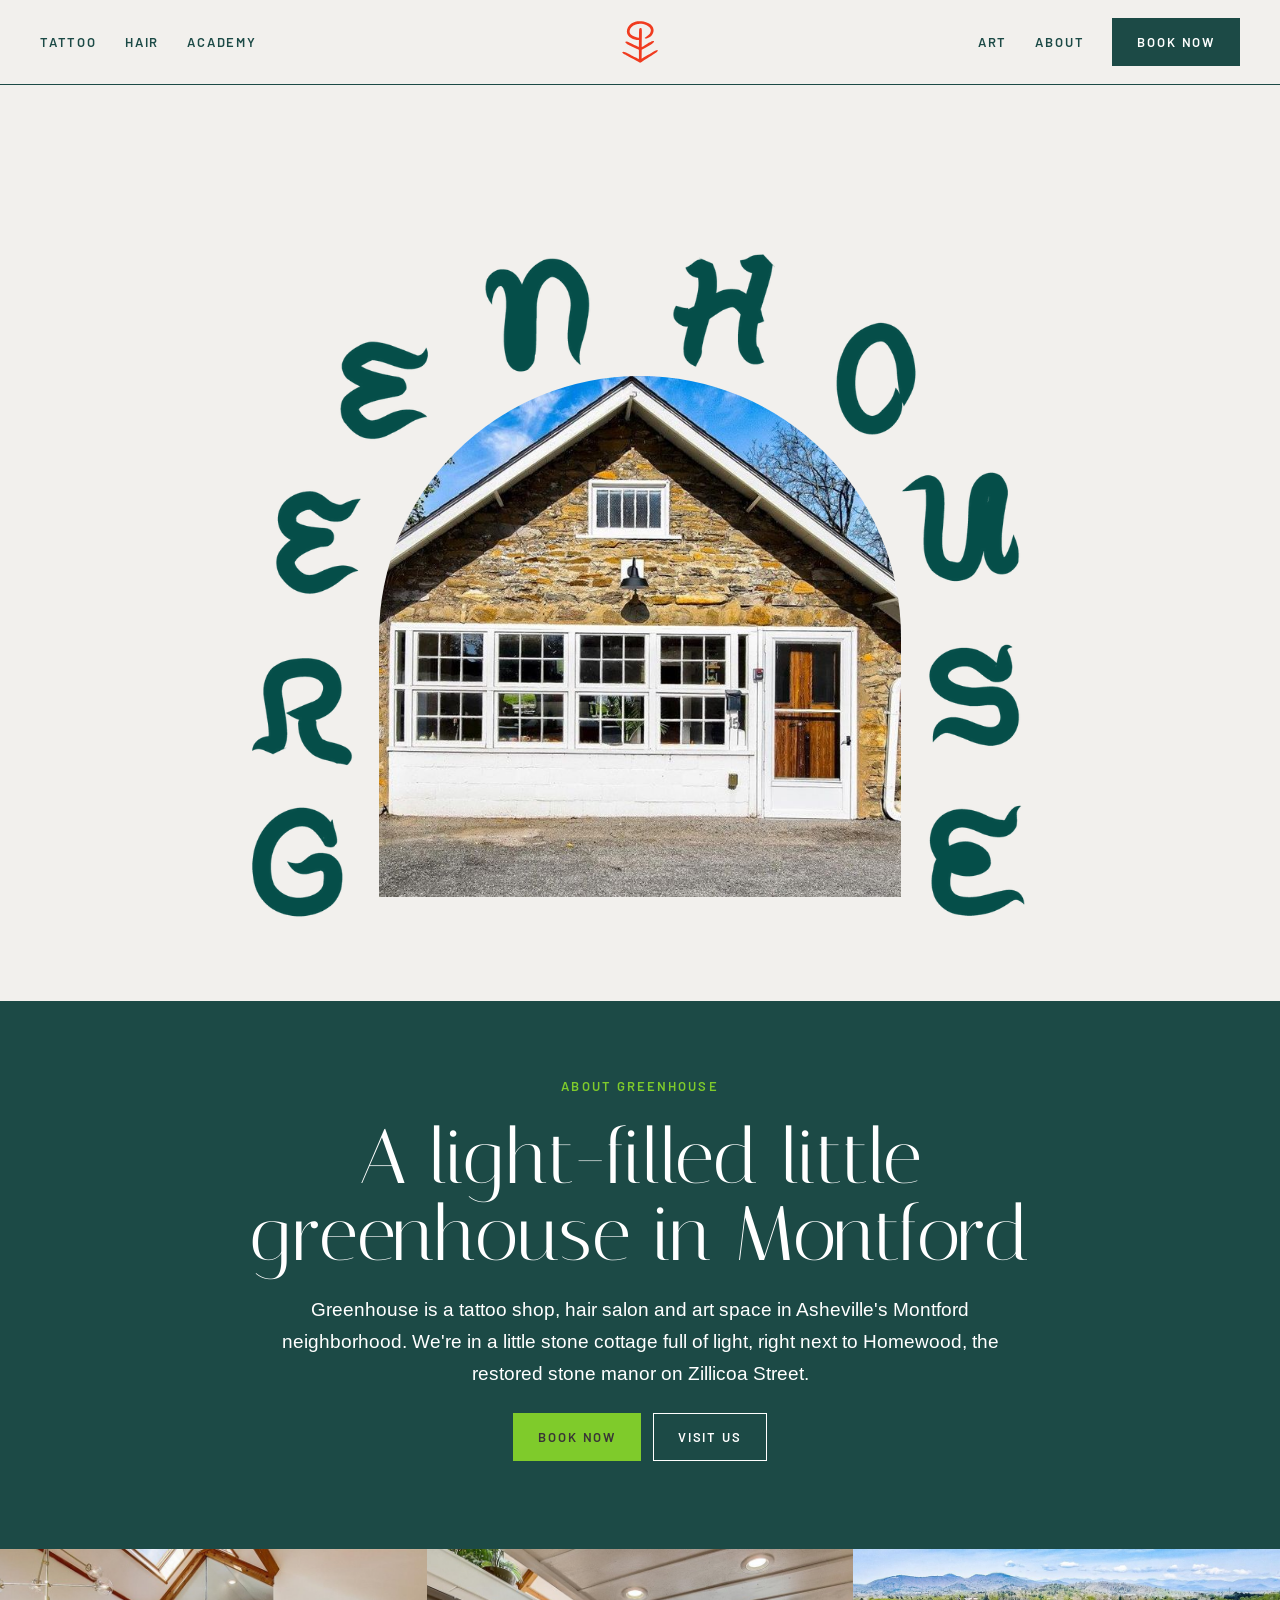
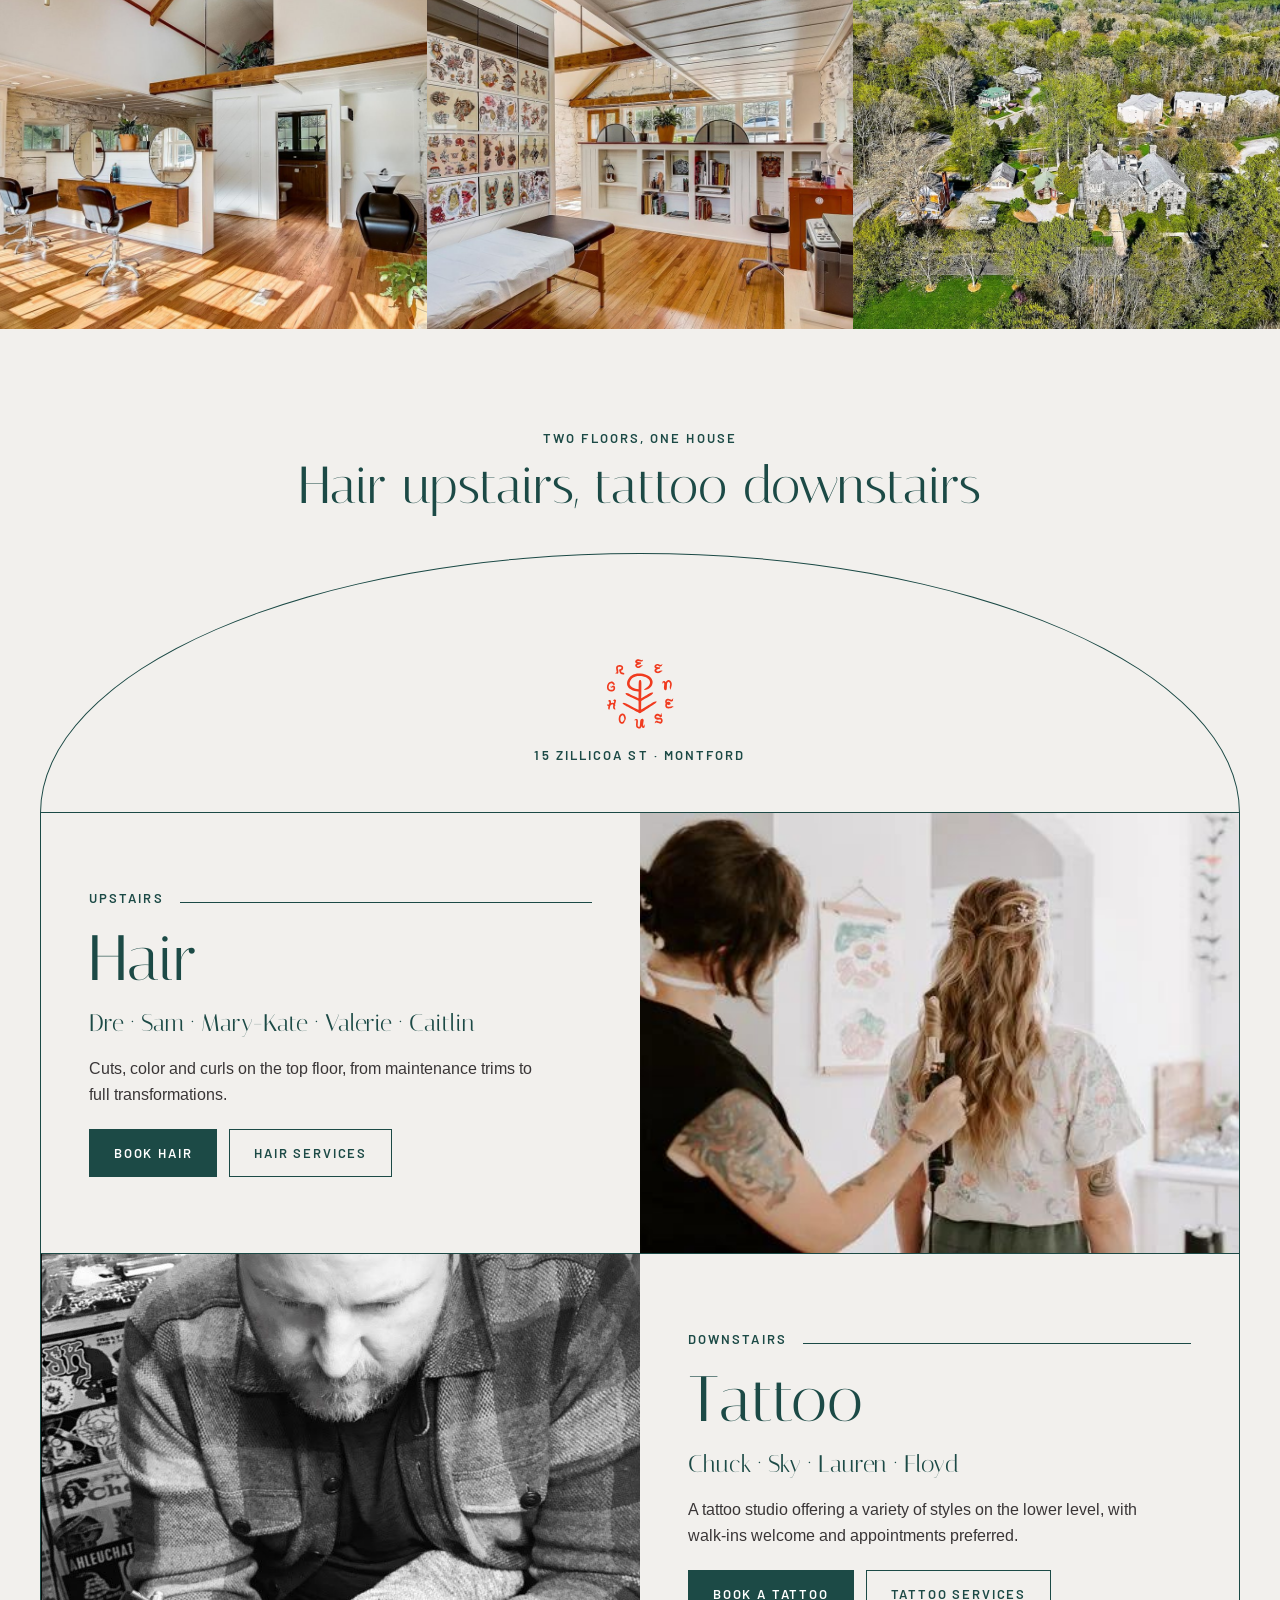
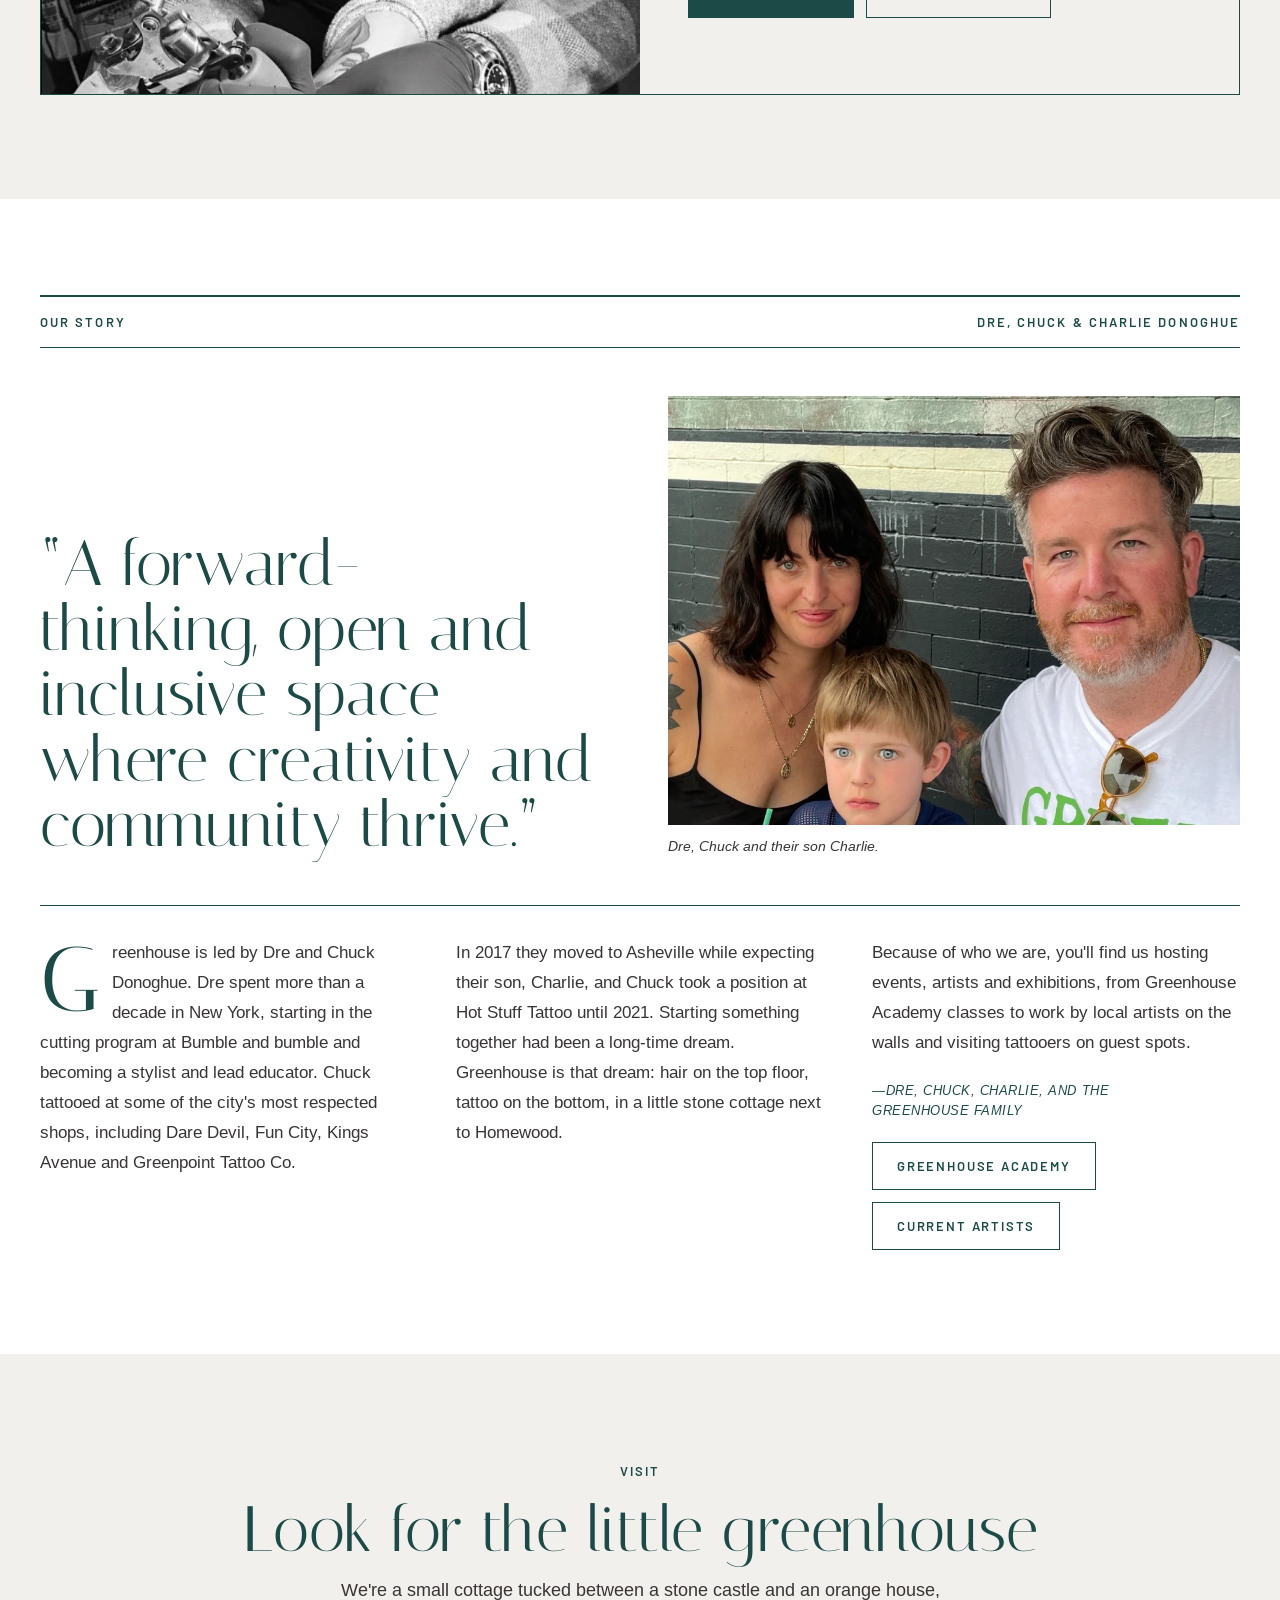
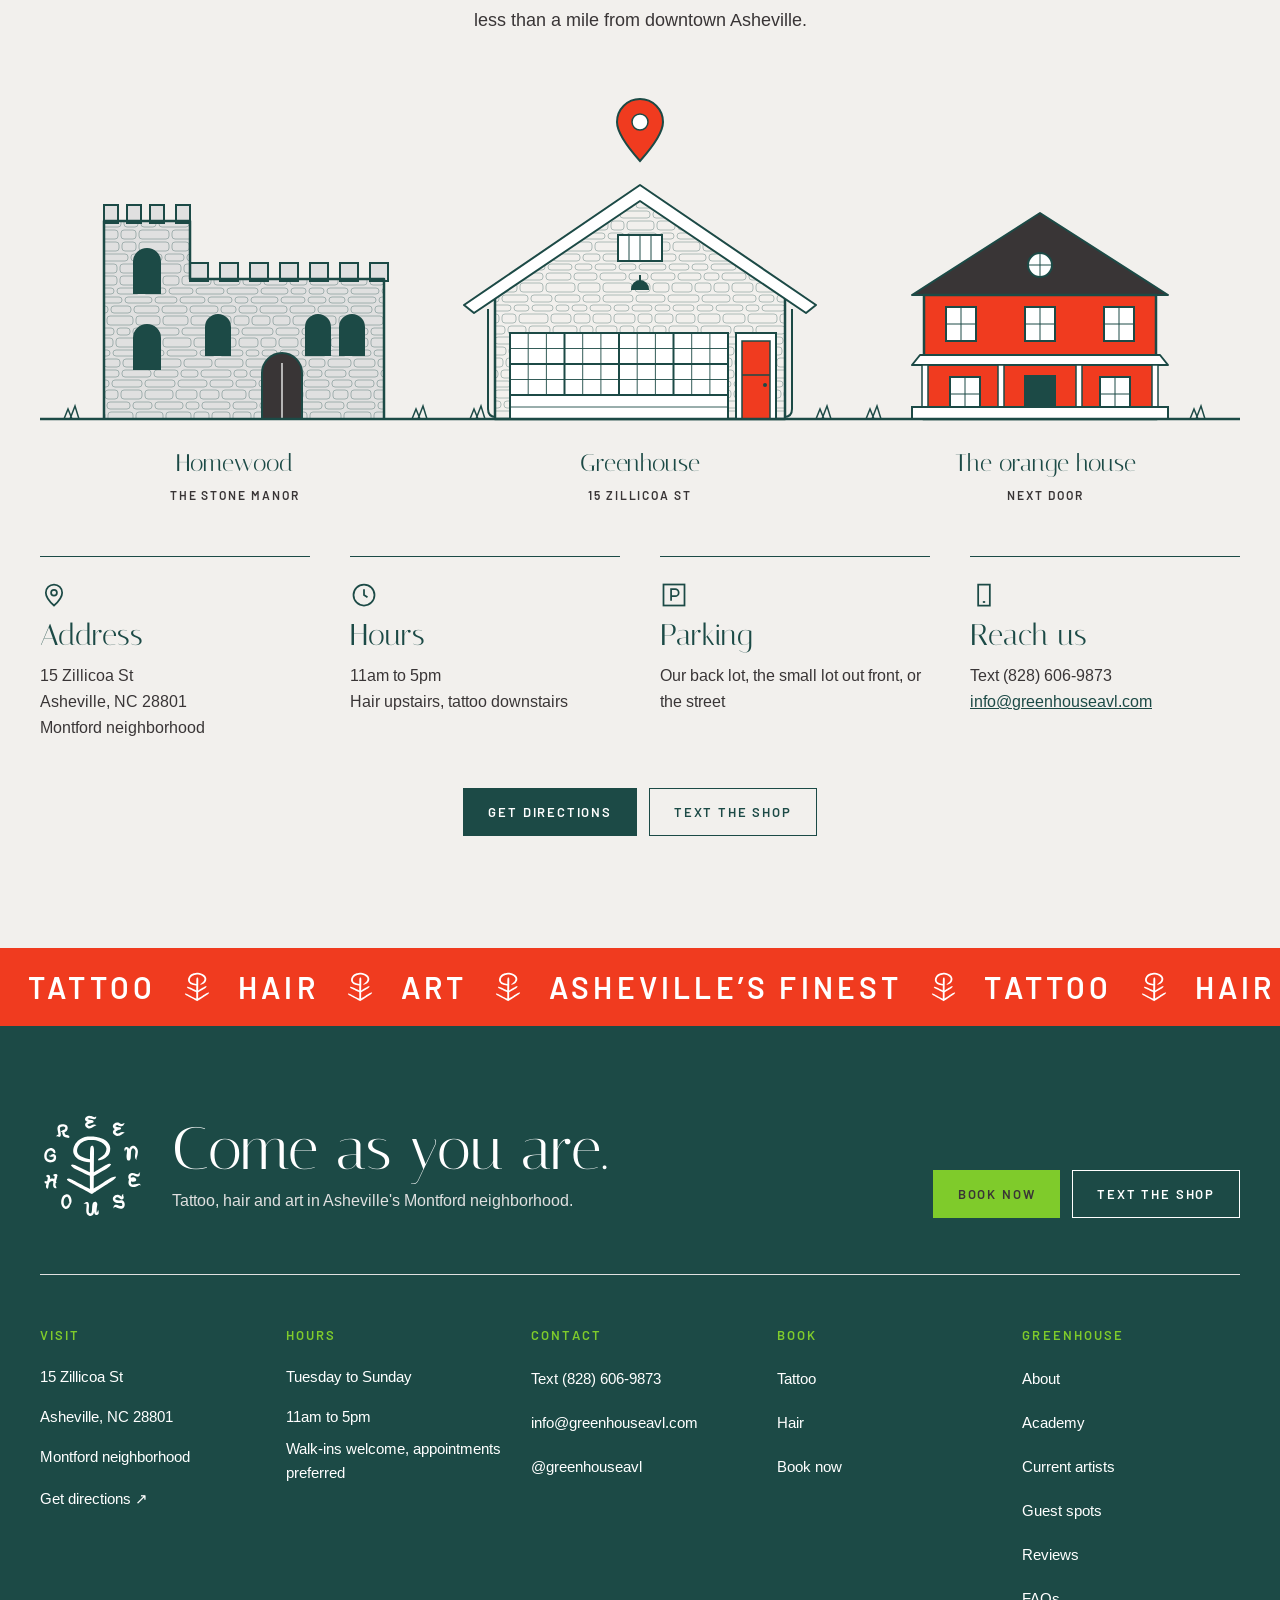
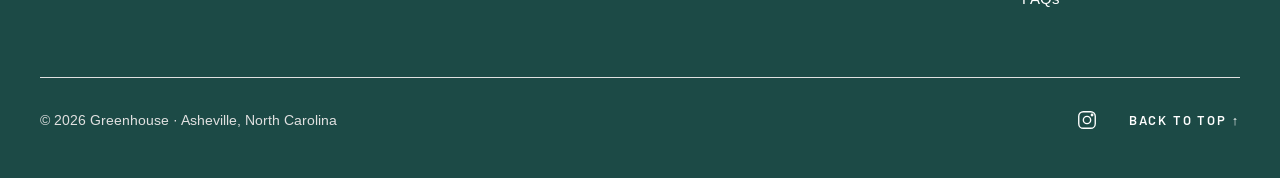
==== commit 1db48c43: "Add new studio, storefront, Chuck and family photos - Tattoo page: a strip of the storefront, the fl" ====
--- a/about.html
+++ b/about.html
@@ -3,9 +3,15 @@
 <head>
 <meta charset="utf-8">
 <meta name="viewport" content="width=device-width, initial-scale=1">
-<meta charset="utf-8">
 <title>About Greenhouse · Montford, Asheville</title>
 <meta name="description" content="Dre and Chuck Donoghue's tattoo shop, hair salon and art space at 15 Zillicoa St, next to Homewood in Montford.">
+<meta property="og:type" content="website">
+<meta property="og:title" content="About Greenhouse · Montford, Asheville">
+<meta property="og:description" content="Dre and Chuck Donoghue's tattoo shop, hair salon and art space at 15 Zillicoa St, next to Homewood in Montford.">
+<meta property="og:image" content="share.jpg">
+<meta name="twitter:card" content="summary_large_image">
+<meta name="theme-color" content="#F2F0ED">
+<!-- Once the domain is set: make og:image a full URL and add <link rel="canonical" href="https://DOMAIN/about.html"> -->
 <link rel="icon" href="images/greenhouse-mark-vermilion.svg" type="image/svg+xml">
 <link rel="preconnect" href="https://fonts.googleapis.com">
 <link rel="preconnect" href="https://fonts.gstatic.com" crossorigin>
@@ -15,10 +21,11 @@
 <script src="js/booking.js" defer></script>
 </head>
 <body id="top">
+<a class="gh-skip" href="#main">Skip to content</a>
 <div style="background: #F2F0ED; color: #1C4A46; font-family: Arimo, Arial, sans-serif; font-size: 16px; line-height: 26px">
 
 <header style="position: relative; border-bottom: 1px solid #1C4A46">
-<div style="max-width: 1440px; margin: 0 auto; padding: 0 40px; height: 84px; display: grid; grid-template-columns: 1fr auto 1fr; align-items: center; gap: 16px">
+<div style="max-width: 1280px; margin: 0 auto; padding: 0 40px; height: 84px; display: grid; grid-template-columns: 1fr auto 1fr; align-items: center; gap: 16px">
 <div style="justify-self: start; display: flex; align-items: center">
 <nav aria-label="Services" class="gh-nav" style="display: flex; align-items: center; gap: 28px"><a href="tattoo.html" style="display: inline-flex; align-items: center; min-height: 44px; font-family: Barlow, Arial, sans-serif; font-weight: 600; letter-spacing: 0.14em; text-transform: uppercase; font-size: 13px; text-decoration: none">Tattoo</a><a href="hair.html" style="display: inline-flex; align-items: center; min-height: 44px; font-family: Barlow, Arial, sans-serif; font-weight: 600; letter-spacing: 0.14em; text-transform: uppercase; font-size: 13px; text-decoration: none">Hair</a><a href="academy.html" style="display: inline-flex; align-items: center; min-height: 44px; font-family: Barlow, Arial, sans-serif; font-weight: 600; letter-spacing: 0.14em; text-transform: uppercase; font-size: 13px; text-decoration: none">Academy</a></nav>
 <details class="gh-menu" style="display: none; position: static"><summary style="display: flex; align-items: center; min-height: 44px; padding-right: 8px; cursor: pointer; color: #1C4A46; font-family: Barlow, Arial, sans-serif; font-weight: 600; letter-spacing: 0.14em; text-transform: uppercase; font-size: 13px; cursor: pointer">Menu</summary><nav aria-label="Menu" class="gh-menu-panel" style="display: none; flex-direction: column; position: absolute; left: 0; right: 0; top: 84px; z-index: 20; background: #F2F0ED; border-bottom: 1px solid #1C4A46"><a href="tattoo.html" style="display: flex; align-items: center; min-height: 52px; padding: 0 40px; border-top: 1px solid #1C4A46; font-family: Barlow, Arial, sans-serif; font-weight: 600; font-size: 13px; letter-spacing: 0.16em; text-transform: uppercase; text-decoration: none">Tattoo</a><a href="hair.html" style="display: flex; align-items: center; min-height: 52px; padding: 0 40px; border-top: 1px solid #1C4A46; font-family: Barlow, Arial, sans-serif; font-weight: 600; font-size: 13px; letter-spacing: 0.16em; text-transform: uppercase; text-decoration: none">Hair</a><a href="academy.html" style="display: flex; align-items: center; min-height: 52px; padding: 0 40px; border-top: 1px solid #1C4A46; font-family: Barlow, Arial, sans-serif; font-weight: 600; font-size: 13px; letter-spacing: 0.16em; text-transform: uppercase; text-decoration: none">Academy</a><a href="art.html" style="display: flex; align-items: center; min-height: 52px; padding: 0 40px; border-top: 1px solid #1C4A46; font-family: Barlow, Arial, sans-serif; font-weight: 600; font-size: 13px; letter-spacing: 0.16em; text-transform: uppercase; text-decoration: none">Art</a><a href="about.html" style="display: flex; align-items: center; min-height: 52px; padding: 0 40px; border-top: 1px solid #1C4A46; font-family: Barlow, Arial, sans-serif; font-weight: 600; font-size: 13px; letter-spacing: 0.16em; text-transform: uppercase; text-decoration: none">About</a><a href="reviews.html" style="display: flex; align-items: center; min-height: 52px; padding: 0 40px; border-top: 1px solid #1C4A46; font-family: Barlow, Arial, sans-serif; font-weight: 600; font-size: 13px; letter-spacing: 0.16em; text-transform: uppercase; text-decoration: none">Reviews</a><a href="faqs.html" style="display: flex; align-items: center; min-height: 52px; padding: 0 40px; border-top: 1px solid #1C4A46; font-family: Barlow, Arial, sans-serif; font-weight: 600; font-size: 13px; letter-spacing: 0.16em; text-transform: uppercase; text-decoration: none">FAQs</a></nav></details>
@@ -31,6 +38,7 @@
 </div>
 </header>
 
+<main id="main">
 <section aria-labelledby="about-heading">
 <div style="max-width: 1100px; margin: 0 auto; padding: 48px 40px 40px; display: flex; justify-content: center">
 <div style="position: relative; width: min(100%, 900px); aspect-ratio: 1 / 0.92; overflow: hidden">
@@ -96,7 +104,7 @@
 <div style="display: grid; grid-template-columns: repeat(auto-fit, minmax(min(100%, 440px), 1fr)); gap: 56px; align-items: end">
 <h2 id="story-heading" style="margin: 0; font-family: Italiana, Georgia, serif; font-weight: 400; font-size: clamp(44px, 5vw, 76px); line-height: 1.02">“A forward-thinking, open and inclusive space where creativity and community thrive.”</h2>
 <figure style="margin: 0; display: flex; flex-direction: column; gap: 10px">
-<img src="images/donoghue-family.jpg" alt="Dre, Chuck and Charlie Donoghue sitting on river rocks" style="width: 100%; aspect-ratio: 4 / 3; height: auto; object-fit: cover; display: block">
+<img src="images/donoghue-family-02.jpg" alt="Dre, Chuck and Charlie Donoghue at an outdoor table" style="width: 100%; aspect-ratio: 4 / 3; height: auto; object-fit: cover; display: block">
 <figcaption style="font-style: italic; font-size: 14px; line-height: 22px; color: #393536">Dre, Chuck and their son Charlie.</figcaption>
 </figure>
 </div>
@@ -153,6 +161,8 @@
 <section aria-label="Tattoo, hair, art. Asheville’s finest." class="gh-ticker" style="background: #F03B1F; color: #FFFFFF; overflow: hidden">
 <div class="gh-ticker-track" aria-hidden="true" style="display: flex; align-items: center; width: max-content; padding: 24px 0; white-space: nowrap"><span style="padding: 0 28px; font-family: Barlow, Arial, sans-serif; font-weight: 600; font-size: 30px; line-height: 1; letter-spacing: 0.14em; text-transform: uppercase">Tattoo</span><img src="images/greenhouse-mark-white.svg" alt="" style="height: 30px; width: auto; display: block; flex: 0 0 auto"><span style="padding: 0 28px; font-family: Barlow, Arial, sans-serif; font-weight: 600; font-size: 30px; line-height: 1; letter-spacing: 0.14em; text-transform: uppercase">Hair</span><img src="images/greenhouse-mark-white.svg" alt="" style="height: 30px; width: auto; display: block; flex: 0 0 auto"><span style="padding: 0 28px; font-family: Barlow, Arial, sans-serif; font-weight: 600; font-size: 30px; line-height: 1; letter-spacing: 0.14em; text-transform: uppercase">Art</span><img src="images/greenhouse-mark-white.svg" alt="" style="height: 30px; width: auto; display: block; flex: 0 0 auto"><span style="padding: 0 28px; font-family: Barlow, Arial, sans-serif; font-weight: 600; font-size: 30px; line-height: 1; letter-spacing: 0.14em; text-transform: uppercase">Asheville’s finest</span><img src="images/greenhouse-mark-white.svg" alt="" style="height: 30px; width: auto; display: block; flex: 0 0 auto"><span style="padding: 0 28px; font-family: Barlow, Arial, sans-serif; font-weight: 600; font-size: 30px; line-height: 1; letter-spacing: 0.14em; text-transform: uppercase">Tattoo</span><img src="images/greenhouse-mark-white.svg" alt="" style="height: 30px; width: auto; display: block; flex: 0 0 auto"><span style="padding: 0 28px; font-family: Barlow, Arial, sans-serif; font-weight: 600; font-size: 30px; line-height: 1; letter-spacing: 0.14em; text-transform: uppercase">Hair</span><img src="images/greenhouse-mark-white.svg" alt="" style="height: 30px; width: auto; display: block; flex: 0 0 auto"><span style="padding: 0 28px; font-family: Barlow, Arial, sans-serif; font-weight: 600; font-size: 30px; line-height: 1; letter-spacing: 0.14em; text-transform: uppercase">Art</span><img src="images/greenhouse-mark-white.svg" alt="" style="height: 30px; width: auto; display: block; flex: 0 0 auto"><span style="padding: 0 28px; font-family: Barlow, Arial, sans-serif; font-weight: 600; font-size: 30px; line-height: 1; letter-spacing: 0.14em; text-transform: uppercase">Asheville’s finest</span><img src="images/greenhouse-mark-white.svg" alt="" style="height: 30px; width: auto; display: block; flex: 0 0 auto"><span style="padding: 0 28px; font-family: Barlow, Arial, sans-serif; font-weight: 600; font-size: 30px; line-height: 1; letter-spacing: 0.14em; text-transform: uppercase">Tattoo</span><img src="images/greenhouse-mark-white.svg" alt="" style="height: 30px; width: auto; display: block; flex: 0 0 auto"><span style="padding: 0 28px; font-family: Barlow, Arial, sans-serif; font-weight: 600; font-size: 30px; line-height: 1; letter-spacing: 0.14em; text-transform: uppercase">Hair</span><img src="images/greenhouse-mark-white.svg" alt="" style="height: 30px; width: auto; display: block; flex: 0 0 auto"><span style="padding: 0 28px; font-family: Barlow, Arial, sans-serif; font-weight: 600; font-size: 30px; line-height: 1; letter-spacing: 0.14em; text-transform: uppercase">Art</span><img src="images/greenhouse-mark-white.svg" alt="" style="height: 30px; width: auto; display: block; flex: 0 0 auto"><span style="padding: 0 28px; font-family: Barlow, Arial, sans-serif; font-weight: 600; font-size: 30px; line-height: 1; letter-spacing: 0.14em; text-transform: uppercase">Asheville’s finest</span><img src="images/greenhouse-mark-white.svg" alt="" style="height: 30px; width: auto; display: block; flex: 0 0 auto"><span style="padding: 0 28px; font-family: Barlow, Arial, sans-serif; font-weight: 600; font-size: 30px; line-height: 1; letter-spacing: 0.14em; text-transform: uppercase">Tattoo</span><img src="images/greenhouse-mark-white.svg" alt="" style="height: 30px; width: auto; display: block; flex: 0 0 auto"><span style="padding: 0 28px; font-family: Barlow, Arial, sans-serif; font-weight: 600; font-size: 30px; line-height: 1; letter-spacing: 0.14em; text-transform: uppercase">Hair</span><img src="images/greenhouse-mark-white.svg" alt="" style="height: 30px; width: auto; display: block; flex: 0 0 auto"><span style="padding: 0 28px; font-family: Barlow, Arial, sans-serif; font-weight: 600; font-size: 30px; line-height: 1; letter-spacing: 0.14em; text-transform: uppercase">Art</span><img src="images/greenhouse-mark-white.svg" alt="" style="height: 30px; width: auto; display: block; flex: 0 0 auto"><span style="padding: 0 28px; font-family: Barlow, Arial, sans-serif; font-weight: 600; font-size: 30px; line-height: 1; letter-spacing: 0.14em; text-transform: uppercase">Asheville’s finest</span><img src="images/greenhouse-mark-white.svg" alt="" style="height: 30px; width: auto; display: block; flex: 0 0 auto"></div>
 </section>
+
+</main>
 
 <footer style="background: #1C4A46; color: #FFFFFF">
 <div style="max-width: 1280px; margin: 0 auto; padding: 88px 40px 36px; display: flex; flex-direction: column; gap: 56px">
--- a/css/site.css
+++ b/css/site.css
@@ -1,8 +1,19 @@
 /* Shared styles for every Greenhouse page. Most layout is still inline from the design comps. */
 *{box-sizing:border-box}
 body{margin:0}
-html{scroll-behavior:smooth}
-@media (prefers-reduced-motion: reduce){html{scroll-behavior:auto}}
+/* No smooth scrolling: Tab jumps straight to the focused control, so its ring is on screen at once. */
+html{scroll-behavior:auto}
+
+/* Skip link: hidden until the first Tab, then shown over the header */
+.gh-skip{position:absolute;left:16px;top:-200px;z-index:100;display:inline-flex;align-items:center;min-height:48px;padding:0 20px;background:#1C4A46;color:#FFFFFF;font-family:Barlow,Arial,sans-serif;font-weight:600;font-size:13px;letter-spacing:.14em;text-transform:uppercase;text-decoration:none}
+.gh-skip:focus{top:18px;color:#FFFFFF}
+
+/* Phone heading scale: each level sits below the one above (h1 stays at its own size, 40px and up) */
+@media (max-width: 640px){
+  main h2{font-size:32px !important;line-height:1.1 !important}
+  main h3{font-size:24px !important;line-height:1.15 !important}
+  main blockquote{font-size:24px !important;line-height:1.3 !important}
+}
 @media (max-width: 900px){.gh-nav{display:none !important}.gh-menu{display:block !important}.gh-mbar{display:flex !important}}
 a{color:#1C4A46}a:hover{color:#393536}
 @keyframes gh-ticker{from{transform:translateX(0)}to{transform:translateX(-50%)}}
@@ -15,6 +26,10 @@
 ::selection{background:#7FCB2B;color:#393536}
 a:focus-visible,button:focus-visible,summary:focus-visible,input:focus-visible,textarea:focus-visible,select:focus-visible{outline:2px solid #F03B1F;outline-offset:3px}
 .gh-dark a:focus-visible,.gh-dark summary:focus-visible,footer a:focus-visible{outline-color:#7FCB2B}
+/* The ring by ground, so it always shows (3:1 or more): lime on forest and charcoal, forest on blush, vermilion again on a light card inside a dark block */
+:is([style*="background: #1C4A46"],[style*="background: #393536"]) :is(a,button,summary,input,textarea,select):focus-visible{outline-color:#7FCB2B}
+[style*="background: #ECCCC4"] :is(a,button,summary,input,textarea,select):focus-visible{outline-color:#1C4A46}
+:is([style*="background: #1C4A46"],[style*="background: #393536"]) :is([style*="background: #FFFFFF"],[style*="background: #F2F0ED"],[style*="background: #E0E0E0"]) :is(a,button,summary,input,textarea,select):focus-visible{outline-color:#F03B1F}
 img{max-width:100%}
 
 /* Phone menu and sticky bottom bar (every page) */
@@ -26,7 +41,7 @@
 @media (max-width: 640px){
   .gh-artists{grid-template-columns:repeat(2,minmax(0,1fr)) !important;gap:40px 14px !important}
   .gh-artists h3{font-size:22px !important}
-  .gh-artists a[data-book],.gh-artists a[target]{white-space:normal !important;text-align:center;padding:8px 10px !important;line-height:1.3;width:100%;letter-spacing:.1em !important}
+  .gh-artists a[data-book],.gh-artists a[target]{white-space:normal !important;text-align:center;padding:8px 10px !important;line-height:1.3;width:100%;letter-spacing:.1em !important;min-height:54px !important}
 }
 
 /* Button states. Buttons keep their inline look; these add hover, press and disabled feedback. */
@@ -47,8 +62,42 @@
 input[aria-invalid="true"],textarea[aria-invalid="true"]{border-color:#F03B1F !important}
 .gh-form-status{grid-column:1 / -1;flex-basis:100%;margin:0;padding:12px 16px;background:#E0E0E0;color:#393536;font-size:15px;line-height:24px}
 .gh-form-status.is-error{background:#ECCCC4}
+.gh-form-status:empty{position:absolute;width:1px;height:1px;padding:0;overflow:hidden;clip:rect(0 0 0 0);white-space:nowrap}
 .gh-form-status a{color:#1C4A46}
+
+/* Price rows (name, dotted leader, price): on a narrow phone the price drops to its own line, right-aligned, instead of running off the screen */
+.gh-price-row{flex-wrap:wrap}
+.gh-price-row > span:last-child{margin-left:auto}
+
+/* Homepage artist cards: every booking button one height on phones, whether its label takes one line or two */
+@media (max-width: 640px){.gh-cards a.gh-btn{min-height:54px !important}}
 
 /* Card text links get a full-size tap area on phones */
 @media (max-width: 640px){.gh-artists a:not(.gh-btn){display:inline-flex;align-items:center;min-height:44px}}
 @media (max-width: 900px){a[href*="instagram.com"]:not(.gh-btn){display:inline-flex;align-items:center;min-height:44px}}
+
+/* Visit section (homepage): the address set large on blush, details in ruled rows beside it */
+.gh-visit{background:#ECCCC4;color:#1C4A46}
+.gh-visit :focus-visible{outline-color:#1C4A46}
+.gh-visit__in{max-width:1280px;margin:0 auto;padding:96px 40px;display:grid;grid-template-columns:minmax(0,1.1fr) minmax(0,1fr);gap:48px 96px;align-items:start}
+.gh-visit__label{margin:0;font-family:Barlow,Arial,sans-serif;font-weight:600;font-size:13px;letter-spacing:.16em;text-transform:uppercase}
+.gh-visit__addr{margin:18px 0 0;font-family:Italiana,Georgia,serif;font-weight:400;font-size:clamp(44px,5vw,64px);line-height:1}
+.gh-visit__area{margin:14px 0 0;font-family:Italiana,Georgia,serif;font-size:28px;line-height:1.2}
+.gh-visit__btns{display:flex;flex-wrap:wrap;gap:12px;margin-top:36px}
+.gh-visit__list{margin:0;border-bottom:1px solid #1C4A46}
+.gh-visit__row{display:grid;grid-template-columns:140px minmax(0,1fr);gap:16px;padding:9px 0;border-top:1px solid #1C4A46}
+.gh-visit__row dt,.gh-visit__row dd{display:flex;align-items:center;min-height:44px}
+.gh-visit__row dt{font-family:Barlow,Arial,sans-serif;font-weight:600;font-size:13px;letter-spacing:.14em;text-transform:uppercase}
+.gh-visit__row dd{margin:0;font-size:17px;line-height:26px;color:#393536}
+.gh-visit__row dd a{display:inline-flex;align-items:center;min-height:44px;color:#1C4A46;text-decoration-thickness:1px;text-underline-offset:4px}
+.gh-visit__row dd a:hover{color:#393536}
+@media (max-width: 900px){
+  .gh-visit__in{grid-template-columns:1fr;padding:72px 40px}
+  .gh-visit__btns .gh-btn--outline{display:none !important} /* the phone bar already has Text the shop */
+}
+@media (max-width: 640px){
+  .gh-visit__area{font-size:24px}
+  .gh-visit__btns .gh-btn{flex:1 1 auto}
+  .gh-visit__row{grid-template-columns:1fr;gap:0;padding:12px 0}
+  .gh-visit__row dt{min-height:0}
+}
